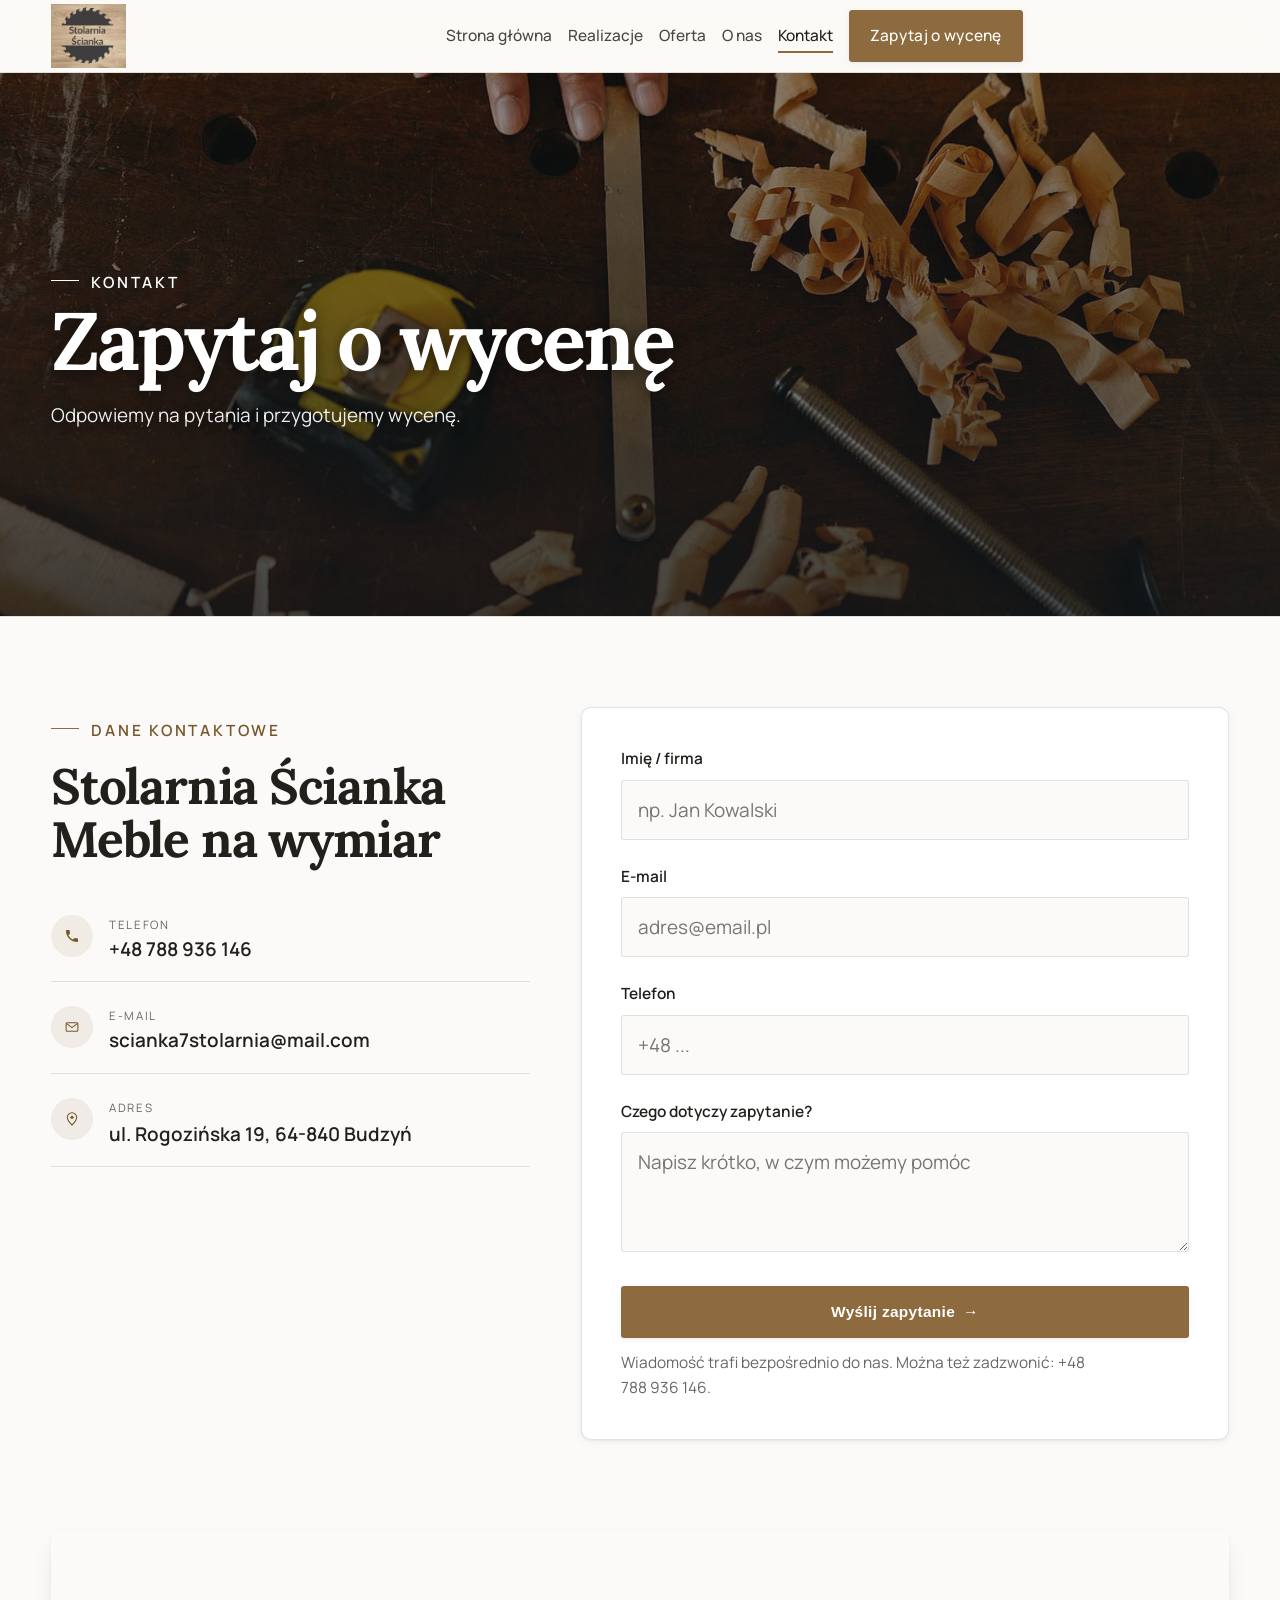
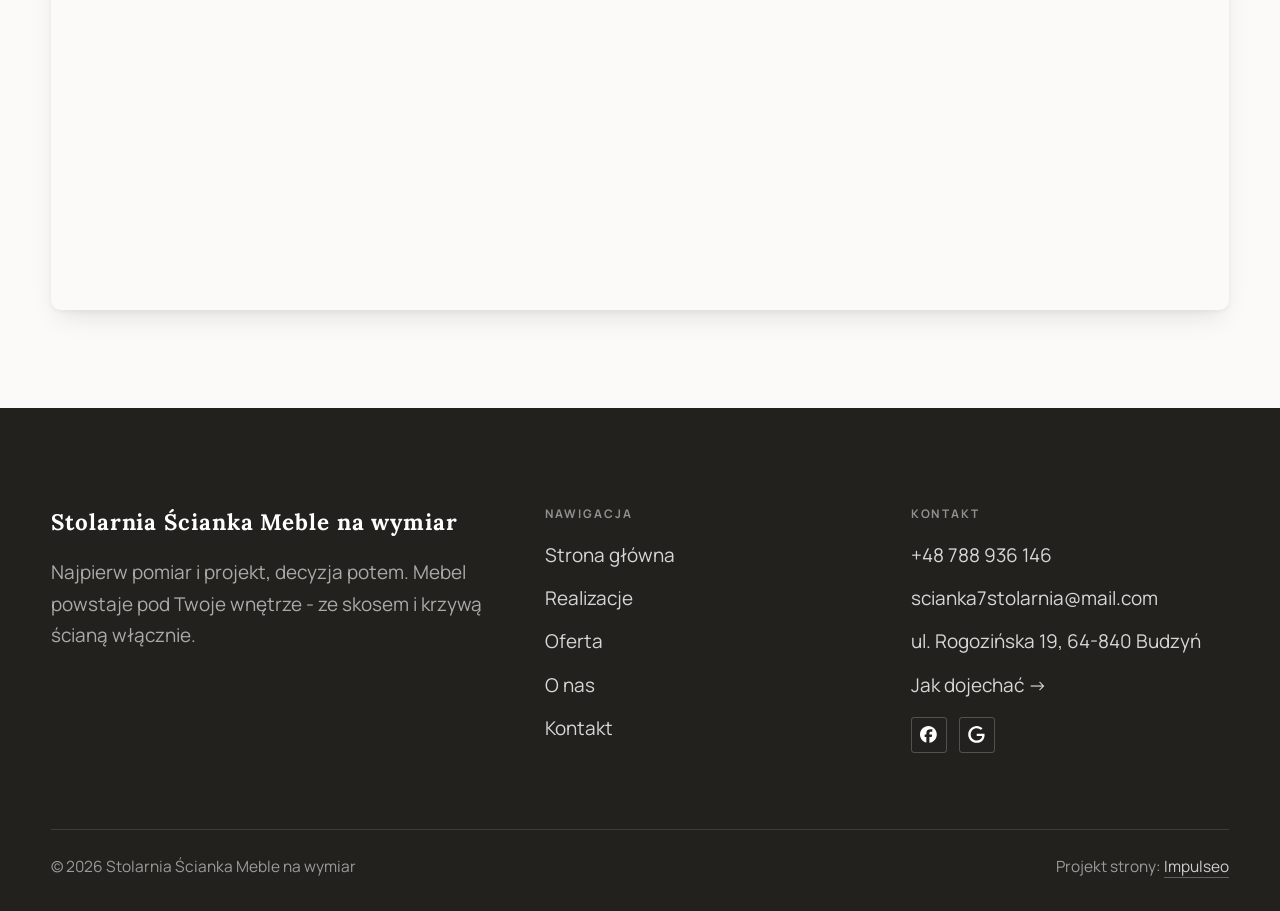
==== kontakt.html @ 3fcc88b3 "Strona demo: stolarnia-scianka-meble-na-wymiar" ====
<!DOCTYPE html>
<html lang="pl">
<head>
<meta charset="UTF-8">
<meta name="viewport" content="width=device-width, initial-scale=1.0">
<title>Kontakt - Stolarnia Ścianka Meble na wymiar</title>
<meta name="description" content="Kontakt Stolarnia Ścianka Meble na wymiar - ul. Rogozińska 19, 64-840 Budzyń">
<link rel="canonical" href="https://kris20032.github.io/stolarnia-scianka-meble-na-wymiar/kontakt.html">
<meta name="robots" content="noindex, nofollow">
<meta property="og:type" content="website">
<meta property="og:locale" content="pl_PL">
<meta property="og:site_name" content="Stolarnia Ścianka Meble na wymiar">
<meta property="og:title" content="Kontakt - Stolarnia Ścianka Meble na wymiar">
<meta property="og:description" content="Kontakt Stolarnia Ścianka Meble na wymiar - ul. Rogozińska 19, 64-840 Budzyń">
<meta property="og:url" content="https://kris20032.github.io/stolarnia-scianka-meble-na-wymiar/kontakt.html">
<meta property="og:image" content="https://kris20032.github.io/stolarnia-scianka-meble-na-wymiar/img/og.jpg">
<meta property="og:image:width" content="1200">
<meta property="og:image:height" content="630">
<meta name="twitter:card" content="summary_large_image">
<link rel="preconnect" href="https://fonts.googleapis.com">
<link rel="preconnect" href="https://fonts.gstatic.com" crossorigin>
<link href="https://fonts.googleapis.com/css2?family=Lora:wght@500;600;700&family=Manrope:wght@400;500;600&display=swap" rel="stylesheet">
<link rel="stylesheet" href="assets/styles.css?v=5f61a1cb">
</head>
<body>

<header class="nav">
  <div class="wrap nav-inner">
    <a class="brand brand-has-logo" href="index.html"><img class="brand-logo" src="img/logo.jpg" alt="Stolarnia Ścianka Meble na wymiar" width="720" height="617" decoding="async"></a>
    <nav class="nav-links">
      <a href="index.html">Strona główna</a>
      <a href="realizacje.html">Realizacje</a>
      <a href="oferta.html">Oferta</a>
      <a href="o-nas.html">O nas</a>
      <a href="kontakt.html" class="active" aria-current="page">Kontakt</a>
      <a href="kontakt.html" class="btn btn-accent">Zapytaj o wycenę</a>
    </nav>
    <button class="nav-toggle" aria-label="Menu"><span></span><span></span><span></span></button>
  </div>
</header>

<main>
<section class="pagehead">
  <img src="img/g4.jpg" alt="Stolarnia Ścianka Meble na wymiar - Zapytaj o wycenę" width="1600" height="1066" decoding="async">
  <div class="wrap">
    <span class="eyebrow">Kontakt</span>
    <h1>Zapytaj o wycenę</h1>
    <p>Odpowiemy na pytania i przygotujemy wycenę.</p>
  </div>
</section>
<section>
  <div class="wrap contact-grid">
    <div class="reveal">
      <span class="eyebrow">Dane kontaktowe</span>
      <h2 style="margin:var(--space-4) 0 var(--space-6)">Stolarnia Ścianka Meble na wymiar</h2>
      <div class="info-list">
        <div class="info-row"><div class="ic"><svg class="ico-tel" width="16" height="16" viewBox="0 0 24 24" fill="none" aria-hidden="true"><path d="M6.6 10.8a15.5 15.5 0 0 0 6.6 6.6l2.2-2.2a1 1 0 0 1 1-.24 11.4 11.4 0 0 0 3.6.58 1 1 0 0 1 1 1V20a1 1 0 0 1-1 1A17 17 0 0 1 3 4a1 1 0 0 1 1-1h3.5a1 1 0 0 1 1 1c0 1.25.2 2.46.58 3.6a1 1 0 0 1-.25 1l-2.23 2.2Z" fill="currentColor"/></svg></div><div><div class="lbl">Telefon</div><a class="val" href="tel:+48788936146">+48 788 936 146</a></div></div>
        <div class="info-row"><div class="ic"><svg class="ico-mail" width="16" height="16" viewBox="0 0 24 24" fill="none" aria-hidden="true"><rect x="3.2" y="5.5" width="17.6" height="13" rx="1.6" stroke="currentColor" stroke-width="1.6"/><path d="M4 7l8 6 8-6" stroke="currentColor" stroke-width="1.6" stroke-linecap="round" stroke-linejoin="round"/></svg></div><div><div class="lbl">E-mail</div><a class="val" href="mailto:scianka7stolarnia@mail.com">scianka7stolarnia@mail.com</a></div></div>
        <div class="info-row"><div class="ic"><svg class="ico-pin" width="16" height="16" viewBox="0 0 24 24" fill="none" aria-hidden="true"><path d="M12 21s7-6.1 7-11.5A7 7 0 0 0 5 9.5C5 14.9 12 21 12 21Z" stroke="currentColor" stroke-width="1.6" fill="none"/><circle cx="12" cy="9.5" r="2.4" fill="currentColor"/></svg></div><div><div class="lbl">Adres</div><div class="val">ul. Rogozińska 19, 64-840 Budzyń</div></div></div>
      </div>
    </div>
    <div class="reveal">
      <form class="form" action="https://formsubmit.co/scianka7stolarnia@mail.com" method="POST">
        <input type="hidden" name="_subject" value="Zapytanie ze strony Stolarnia Ścianka Meble na wymiar">
        <input type="hidden" name="_captcha" value="false">
        <input type="hidden" name="_template" value="table">
        <div class="fld"><label for="name">Imię / firma</label><input id="name" name="name" type="text" placeholder="np. Jan Kowalski" required></div>
        <div class="fld"><label for="email">E-mail</label><input id="email" name="email" type="email" placeholder="adres@email.pl" required></div>
        <div class="fld"><label for="phone">Telefon</label><input id="phone" name="phone" type="tel" placeholder="+48 ..."></div>
        <div class="fld"><label for="msg">Czego dotyczy zapytanie?</label><textarea id="msg" name="message" placeholder="Napisz krótko, w czym możemy pomóc" required></textarea></div>
        <button type="submit" class="btn btn-accent" style="width:100%;justify-content:center">Wyślij zapytanie <span class="arr">→</span></button>
        <p class="note">Wiadomość trafi bezpośrednio do nas. Można też zadzwonić: +48 788 936 146.</p>
      </form>
    </div>
  </div>
</section>
<section style="padding-top:0">
  <div class="wrap reveal">
    <iframe class="map" title="Stolarnia Ścianka Meble na wymiar - Budzyń" src="https://maps.google.com/maps?q=52.8878018%2C16.9869668&z=15&output=embed" loading="lazy" referrerpolicy="no-referrer-when-downgrade"></iframe>
  </div>
</section>
</main>

<footer>
  <div class="wrap">
    <div class="foot-grid">
      <div class="foot-brand">
        <div class="name">Stolarnia Ścianka Meble na wymiar</div>
        <p>Najpierw pomiar i projekt, decyzja potem. Mebel powstaje pod Twoje wnętrze - ze skosem i krzywą ścianą włącznie.</p>
      </div>
      <div class="foot-col">
        <h4>Nawigacja</h4>
        <a href="index.html">Strona główna</a>
        <a href="realizacje.html">Realizacje</a>
        <a href="oferta.html">Oferta</a>
        <a href="o-nas.html">O nas</a>
        <a href="kontakt.html">Kontakt</a>
      </div>
      <div class="foot-col">
        <h4>Kontakt</h4>
        <a href="tel:+48788936146">+48 788 936 146</a>
        <a href="mailto:scianka7stolarnia@mail.com">scianka7stolarnia@mail.com</a>
        <p>ul. Rogozińska 19, 64-840 Budzyń</p>
        <a href="https://www.google.com/maps/place/Stolarnia+%C5%9Acianka+Meble+na+wymiar/@52.8878018,16.9869668,17z" target="_blank" rel="noopener">Jak dojechać →</a>
      <div class="foot-soc">
        <a class="soc" href="https://www.facebook.com/stolarniascianka/" target="_blank" rel="noopener" aria-label="Facebook - Stolarnia Ścianka Meble na wymiar"><svg viewBox="0 0 24 24" aria-hidden="true" focusable="false"><path d="M9.101 23.691v-7.98H6.627v-3.667h2.474v-1.58c0-4.085 1.848-5.978 5.858-5.978.401 0 .955.042 1.468.103a8.68 8.68 0 0 1 1.141.195v3.325a8.623 8.623 0 0 0-.653-.036 26.805 26.805 0 0 0-.733-.009c-.707 0-1.259.096-1.675.309a1.686 1.686 0 0 0-.679.622c-.258.42-.374.995-.374 1.752v1.297h3.919l-.386 2.103-.287 1.564h-3.246v8.245C19.396 23.238 24 18.179 24 12.044c0-6.627-5.373-12-12-12s-12 5.373-12 12c0 5.628 3.874 10.35 9.101 11.647Z" fill="currentColor"/></svg></a>
        <a class="soc" href="https://www.google.com/maps/place/Stolarnia+%C5%9Acianka+Meble+na+wymiar/@52.8878018,16.9869668,17z" target="_blank" rel="noopener" aria-label="Google - Stolarnia Ścianka Meble na wymiar"><svg viewBox="0 0 24 24" aria-hidden="true" focusable="false"><path d="M12.48 10.92v3.28h7.84c-.24 1.84-.853 3.187-1.787 4.133-1.147 1.147-2.933 2.4-6.053 2.4-4.827 0-8.6-3.893-8.6-8.72s3.773-8.72 8.6-8.72c2.6 0 4.507 1.027 5.907 2.347l2.307-2.307C18.747 1.44 16.133 0 12.48 0 5.867 0 .307 5.387.307 12s5.56 12 12.173 12c3.573 0 6.267-1.173 8.373-3.36 2.16-2.16 2.84-5.213 2.84-7.667 0-.76-.053-1.467-.173-2.053H12.48z" fill="currentColor"/></svg></a>
      </div>
      </div>
    </div>
    <div class="foot-bot">
      <span>© 2026 Stolarnia Ścianka Meble na wymiar</span>
      <span>Projekt strony: <a class="foot-credit" href="https://impulseo.pl" target="_blank" rel="noopener">Impulseo</a></span>
    </div>
  </div>
</footer>
<div class="sticky-reserve"><a class="sr-book" href="kontakt.html">Zapytaj o wycenę</a><a class="sr-call" href="tel:+48788936146" aria-label="Zadzwoń"><svg class="ico-tel" width="16" height="16" viewBox="0 0 24 24" fill="none" aria-hidden="true"><path d="M6.6 10.8a15.5 15.5 0 0 0 6.6 6.6l2.2-2.2a1 1 0 0 1 1-.24 11.4 11.4 0 0 0 3.6.58 1 1 0 0 1 1 1V20a1 1 0 0 1-1 1A17 17 0 0 1 3 4a1 1 0 0 1 1-1h3.5a1 1 0 0 1 1 1c0 1.25.2 2.46.58 3.6a1 1 0 0 1-.25 1l-2.23 2.2Z" fill="currentColor"/></svg></a></div>
<div class="demo-wazne" data-do="2026-11-03" data-cykl="3" hidden><svg class="dw-ico" width="13" height="13" viewBox="0 0 24 24" fill="none" aria-hidden="true"><circle cx="12" cy="12" r="8.6" stroke="currentColor" stroke-width="1.8"/><path d="M12 7.2V12l3.3 2" stroke="currentColor" stroke-width="1.8" stroke-linecap="round"/></svg><span class="dw-txt"></span></div>

<script src="assets/main.js"></script>
</body>
</html>
---- assets/styles.css ----
/* ============================================================
   STOLBASZ — premium, architektoniczny B2B fit-out
   Jasna paleta, zero brązu. System wg premium-web-craft.
   Projekt strony: Impulseo (impulseo.pl)
   ============================================================ */

:root{
  /* PALETA — jasna, architektoniczna, chłodna */
  --paper:#F3F1EC;          /* główne tło */
  --paper-2:#E6E3DB;        /* sekcje alternatywne (chłodny jasny szary) */
  --paper-3:#E6E3DB;        /* delikatne wypełnienia */
  --ink:#23211E;            /* tekst główny — chłodny grafit */
  --ink-soft:#43403A;       /* nagłówki drugorzędne */
  --muted:#87837A;          /* tekst poboczny */
  --line:rgba(35,33,30,.12);/* hairline */
  --accent:#8A6B3C;         /* stonowany petrol-slate — jedyny akcent */
  --accent-d:#6E5430;
  --accent-soft:rgba(138,107,60,.10);
  --dark:#23211E;           /* sekcje ciemne (stopka/CTA) */

  /* HOVER ZDJĘĆ — JEDEN standard dla całego silnika (decyzja K. 04.08.2026, artefakt z wariantami).
     AKTUALNE (K.+Szymon 09.08.2026, wybór z artefaktu 6 wariantów): zoom 1.05 przy 1.4s -
     przy tak długim czasie mocniejszy kadr NIE skacze, tylko „oddycha". Poprzedni standard
     (1.02 / .55s z 04.08) odbierany jako dynamiczny i szybki.
     Spoczynek lekko przygaszony, ale TYLKO tam, gdzie jest mysz (@media hover:hover) —
     na telefonie zdjęcia zostają w pełnej jasności. */
  --img-zoom:1.05;                   /* K.+Szymon 09.08: wariant F z artefaktu porównawczego */
  --img-rest:brightness(.95) saturate(.99);
  --img-hot:brightness(1.06) saturate(1.05);
  --img-dur:1.4s;                    /* K.+Szymon 09.08 (wariant F): powoli = elegancko */
  --img-ease:cubic-bezier(.16,.84,.44,1);  /* miękki ogon, efekt „oddychania" */

  /* ODSTĘPY — skala 4/8 */
  --space-1:4px; --space-2:8px; --space-3:12px; --space-4:16px; --space-5:24px;
  --space-6:32px; --space-7:48px; --space-8:64px; --space-9:96px; --space-10:128px;

  /* TYPOGRAFIA — fluid clamp() (skala podbita 16.07.2026: większe, czytelniejsze litery — uwaga Adama) */
  --text-sm:clamp(.9rem,.87rem + .12vw,1rem);
  --text-base:clamp(1.08rem,1.04rem + .18vw,1.2rem);
  --text-lg:clamp(1.24rem,1.15rem + .34vw,1.44rem);
  --text-h3:clamp(1.34rem,1.22rem + .55vw,1.66rem);
  --text-h2:clamp(2.1rem,1.66rem + 2.1vw,3.1rem);
  --text-h1:clamp(2.9rem,2.1rem + 4vw,5.1rem);

  /* PROMIENIE — architektoniczne, raczej ostre */
  --r-sm:3px; --r-md:6px; --r-lg:10px;

  /* RUCH */
  --ease:cubic-bezier(.25,.46,.45,.94); --dur:.24s;

  /* CIENIE — miękkie, warstwowe */
  --sh-sm:0 1px 2px rgba(16,24,32,.04), 0 2px 8px rgba(16,24,32,.05);
  --sh-md:0 2px 6px rgba(16,24,32,.05), 0 12px 28px -8px rgba(16,24,32,.12);
  --sh-lg:0 6px 14px rgba(16,24,32,.07), 0 26px 56px -18px rgba(16,24,32,.22);

  --hairline:1px solid var(--line);

  --font-display:'Lora',serif;
  --font-body:'Manrope',sans-serif;
}

*{box-sizing:border-box;margin:0;padding:0}
html{scroll-behavior:smooth}
body{
  font-family:var(--font-body);
  font-size:var(--text-base);
  line-height:1.65;
  color:var(--ink);
  background:var(--paper);
  -webkit-font-smoothing:antialiased;
  text-rendering:optimizeLegibility;
}
img{max-width:100%;height:auto;display:block}  /* height:auto = width/height z atrybutów trzyma proporcje (TOP#12) */
a{color:inherit;text-decoration:none}

.wrap{width:min(92%,1180px);margin-inline:auto}
section{padding-block:clamp(52px,6.5vw,96px)}

h1,h2,h3{font-family:var(--font-display);font-weight:700;line-height:1.08;letter-spacing:-.02em;color:var(--ink)}
h1{font-size:var(--text-h1);letter-spacing:-.035em}
h2{font-size:var(--text-h2);letter-spacing:-.025em}
h3{font-size:var(--text-h3)}
/* MIARA — długość wiersza. WCAG 2.2 SC 1.4.8: max 80 znaków; Butterick: 45–90.
   68ch daje realnie 72–78 znaków polskiego tekstu, czyli z zapasem pod granicą.
   Wcześniej limit miał TYLKO <p> — <li>, <blockquote> i <dd> nie miały żadnego,
   i to jedyny powód, dla którego 23 bloki na dwóch oddanych stronach jadą po
   83–106 znaków w wierszu (pomiar 07.08.2026, bramka `miara`).
   ⚠️ Listy i definicje ograniczamy TYLKO bez klasy: `ul`/`ol` z klasą to u nas
   układ (siatki kafli, menu), a nie tekst ciągły — tam miarę wyznacza układ. */
/* 60ch, nie 68ch (K. 10.08): po zmianie fontów na węższe kroje (DM Sans i spółka)
   w 68ch mieściło się ~90 znaków - bramka pikselowa słusznie zgłaszała przekroczenie
   granicy 80. Pomiar na żywej przeglądarce: 60ch = 90 znaków, 53ch = ~78 znaków, czyli normę WCAG 1.4.8. */
:root{ --miara:53ch }
p{max-width:min(100%,var(--miara))}
blockquote,
ul:not([class])>li, ol:not([class])>li,
dl:not([class])>dd{max-width:min(100%,var(--miara))}

/* ⚠️ Świadomie BEZ wyjątku `.tile p,.card p,.svc p{max-width:none}`, choć nasuwa się sam:
   te akapity BYŁY już ograniczone (stare `p{max-width:65ch}`), więc „wyjątek" nie odblokowałby
   niczego nowego — tylko ROZLUŹNIŁ stan sprzed zmiany na wszystkich demach naraz.
   `figcaption` żadna z reguł wyżej nie dotyczy, więc też nie potrzebuje zwolnienia. */

/* ŁAMANIE. `balance` wyrównuje długości wierszy w nagłówku, `pretty` pilnuje ostatniego
   wiersza akapitu, żeby nie został w nim jeden wyraz. Obsługiwane od Chrome 117 /
   Safari 17.5; starsze przeglądarki po prostu ignorują tę własność.
   `text-wrap:pretty` nie występowało dotąd ANI RAZ w silniku ani w repo klientów. */
h1,h2,h3,.lead,.lede{text-wrap:balance}
p,li,blockquote,dd{text-wrap:pretty}

.eyebrow{
  font-family:var(--font-body);
  font-size:var(--text-sm);
  font-weight:600;
  letter-spacing:.18em;
  text-transform:uppercase;
  color:var(--accent);
  display:inline-flex;align-items:center;gap:var(--space-3);
}
/* flex:none + margin-top = kreska trzyma się PIERWSZEJ linii. Wcześniej align-items:center
   centrowało ją względem całego bloku i przy zawinięciu (długi kicker typu
   „…WNĘTRZ · LESZNO · OD 2019") druga linia lądowała z brzydkim wcięciem. */
.eyebrow{align-items:flex-start}
.eyebrow>*,.eyebrow{text-wrap:balance}   /* dlugi kicker lamal sie na sierote typu samo „2019" w drugiej linii */
.eyebrow::before{content:"";width:28px;height:1px;background:var(--accent);display:inline-block;flex:none;margin-top:.62em}

.muted{color:var(--muted)}
.lead{font-size:var(--text-lg);line-height:1.55;color:var(--ink-soft);max-width:50ch}

/* ---------- BUTTONS ---------- */
.btn{
  display:inline-flex;align-items:center;gap:var(--space-2);
  font-weight:600;font-size:var(--text-sm);letter-spacing:.02em;
  padding:var(--space-4) var(--space-6);
  border-radius:var(--r-sm);
  transition:transform var(--dur) var(--ease),box-shadow var(--dur) var(--ease),background var(--dur) var(--ease);
  cursor:pointer;border:1px solid transparent;
}
.btn-accent{background:var(--accent);color:#fff;box-shadow:var(--sh-sm)}
.btn-accent:hover{background:var(--accent-d);transform:translateY(-2px);box-shadow:var(--sh-md)}
.btn-accent:active{transform:translateY(0);box-shadow:var(--sh-sm)}
.btn-ghost{background:transparent;color:var(--ink);border-color:var(--line)}
.btn-ghost:hover{border-color:var(--accent);color:var(--accent);transform:translateY(-2px)}
.btn-light{background:#fff;color:var(--ink);box-shadow:var(--sh-sm)}
.btn-light:hover{transform:translateY(-2px);box-shadow:var(--sh-md)}
.btn .arr{transition:transform var(--dur) var(--ease)}
.btn:hover .arr{transform:translateX(4px)}

/* ---------- NAV ---------- */
.nav{
  position:sticky;top:0;z-index:50;
  background:color-mix(in srgb,var(--paper) 88%,transparent);
  backdrop-filter:saturate(140%) blur(10px);
  border-bottom:var(--hairline);
}
.nav-inner{display:flex;align-items:center;justify-content:space-between;gap:var(--space-5);height:72px}
/* ANTY-NACHODZENIE (K. 05.08.2026): długa nazwa firmy + przycisk z pełnym numerem nie mieściły się w pasku
   i flex ściskał linki PONIŻEJ ich treści - "Kontakt" wchodził na ramkę "Zadzwoń +48 ...". Teraz ustępuje
   nazwa marki (skrót wielokropkiem), a menu i przycisk nigdy się nie kurczą ani nie zachodzą na siebie. */
.brand{display:flex;flex-direction:column;line-height:1;min-width:0;flex:0 1 auto}
.brand .name{font-family:var(--font-display);font-weight:800;font-size:1.35rem;letter-spacing:.04em;white-space:nowrap;overflow:hidden;text-overflow:ellipsis}
.brand .sub{font-size:.62rem;letter-spacing:.34em;text-transform:uppercase;color:var(--muted);margin-top:5px;white-space:nowrap;overflow:hidden;text-overflow:ellipsis}
.nav-links{display:flex;align-items:center;gap:var(--space-6);flex:0 0 auto}
.nav-links a{font-size:var(--text-sm);font-weight:500;color:var(--ink-soft);position:relative;padding-block:4px;white-space:nowrap;transition:color var(--dur) var(--ease)}
.nav-links a::after{content:"";position:absolute;left:0;bottom:0;width:0;height:1.5px;background:var(--accent);transition:width var(--dur) var(--ease)}
.nav-links a:hover,.nav-links a.active{color:var(--ink)}
.nav-links a:hover::after,.nav-links a.active::after{width:100%}
.nav-links .btn{padding:var(--space-2) var(--space-5)}
/* przyciski w nav: właściwy kolor (przebij .nav-links a) + bez podkreślenia */
.nav-links a.btn-accent{color:#fff}
.nav-links a.btn-ghost,.nav-links a.btn-light{color:var(--ink)}
/* CTA w pasku: NIE podkreślenie spod linków menu, ale ten sam przelatujący błysk,
   co na wszystkich innych przyciskach (zgłoszenie K. 13.08.2026 - „na hero jest efekt
   światła przechodzącego przez przycisk, na navbarze go nie ma, a mają być identyczne").
   Reguła `.nav-links a::after` jest silniejsza od `.btn::after`, więc trzeba jej
   geometrię wyzerować i wpisać połysk z nazwy - samo `display:none` gasiło efekt. */
.nav-links a.btn::after{
  display:block;content:"";position:absolute;inset:0;z-index:-1;pointer-events:none;
  width:auto;height:auto;border-radius:inherit;   /* kasuje geometrię podkreślenia (width:0;height:1.5px) */
  background:linear-gradient(100deg,transparent 32%,rgba(255,255,255,.20) 50%,transparent 68%);
  translate:-120% 0}
@media (prefers-reduced-motion:no-preference){
  .nav-links a.btn:hover::after{translate:120% 0;transition:translate .75s var(--mt-ease,cubic-bezier(.16,.84,.44,1))}
}
.nav-toggle{display:none;background:none;border:none;cursor:pointer;flex-direction:column;gap:5px;padding:8px}
.nav-toggle span{width:24px;height:2px;background:var(--ink);transition:var(--dur)}
/* Ciasny zakres MIĘDZY menu mobilnym a pełnym pulpitem: zbijamy odstępy i nazwę marki,
   żeby wszystko zmieściło się naturalnie, zanim w ogóle dojdzie do skracania wielokropkiem. */
@media(max-width:1280px) and (min-width:921px){
  .nav-links{gap:var(--space-4)}
  .nav-links .btn{padding:var(--space-2) var(--space-4)}
  .brand .name{font-size:1.15rem}
}

/* ---------- HERO (split) ---------- */
.hero{position:relative;overflow:hidden;border-bottom:var(--hairline)}
.hero-grid{display:grid;grid-template-columns:1.05fr .95fr;gap:clamp(24px,4vw,60px);align-items:center;
  padding-block:clamp(36px,4.5vw,64px)}
.hero-copy .eyebrow{margin-bottom:var(--space-5)}
.hero-copy h1{margin-bottom:var(--space-5)}
.hero-copy .lead{margin-bottom:var(--space-7)}
.hero-actions{display:flex;flex-wrap:wrap;gap:var(--space-4)}
.hero-art{position:relative;aspect-ratio:4/3;border-radius:var(--r-lg);overflow:hidden;box-shadow:var(--sh-lg)}
.hero-art img{width:100%;height:100%;object-fit:cover}
.hero-art::after{content:"";position:absolute;inset:0;background:linear-gradient(180deg,transparent 55%,rgba(18,24,28,.28))}
.hero-badge{position:absolute;left:var(--space-5);bottom:var(--space-5);z-index:2;
  background:rgba(252,252,251,.94);backdrop-filter:blur(4px);
  border-radius:var(--r-md);padding:var(--space-4) var(--space-5);box-shadow:var(--sh-md);max-width:78%}
.hero-badge strong{display:block;font-family:var(--font-display);font-size:1rem;letter-spacing:-.01em}
.hero-badge span{font-size:var(--text-sm);color:var(--muted)}

/* ---------- HERO duży / kinowy (strona główna) ---------- */
.hero-cine{position:relative;min-height:clamp(560px,82vh,840px);min-height:clamp(560px,82svh,840px);display:flex;align-items:center;overflow:hidden;border-bottom:var(--hairline)}
.hero-cine>img{position:absolute;inset:0;width:100%;height:100%;object-fit:cover;z-index:0}
.hero-cine::after{content:"";position:absolute;inset:0;z-index:1;
  background:linear-gradient(95deg,rgba(13,18,23,.86) 0%,rgba(13,18,23,.64) 32%,rgba(13,18,23,.24) 62%,rgba(13,18,23,.04) 100%)}
.hero-cine .wrap{position:relative;z-index:2;padding-block:var(--space-8)}
.hero-cine .hero-copy{max-width:660px}
.hero-cine .eyebrow{color:#fff;margin-bottom:var(--space-5)}
.hero-cine .eyebrow::before{background:#fff}
.hero-cine h1{color:#fff;margin-bottom:var(--space-5);font-size:clamp(2.9rem,2rem + 4.4vw,5.2rem);text-wrap:balance}
.hero-cine .lead{color:rgba(255,255,255,.92);max-width:48ch;margin-bottom:var(--space-7)}
.hero-cine .hero-actions{display:flex;flex-wrap:wrap;gap:var(--space-4)}
/* NISKIE OKNO (laptop z dokiem i paskami przeglądarki ma ~700-780 px wysokości widoku):
   H1 do 5.2rem + długi lead nie mieściły się i przyciski wypadały POD krawędź ekranu -
   klient widział stronę bez ani jednego CTA. Skalujemy w dół, zamiast przycinać treść. */
@media(min-width:821px) and (max-height:820px){
  .hero-cine{min-height:clamp(520px,94svh,780px)}
  .hero-cine .wrap{padding-block:var(--space-6)}
  .hero-cine h1{font-size:clamp(2.2rem,1.5rem + 2.6vw,3.6rem);margin-bottom:var(--space-4)}
  .hero-cine .eyebrow{margin-bottom:var(--space-4)}
  .hero-cine .lead{margin-bottom:var(--space-5);max-width:44ch}
}
@media(max-width:680px){
  .hero-cine{min-height:clamp(520px,76vh,640px);min-height:clamp(520px,76svh,640px);align-items:flex-end}
  .hero-cine::after{background:linear-gradient(0deg,rgba(13,18,23,.9) 6%,rgba(13,18,23,.45) 55%,rgba(13,18,23,.25) 100%)}
  .hero-cine .wrap{padding-bottom:var(--space-9)}
  /* TELEFON (~90% oglądających): lead potrafił zająć 8 linii i zepchnąć CTA poza pierwszy ekran.
     Zwężamy interlinię i skalę - treści nie ucinamy, bo to ona sprzedaje. */
  .hero-cine .lead{font-size:.98rem;line-height:1.5;margin-bottom:var(--space-5)}
  .hero-cine .eyebrow{font-size:.72rem;letter-spacing:.13em;margin-bottom:var(--space-4)}
  .hero-cine .eyebrow::before{width:20px}
  .hero-cine h1{margin-bottom:var(--space-4)}
}

/* full-bleed hero variant (podstrony) */
.pagehead{position:relative;min-height:46vh;min-height:46svh;display:flex;align-items:flex-end;overflow:hidden;border-bottom:var(--hairline)}
.pagehead img{position:absolute;inset:0;width:100%;height:100%;object-fit:cover}
/* 10.08.2026 (decyzja K.): mocniejsze przyciemnienie + cień pod tekstem. Bramka mierzyła na
   nagłówkach podstron 3,38-3,43:1 przy wymaganych 4,5 — jasne zdjęcie (hala, śnieg, niebo)
   podchodziło pod biały tekst. Zdjęcia klientów są różne, więc kontrast musi dawać WARSTWA,
   a nie szczęśliwy dobór kadru. */
.pagehead::after{content:"";position:absolute;inset:0;background:linear-gradient(180deg,rgba(18,24,28,.40),rgba(18,24,28,.76))}
.pagehead .wrap{position:relative;z-index:2;padding-block:var(--space-9);color:#fff}
.pagehead h1{color:#fff;max-width:18ch;text-shadow:0 2px 16px rgba(0,0,0,.55)}
.pagehead .eyebrow{color:#fff}
.pagehead .eyebrow::before{background:#fff}
.pagehead p{color:rgba(255,255,255,.92);margin-top:var(--space-4);max-width:54ch;text-shadow:0 1px 12px rgba(0,0,0,.5)}

/* ---------- STRIP (pasek skrótów / liczby) ---------- */
.strip{background:var(--dark);color:#fff}
/* PASEK HASEŁ — standard 04.08.2026 (decyzja K.): 5 haseł w JEDNYM rzędzie, tekst WYŚRODKOWANY,
   węższe marginesy boczne niż reszta strony (pasek ma iść szerzej), równe wysokości kolumn. */
.strip .wrap{width:min(96%,1440px);display:grid;grid-template-columns:repeat(5,1fr);
  gap:var(--space-5);padding-block:var(--space-7);align-items:stretch}
.strip .item .k{font-family:var(--font-display);font-size:clamp(1.05rem,.82rem + .85vw,1.55rem);
  font-weight:800;letter-spacing:-.02em;color:#fff;line-height:1.18;text-wrap:balance}
.strip .item .v{font-size:var(--text-sm);color:rgba(255,255,255,.66);margin-top:var(--space-2);line-height:1.4}
.strip .item{border-left:2px solid var(--accent);padding-inline:var(--space-4);
  text-align:center;display:flex;flex-direction:column;justify-content:center}
/* liczba kolumn = liczba haseł, żeby ostatnie nie zostawało samo w drugim rzędzie.
   Klasę n-N nadaje multipage.py; domyślnie (bez klasy) pasek jest 5-kolumnowy. */
.strip.n-2 .wrap{grid-template-columns:repeat(2,1fr)}
.strip.n-3 .wrap{grid-template-columns:repeat(3,1fr)}
.strip.n-4 .wrap{grid-template-columns:repeat(4,1fr);gap:var(--space-6)}
.strip.n-4 .item .k{font-size:clamp(1.3rem,1rem + 1.1vw,2rem)}
.strip.n-6 .wrap{grid-template-columns:repeat(6,1fr);gap:var(--space-4)}
.strip.n-6 .item .k{font-size:clamp(.98rem,.8rem + .7vw,1.35rem)}
/* równe łamanie: zamiast "długa linia + jedno słowo" obie linie zbliżonej długości */
.strip .item .k{text-wrap:balance}

/* ---------- SECTION HEAD ---------- */
.head{max-width:48rem;margin-bottom:var(--space-8)}
.head.center{margin-inline:auto;text-align:center}
.head .eyebrow{margin-bottom:var(--space-4)}
.head h2{margin-bottom:var(--space-4)}
.head p{color:var(--muted);font-size:var(--text-lg);line-height:1.55}
.head.center p{margin-inline:auto}

/* ---------- INTRO SPLIT ---------- */
.split{display:grid;grid-template-columns:.92fr 1.08fr;gap:clamp(28px,5vw,80px);align-items:center}
.split.rev{grid-template-columns:1.08fr .92fr}
.split.rev .split-art{order:-1}
.split-art{position:relative;aspect-ratio:5/4;border-radius:var(--r-lg);overflow:hidden;box-shadow:var(--sh-lg)}
.split-art img{width:100%;height:100%;object-fit:cover}
.split-copy h2{margin-bottom:var(--space-5)}
.split-copy p+p{margin-top:var(--space-4)}
.split-copy .btn{margin-top:var(--space-6)}

/* ---------- SERVICES (zakres) ---------- */
.svc-grid{display:grid;grid-template-columns:repeat(auto-fit,minmax(280px,1fr));gap:var(--space-5)}
.svc{background:#fff;border:var(--hairline);border-radius:var(--r-md);padding:var(--space-7) var(--space-6);
  transition:transform var(--dur) var(--ease),box-shadow var(--dur) var(--ease),border-color var(--dur) var(--ease);
  position:relative;overflow:hidden}
.svc::before{content:"";position:absolute;left:0;top:0;width:3px;height:0;background:var(--accent);transition:height var(--dur) var(--ease)}
.svc:hover{transform:translateY(-4px);box-shadow:var(--sh-md);border-color:transparent}
.svc:hover::before{height:100%}
.svc .ic{font-family:var(--font-display);font-size:.8rem;font-weight:700;letter-spacing:.12em;color:var(--accent);margin-bottom:var(--space-4)}
.svc h3{margin-bottom:var(--space-3);font-size:1.22rem}
.svc p{color:var(--muted);font-size:var(--text-base);line-height:1.6}

/* big detailed service rows */
.svc-row{display:grid;grid-template-columns:.8fr 1.2fr;gap:clamp(20px,4vw,60px);align-items:center;padding-block:var(--space-8)}
.svc-row+.svc-row{border-top:var(--hairline)}
.svc-row.rev{grid-template-columns:1.2fr .8fr}
/* Naprzemienny układ wierszy oferty: co drugi wiersz ma zdjęcie po PRAWEJ.
   Było `order:-1` — martwy kod, bo zdjęcie i tak jest pierwszym dzieckiem w HTML,
   więc wszystkie wiersze wyglądały identycznie (zdjęcie zawsze z lewej), a `rev`
   zmieniało tylko szerokość kolumn. Znalezione 29.07.2026 przy różnicowaniu kierunków
   animacji (pomiar pozycji: art.mid 390/502 przy row.mid 756 — zawsze lewa strona). */
.svc-row.rev .svc-row-art{order:2}
.svc-row-art{aspect-ratio:4/3;border-radius:var(--r-md);overflow:hidden;box-shadow:var(--sh-md)}
.svc-row-art img{width:100%;height:100%;object-fit:cover}
.svc-row h3{font-size:1.5rem;margin-bottom:var(--space-4)}
.svc-row .num{font-family:var(--font-display);font-size:.85rem;font-weight:700;letter-spacing:.14em;color:var(--accent);display:block;margin-bottom:var(--space-3)}
.svc-row ul{list-style:none;margin-top:var(--space-4);display:flex;flex-direction:column;gap:var(--space-2)}
.svc-row li{position:relative;padding-left:var(--space-5);color:var(--muted);font-size:var(--text-base)}
.svc-row li::before{content:"";position:absolute;left:0;top:.62em;width:8px;height:1px;background:var(--accent)}

/* ---------- GALLERY (realizacje) ---------- */
.gallery{display:grid;grid-template-columns:repeat(12,1fr);gap:var(--space-4);grid-auto-rows:200px}
/* GALERIA MASONRY — pionowe zdjęcia (portrety beauty/wellness) bez przycinania: kolumny, height auto */
.gallery-masonry{column-count:3;column-gap:var(--space-4)}
@media(max-width:900px){.gallery-masonry{column-count:2}}
@media(max-width:560px){.gallery-masonry{column-count:1}}
.gallery-masonry .m-tile{break-inside:avoid;margin:0 0 var(--space-4);padding:0;position:relative;overflow:hidden;border-radius:var(--r-md);border:1px solid var(--line)}
.gallery-masonry .m-tile img{width:100%;height:auto;display:block}
.gallery-masonry .m-tile .cap{position:absolute;left:0;right:0;bottom:0;padding:var(--space-4);color:#fff;background:linear-gradient(0deg,rgba(0,0,0,.55),transparent);font-size:var(--text-sm)}
.gallery-masonry .m-tile .cap small{display:block;font-weight:400;opacity:.78;letter-spacing:.04em;text-transform:uppercase;font-size:.66rem;margin-top:3px}
.tile{position:relative;overflow:hidden;border-radius:var(--r-md);box-shadow:var(--sh-sm);
  transition:transform var(--dur) var(--ease),box-shadow var(--dur) var(--ease)}
.tile img{width:100%;height:100%;object-fit:cover;
  transition:transform var(--img-dur) var(--img-ease),filter var(--img-dur) var(--img-ease)}
.tile:hover{box-shadow:var(--sh-md)}
.tile .cap{position:absolute;left:0;right:0;bottom:0;padding:var(--space-5) var(--space-4) var(--space-4);
  /* mocniejszy spad + cien pod tekstem: na JASNYCH zdjeciach klienta (biale fronty, sciany)
     slaby gradient dawal kontrast ~1.5:1 zamiast wymaganych 3.6:1 (bramka wygladu, 10.08.2026) */
  background:linear-gradient(transparent 10%,rgba(18,24,28,.55) 40%,rgba(18,24,28,.88) 68%,rgba(18,24,28,.99));color:#fff;
  text-shadow:0 1px 2px rgba(0,0,0,.85),0 2px 10px rgba(0,0,0,.55);
  font-size:var(--text-sm);font-weight:600;letter-spacing:.01em;
  opacity:0;transform:translateY(8px);transition:var(--dur) var(--ease)}
.tile:hover .cap{opacity:1;transform:translateY(0)}
.tile .cap small{display:block;font-weight:400;opacity:.78;letter-spacing:.04em;text-transform:uppercase;font-size:.66rem;margin-top:3px}
/* bento spans */
.t-wide{grid-column:span 6}
.t-tall{grid-column:span 6;grid-row:span 2}
.t-std{grid-column:span 6}
.t-third{grid-column:span 4}
.t-two3{grid-column:span 8}

/* ---------- TRUST / WIARYGODNOŚĆ ---------- */
.trust{background:var(--paper-2)}
.trust-grid{display:grid;grid-template-columns:repeat(auto-fit,minmax(240px,1fr));gap:var(--space-5);margin-top:var(--space-7)}
.trust-card{background:#fff;border-radius:var(--r-md);padding:var(--space-7) var(--space-6);box-shadow:var(--sh-sm);border-top:3px solid var(--accent)}
.trust-card .big{font-family:var(--font-display);font-size:clamp(1.8rem,1.3rem + 1.6vw,2.6rem);font-weight:800;letter-spacing:-.02em;color:var(--ink);line-height:1}
.trust-card h3{font-size:1.12rem;margin:var(--space-3) 0 var(--space-2)}
.trust-card p{color:var(--muted);font-size:var(--text-base);line-height:1.55}

/* ---------- CTA band ---------- */
.cta{background:var(--dark);color:#fff;position:relative;overflow:hidden}
/* telefon w CTA: na ciemnym tle biały (domyślnie), rodziny z JASNYM tłem CTA
   nadpisują to u siebie - wcześniej kolor siedział w stylu inline i wygrywał z rodziną. */
.cta .btn-ghost-cta{color:#fff;border-color:rgba(255,255,255,.3)}
.cta .wrap{display:grid;grid-template-columns:1.4fr .6fr;gap:var(--space-7);align-items:center;position:relative;z-index:2}
.cta h2{color:#fff;max-width:20ch}
.cta p{color:rgba(255,255,255,.74);margin-top:var(--space-4)}
.cta-actions{display:flex;flex-direction:column;gap:var(--space-3);align-items:flex-start}
.cta::before{content:"";position:absolute;right:-80px;top:-80px;width:360px;height:360px;border-radius:50%;
  background:radial-gradient(circle,var(--accent-soft),transparent 70%)}

/* ---------- CONTACT ---------- */
.contact-grid{display:grid;grid-template-columns:.85fr 1.15fr;gap:clamp(28px,4vw,56px);align-items:start}
.info-list{display:flex;flex-direction:column;gap:var(--space-2)}
.info-row{display:flex;gap:var(--space-4);align-items:flex-start;padding-block:var(--space-4);border-bottom:var(--hairline)}
.info-row .ic{flex:none;width:42px;height:42px;display:grid;place-items:center;border-radius:50%;
  background:var(--accent-soft);color:var(--accent);font-size:1.05rem}
.info-row .lbl{font-size:.72rem;letter-spacing:.14em;text-transform:uppercase;color:var(--muted)}
.info-row .val{font-weight:600;font-size:var(--text-base);margin-top:2px}
.info-row a.val:hover{color:var(--accent)}
.map{border:none;border-radius:var(--r-lg);box-shadow:var(--sh-md);width:100%;height:100%;min-height:380px;filter:grayscale(.2) contrast(1.02)}
.form{background:#fff;border:var(--hairline);border-radius:var(--r-lg);padding:clamp(24px,3vw,40px);box-shadow:var(--sh-sm)}
.form .fld{margin-bottom:var(--space-5)}
.form label{display:block;font-size:var(--text-sm);font-weight:600;margin-bottom:var(--space-2)}
.form input,.form textarea{width:100%;font-family:inherit;font-size:var(--text-base);color:var(--ink);
  padding:var(--space-4);border:var(--hairline);border-radius:var(--r-sm);background:var(--paper);transition:border-color var(--dur)}
.form input:focus,.form textarea:focus{outline:none;border-color:var(--accent);background:#fff}
.form textarea{resize:vertical;min-height:120px}
.form .note{font-size:var(--text-sm);color:var(--muted);margin-top:var(--space-3)}

/* ---------- FOOTER ---------- */
footer{background:var(--dark);color:#fff;padding-block:var(--space-9) var(--space-6)}
.foot-grid{display:grid;grid-template-columns:1.4fr 1fr 1fr;gap:var(--space-7);margin-bottom:var(--space-8)}
.foot-brand .name{font-family:var(--font-display);font-weight:800;font-size:1.4rem;letter-spacing:.04em}
.foot-brand p{color:rgba(255,255,255,.62);margin-top:var(--space-4);font-size:var(--text-base);max-width:38ch}
.foot-col h4{font-size:.74rem;letter-spacing:.16em;text-transform:uppercase;color:rgba(255,255,255,.5);margin-bottom:var(--space-4)}
.foot-col a,.foot-col p{display:block;color:rgba(255,255,255,.82);font-size:var(--text-base);margin-bottom:var(--space-3)}
.foot-col a:hover{color:#fff}
.foot-bot{border-top:1px solid rgba(255,255,255,.12);padding-top:var(--space-5);display:flex;justify-content:space-between;flex-wrap:wrap;gap:var(--space-3);
  font-size:var(--text-sm);color:rgba(255,255,255,.55)}
.foot-bot a:hover{color:#fff}
/* Podpis w stopce = klikalny link do impulseo.pl (31.07.2026). Ma być WIDOCZNIE klikalny,
   ale nie krzyczeć - stąd sam kolor jaśniejszy + delikatne podkreślenie na najeździe. */
.foot-bot a.foot-credit{color:rgba(255,255,255,.78);text-decoration:none;border-bottom:1px solid rgba(255,255,255,.28)}
.foot-bot a.foot-credit:hover{color:#fff;border-bottom-color:#fff}

/* ---------- REVEAL ---------- */
.reveal{opacity:0;transform:translateY(22px);transition:opacity .6s var(--ease),transform .6s var(--ease)}
.reveal.in{opacity:1;transform:none}

/* ---------- RESPONSIVE ---------- */
@media(max-width:920px){
  .hero-grid,.split,.split.rev,.svc-row,.svc-row.rev,.cta .wrap,.contact-grid,.foot-grid{grid-template-columns:1fr}
  .split.rev .split-art,.svc-row.rev .svc-row-art{order:0}
  .hero-art{aspect-ratio:16/10;max-height:420px}
  .strip .wrap,.strip.n-2 .wrap,.strip.n-3 .wrap,.strip.n-4 .wrap,.strip.n-6 .wrap{grid-template-columns:repeat(2,1fr);gap:var(--space-6)}
  .strip .item .k,.strip.n-6 .item .k{font-size:clamp(1.3rem,1.1rem + 1vw,2rem)}
  .gallery{grid-auto-rows:180px}
  .t-wide,.t-tall,.t-std,.t-third,.t-two3{grid-column:span 6}
  .t-tall{grid-row:span 1}
  .cta-actions{flex-direction:row;flex-wrap:wrap}
  .foot-grid{gap:var(--space-6)}
}
@media(max-width:680px){
  .nav-links{position:fixed;inset:72px 0 auto 0;background:var(--paper);flex-direction:column;align-items:stretch;
    gap:0;padding:var(--space-4) 6%;border-bottom:var(--hairline);box-shadow:var(--sh-md);
    transform:translateY(-120%);transition:transform var(--dur) var(--ease)}
  .nav-links.open{transform:translateY(0)}
  .nav-links a{padding-block:var(--space-4);border-bottom:var(--hairline)}
  .nav-links .btn{margin-top:var(--space-3);justify-content:center}
  .nav-toggle{display:flex}
  .strip .wrap,.strip.n-2 .wrap,.strip.n-3 .wrap,.strip.n-4 .wrap,.strip.n-6 .wrap{grid-template-columns:1fr}
  .gallery{grid-template-columns:repeat(6,1fr)}
  .foot-grid{grid-template-columns:1fr}
}
@media(prefers-reduced-motion:reduce){
  /* audyt 09.08 TOP#14: samo skrócenie duration przy animacji INFINITE = stroboskop
     (pętla .01ms miga ekranem); iteration-count:1 gasi pętlę naprawdę. Pseudoelementy
     też - tła hero (gastro/studio) animują ::before/img, blanket na * ich nie łapał. */
  *,*::before,*::after{animation-duration:.01ms!important;animation-iteration-count:1!important;animation-delay:0s!important;transition:none!important}
  .reveal{opacity:1!important;transform:none!important}
  html{scroll-behavior:auto}
}

/* ============================================================
   PREMIUM LAYER — destylat deep-researchu branż (anty-AI, spokój).
   Zmienne STOLBASZ (--accent/--ink/--paper/--line/--dark). Ruch ledwo
   zauważalny, krzywa cubic-bezier(.16,.84,.44,1); prefers-reduced-motion
   pokryte blanketem wyżej. Karty hairline zamiast cieni = #1 sygnał „nie-AI".
   ============================================================ */

/* więcej oddechu między sekcjami (liderzy: 110-130px) */
section{padding-block:clamp(64px,8vw,128px)}

/* 1) Aksamitny reveal — dłuższa, miękka krzywa zamiast „skoku" */
.reveal{transition:opacity .9s cubic-bezier(.16,.84,.44,1),transform .9s cubic-bezier(.16,.84,.44,1);will-change:opacity,transform}
/* stagger TYLKO w galerii (tam pozycja = porządek dzieci) */
.gallery .reveal:nth-child(2){transition-delay:.07s}
.gallery .reveal:nth-child(3){transition-delay:.14s}
.gallery .reveal:nth-child(4){transition-delay:.21s}
.gallery .reveal:nth-child(5){transition-delay:.28s}
.gallery .reveal:nth-child(6){transition-delay:.35s}

/* 2) Hero STATYCZNY na .hero-cine — Ken Burns CAŁKIEM WYŁĄCZONY 26.06 (3. zgłoszenie Szymona).
   GENEZA: animowanie scale na <img> hero z teksturami (cegły/framugi) re-samplinguje obraz
   klatka po klatce → na części ekranów drobne drganie/shimmer = „heroshot się trzęsie".
   translateY usunięto wcześniej, scale-only + will-change/GPU NIE wystarczyły do GWARANCJI gładkości.
   Krzysztof zażądał pewności („make sure, że błąd się nie pojawi") > efekt. Zero animacji = 0% drgania.
   Delikatny zoom zostaje TYLKO w pełnoekranowych hero gastro/studio (hg-bg/hs-bg — tło, inny
   mechanizm, chwalone, nigdy nie zgłaszane). NIE wracać do KB na .hero-cine bez realnego testu
   na sprzęcie klienta — to ryzyko regresji „trzęsienia”. */
/* BEZPIECZNY "wow" na hero = jednorazowy FADE-IN (opacity), nie zoom.
   opacity nie dotyka bitmapy → gładkie na KAŻDYM zdjęciu/ekranie/GPU, zero ryzyka migotania.
   Geometryczny ruch (scale/translate) na .hero-cine jest ZAKAZANY (bramka pilnuje). */
@keyframes heroFade{from{opacity:0}to{opacity:1}}
.hero-cine>img{transform:none;animation:heroFade 1.1s ease-out both}

/* 3) Akcentowy hairline pod nagłówkiem sekcji, który „rysuje się" przy wejściu */
.head h2{position:relative;padding-bottom:18px}
.head h2::after{content:"";position:absolute;left:0;bottom:0;height:1px;width:0;background:var(--accent);transition:width 1s cubic-bezier(.16,.84,.44,1) .15s}
.head.center h2::after{left:50%;transform:translateX(-50%)}
.head.reveal.in h2::after,.head.center.reveal.in h2::after{width:54px}

/* 4) Karty HAIRLINE zamiast cieni/zaokrągleń (najmocniejszy anty-AI detal) */
.svc{background:transparent;border:1px solid var(--line);border-radius:var(--r-sm);box-shadow:none}
.svc:hover{box-shadow:none;border-color:var(--accent);transform:translateY(-3px)}
.trust-card{background:transparent;box-shadow:none;border:1px solid var(--line);border-top:2px solid var(--accent);border-radius:var(--r-sm)}
.tile{box-shadow:none;border-radius:var(--r-sm)}
.tile:hover{box-shadow:none}

/* 5) Sticky-nav kondensuje się po przewinięciu (sygnał dopracowania) */
.nav{transition:box-shadow .4s ease,background .4s ease}
.nav.is-stuck{box-shadow:0 1px 0 var(--line),0 14px 30px -24px rgba(0,0,0,.45)}
.nav-inner{transition:height .35s var(--ease)}
.nav.is-stuck .nav-inner{height:60px}

/* 6) MANIFESTO — pełnoekranowy cytat-bohater (zastępuje generyczne „Dlaczego my") */
.manifesto{background:var(--paper-2);text-align:center}
.manifesto .wrap{max-width:60rem}
.manifesto p{font-family:var(--font-display);font-style:italic;font-size:clamp(1.6rem,1rem + 2.4vw,2.8rem);line-height:1.32;color:var(--ink-soft);margin-inline:auto;max-width:26ch;position:relative;padding-top:var(--space-8)}
.manifesto p::before{content:"";position:absolute;top:0;left:50%;transform:translateX(-50%);width:54px;height:1px;background:var(--accent)}
.manifesto p span{color:var(--accent);font-style:italic}

/* 7) GATEWAYS — 3 duże bramy-zdjęcia (zamiast paska menu usług) */
.gateways{display:grid;grid-template-columns:repeat(3,1fr);gap:var(--space-4)}
.gateway{position:relative;aspect-ratio:3/4;overflow:hidden;border-radius:var(--r-sm);display:block}
.gateway img{width:100%;height:100%;object-fit:cover;
  transition:transform var(--img-dur) var(--img-ease),filter var(--img-dur) var(--img-ease)}
.gateway::after{content:"";position:absolute;inset:0;background:linear-gradient(180deg,transparent 38%,rgba(18,24,28,.74))}
/* ===== HOVER ZDJĘĆ — jedno miejsce dla WSZYSTKICH kafli ze zdjęciem (K. 04.08.2026) ===== */
@media(hover:hover){
  .tile img,.gateway img,.m-tile img{filter:var(--img-rest)}
  .tile:hover img,
  .gateway:hover img,
  .m-tile:hover img{transform:scale(var(--img-zoom));filter:var(--img-hot)}
}
.m-tile img{transition:transform var(--img-dur) var(--img-ease),filter var(--img-dur) var(--img-ease)}
.gateway .g-ttl{position:absolute;left:0;right:0;bottom:0;z-index:2;padding:var(--space-6) var(--space-5);color:#fff;font-family:var(--font-display);font-size:1.45rem;letter-spacing:-.01em;line-height:1.15}
.gateway .g-ttl small{display:block;font-family:var(--font-body);font-size:var(--text-sm);font-weight:400;opacity:.82;letter-spacing:.03em;margin-top:5px}
@media(max-width:760px){.gateways{grid-template-columns:1fr}.gateway{aspect-ratio:16/10}}

/* 8) LOGO klienta w nagłówku (gdy podane --logo) */
/* 52px domyślnie (feedback Bartka 06.07.2026: 40px ginęło, uwaga padła 3x; ~56px sprawdzone na żywym demie anna-borowiec-makeup) */
.brand-logo{height:64px;width:auto;max-width:300px;object-fit:contain;display:block}
.nav.is-stuck .brand-logo{height:52px}
@media(max-width:680px){.brand-logo{height:46px;max-width:210px}}


/* === RWD: nagłówki na wąskich ekranach (dodane 17.07.2026 razem z fixem clamp) ===
   Po przywróceniu działania clamp() dolna granica --text-h1 (2.9rem) rozpychała
   dokument przy długich polskich słowach na telefonach. Tu ją zjeżdżamy. */
@media (max-width:560px){
  :root{
    --text-h1:clamp(1.9rem, 1.15rem + 4.4vw, 2.7rem);
    --text-h2:clamp(1.5rem, 1rem + 3vw, 2.1rem);
  }
  .hero-cine h1{font-size:clamp(1.9rem, 1.15rem + 4.4vw, 2.7rem)}
  h1,h2{overflow-wrap:break-word}
}

/* GODZINY (godziny_grid z briefu) — dzień po lewej, godziny po prawej. Wcześniej BRAK stylu
   powodował sklejenie "Poniedziałek-Piątek8:00-20:00" (dodane 2026-07-21). Neutralne dla dem bez grafiku. */
.godz{display:flex;flex-direction:column;gap:2px;max-width:440px;margin-top:8px}
.godz-row{display:flex;justify-content:space-between;align-items:baseline;gap:24px;padding:10px 0;border-bottom:1px solid var(--line)}
.godz-row:last-child{border-bottom:0}
.godz-row b{font-weight:600;color:var(--ink)}
.godz-row span{color:var(--muted);white-space:nowrap}

/* === FAQ (lekcja 08.08.2026) ===
   Sekcja faq_klinika() trafia NIE tylko do rodziny „klinika" (multipage.py: także układ FACHOWCY),
   a style leżały wyłącznie w families/klinika.css — u hydraulika/dekarza FAQ renderowało się jako
   goła lista <details> z domyślnym trójkącikiem przeglądarki (wpadka: demo Instalatorstwo Gała).
   Dlatego baza. Rodzina może to nadpisać na wierzchu. */
.faq-list{max-width:48rem;margin:var(--space-8) auto 0;display:flex;flex-direction:column;gap:var(--space-3)}
.faq-item{border:1px solid var(--line);border-radius:var(--r-md);background:var(--paper);padding:var(--space-4) var(--space-5)}
.faq-item summary{font-family:var(--font-display);font-weight:600;color:var(--ink);cursor:pointer;list-style:none;display:flex;justify-content:space-between;gap:1rem}
.faq-item summary::-webkit-details-marker{display:none}
.faq-item summary::after{content:"+";color:var(--accent-d);font-weight:700;font-size:1.2rem;line-height:1}
.faq-item[open] summary::after{content:"-"}
.faq-item p{color:var(--ink-soft);font-size:var(--text-base);line-height:1.6;margin:var(--space-3) 0 0}

/* === LICZBA OPINII PRZY SEKCJI OPINII (08.08.2026, wzorzec irismeble.pl, decyzja K.) ===
   Trzy cytaty bez kontekstu czyta się jak „firma ma trzy opinie". Ta linijka mówi wprost,
   ile ich jest naprawdę - dane i tak przychodzą z reconu i szły dotąd wyłącznie do hero.
   Baza, nie rodzina: sekcja opinii renderuje się we WSZYSTKICH układach, a style opinii
   leżą per rodzina - bez tego u części rodzin linijka byłaby gołym tekstem (ta sama pułapka
   co z FAQ wyżej). Rodzina może nadpisać na wierzchu. */
.op-meta{
  text-align:center;margin:calc(var(--space-3) * -1) 0 var(--space-6);
  color:var(--muted);font-size:var(--text-base);letter-spacing:.01em;
}
.op-meta .ico-star{color:var(--accent-d);margin-right:2px}

/* --- licznik ważności DEMA (pomysł K. 09.08) - tylko wersje pokazowe --- */
.demo-wazne{position:fixed;top:calc(var(--nav-h, 64px) + 14px);right:14px;z-index:95;
  display:inline-flex;align-items:center;gap:.45em;
  background:rgba(21,25,28,.82);color:#fff;font-size:.72rem;font-weight:600;letter-spacing:.01em;
  padding:.42em .8em .42em .62em;border-radius:999px;backdrop-filter:saturate(140%) blur(8px);
  border:1px solid rgba(255,255,255,.14);box-shadow:0 10px 24px -14px rgba(0,0,0,.6);
  pointer-events:none;
  /* NIE pokazuje się przy wejściu (K. 09.08) - wjeżdża dopiero po zejściu z hero */
  opacity:0;transform:translateY(-10px);
  transition:opacity .7s var(--ease),transform .7s var(--ease)}
.demo-wazne.is-on{opacity:1;transform:none}
.demo-wazne .dw-ico{flex:none;opacity:.85}
.demo-wazne b{font-weight:700;font-variant-numeric:tabular-nums;color:#FFD9A3}
.demo-wazne .dw-zeg{font-variant-numeric:tabular-nums;font-feature-settings:"tnum";
  opacity:.72;margin-left:.15em;letter-spacing:.01em}
.demo-wazne.is-pilne{background:rgba(150,32,28,.9);border-color:rgba(255,255,255,.2)}
.demo-wazne .dw-pilne{color:#FFE0DE}
@media(max-width:820px){.demo-wazne{top:auto;bottom:70px;right:10px}}

/* --- pasek mini-opinii pod hero (audyt 09.08 TOP#27) - tylko przy realnych recenzjach --- */
.opinie-mini{padding-block:0;border-bottom:var(--hairline)}
.opinie-mini .om-row{display:grid;grid-template-columns:repeat(3,1fr);gap:var(--space-6);padding-block:var(--space-5)}
.opinie-mini .om-item blockquote{font-size:var(--text-sm);color:var(--ink-soft);line-height:1.5;margin:0}
.opinie-mini .om-autor{display:block;margin-top:var(--space-2);font-size:.78rem;font-weight:600;color:var(--muted);letter-spacing:.04em}
@media(max-width:820px){.opinie-mini .om-row{grid-template-columns:1fr;gap:var(--space-4)}
  .opinie-mini .om-item:nth-child(n+3){display:none}}

/* --- AKCENT-TEKST (audyt 09.08 TOP#11/12, decyzja K.) ---------------------------
   Kolor firmowy jest jasny, dopóki nie musi być literą. --accent zostaje żywy
   (kreski, przyciski, pasek haseł); litera akcentowa na JASNYM tle bierze
   --accent-text (dokleja palette_auto; domyślnie accent-d). Tylko color -
   border/background/pseudo zostają żywe. Ciemna sekcja CTA = wyjątek. */
:root{--accent-text:var(--accent-d)}
.eyebrow, .svc .ic, .svc-row .num, .info-row .ic, .info-row a.val:hover,
.manifesto p span, .faq-item summary::after, .op-meta .ico-star, .op-star,
.fu-cta, .obszar-list li:hover, .btn-ghost:hover, .nav.nav-solid .brand .sub,
.proces-os .pc-cur, .os-on .proces-os .proces-line > li.os-done .pno { color:var(--accent-text) }
.cta .eyebrow { color:var(--accent) }

/* --- dostępność (audyt 09.08 TOP#23, podzbiór bezpieczny) --- */
html{scroll-padding-top:84px}                       /* kotwice nie chowają się pod sticky-nav */
:focus-visible{outline:2px solid var(--accent-text);outline-offset:2px}  /* widoczny fokus tylko z klawiatury */
main{display:block}

/* --- kafelek „Zobacz opinie w Google" (K. 09.08) - znak marki zamiast gołego linku --- */
.op-meta{text-align:center;max-width:none;margin-inline:auto}
.op-google{display:inline-flex;align-items:center;gap:.6em;
  padding:.62em 1.15em;border:1px solid var(--line);border-radius:999px;
  background:var(--paper);color:var(--ink);font-size:var(--text-sm);font-weight:600;
  transition:border-color var(--dur) var(--ease),box-shadow var(--dur) var(--ease),transform var(--dur) var(--ease)}
.op-google .op-g-ico{flex:none}                        /* oficjalny 4-kolorowy znak Google */
.op-google .arr{transition:transform var(--dur) var(--ease)}
.op-google:hover{border-color:var(--accent);box-shadow:var(--sh-sm);transform:translateY(-1px)}
.op-google:hover .arr{transform:translateX(3px)}

/* ============================================================
   HOVER KART I KAFLI - JEDEN STANDARD DLA WSZYSTKICH RODZIN (K. 10.08:
   „każde demo ma wyglądać tak premium"). Wcześniej premium-hover miała tylko
   rodzina fachowców (.fu-row), reszta rodzin renderowała karty bez reakcji.
   Zasada ta sama: reakcja NATYCHMIAST (0s), gaśnięcie łagodne; ledwie widoczne
   tło, kreska akcentu z lewej, strzałka rusza. Zero cieni-poduszek.
   ⛔ Świadomie POMIJAMY kafle ze zdjęciem (.tile/.gateway/.m-tile) - tam działa
   już zoom 1.05/1.4s i dokładanie ramek by go zabiło.
   ============================================================ */
.card, .svc, .gateway-txt, .menu-cat, .prod-card, .pak-card, .faq-item, .obj-tile{
  position:relative;transition:background .22s ease-out,border-color .22s ease-out}
.card::before, .menu-cat::before, .prod-card::before, .pak-card::before{
  content:"";position:absolute;left:0;top:0;bottom:0;width:3px;background:var(--accent);
  transform:scaleY(0);transform-origin:top;transition:transform .09s ease-out;border-radius:2px}
@media(hover:hover){
  .card:hover, .svc:hover, .menu-cat:hover, .prod-card:hover, .pak-card:hover{
    background:color-mix(in srgb,var(--accent) 9%,transparent);
    border-color:color-mix(in srgb,var(--accent) 45%,var(--line));
    transition-duration:0s}
  .card:hover::before, .menu-cat:hover::before,
  .prod-card:hover::before, .pak-card:hover::before{transform:scaleY(1)}
  .card:hover .arr, .svc:hover .arr, .menu-cat:hover .arr{transform:translateX(.3rem)}
}
.card .arr, .svc .arr, .menu-cat .arr{display:inline-block;transition:transform .1s ease-out}

/* ============================================================
   PLAKIETKA OPINII GOOGLE (K. 13.08.2026, wzór od Marcelego)
   Jedna forma we WSZYSTKICH układach hero (hg/hk/hs/ha/hd/tb/kt) zamiast
   gołego tekstu „★ Ocena 4,4 w Google · 7 opinii". Cudza ocena to najmocniejszy
   dowód zaufania na stronie - ma wyglądać jak odznaka, nie jak podpis.
   Tło i obwódka liczone z KOLORU TEKSTU, więc ta sama plakietka działa na
   ciemnym zdjęciu (biały napis → jasna mgiełka) i na jasnej sekcji (ciemny
   napis → delikatny szary). Zero osobnych wariantów do utrzymania.
   ============================================================ */
.g-badge{
  display:inline-flex;align-items:center;gap:.62em;
  padding:.52em 1em;border-radius:999px;
  background:color-mix(in srgb,currentColor 8%,transparent);
  border:1px solid color-mix(in srgb,currentColor 20%,transparent);
  -webkit-backdrop-filter:blur(6px);backdrop-filter:blur(6px);
  font-size:.98rem;line-height:1;font-weight:500;letter-spacing:.01em;
  white-space:nowrap;vertical-align:middle;max-width:100%}
.g-badge .gb-ico,.g-badge .gb-stars{flex:none}
.g-badge .gb-ocena{font-weight:700;font-size:1.08em;letter-spacing:.01em}
.g-badge .gb-txt{opacity:.92}
@media(max-width:560px){
  .g-badge{gap:.45em;padding:.45em .8em;font-size:.86rem}
  .g-badge .gb-stars{width:62px;height:12.4px}
  .g-badge .gb-ico{width:16px;height:16px}
}

/* === rodzina: rzemioslo === */
/* ============================================================
   RODZINA: RZEMIOSŁO — stolarstwo, meble na wymiar, kamieniarstwo,
   granit, parapety, wnętrza premium (skórki: wood, stone, lux, modern).

   GENEZA (05.08.2026): ta rodzina była zmapowana w multipage.py (FAMILY),
   ale NIE MIAŁA pliku wyglądu — a silnik dokleja go tylko, jeśli istnieje.
   Skutek: meble, stolarka i kamieniarstwo dostawały NAJUBOŻSZY wariant
   strony w całym silniku (goły base), podczas gdy „fachowcy" mieli 181 linii
   wzbogacenia. Licznik próśb @claude (zmiany-raport.py) pokazał to jako
   największe skupisko skarg: „zrób w stylu Murago", „to jest strasznie
   monotonne i nudne", „przyłóż się", „proporcje się nie zgadzają, zbyt mały
   tekst", „układ naprzemienny", „mało przestrzeni zapełnionej".

   IDEA: rzemiosło sprzedaje się MATERIAŁEM i DETALEM, nie szybkością dojazdu.
   Stąd: duże kadry, powietrze wokół treści, editorial zamiast kart z ramkami,
   naprzemienny rytm sekcji. Zero nowych klas HTML — stylujemy to, co silnik
   już generuje (split / gateways / gallery / hero-cine), więc plik jest
   w 100% addytywny: nie dotyka innych rodzin i nie wymaga zmian w Pythonie.

   ⚠️ NIE RUSZAĆ: paska haseł (.strip .k/.v — reguła K. z 04.08: 5 obok siebie,
   wyśrodkowane) ani hoveru zdjęć (zoom 1.02 z base.css). Oba są ustalone.
   ============================================================ */

/* --- HERO: więcej powietrza, mocniejszy kontrast wielkości ---------------
   Agata/Mateusz wielokrotnie: „zbyt mały tekst", „mało przestrzeni".
   Rzemiosło znosi duży, spokojny nagłówek — to nie jest strona awaryjna. */
.hero-copy .lead{max-width:52ch;font-size:var(--text-lg);line-height:1.6}
.hero-copy h1{letter-spacing:-.025em;line-height:1.02}
.hero-copy .eyebrow{letter-spacing:.24em}
.hero-actions{margin-top:var(--space-7)}

/* --- SPLIT: rytm naprzemienny --------------------------------------------
   Mateusz wprost: „Zakres usług ma mieć układ naprzemienny". Co druga sekcja
   split odwraca kolumny — obraz raz z lewej, raz z prawej. Na wąskim ekranie
   kolejność wraca do naturalnej (opis pod zdjęciem). */
.split{gap:clamp(var(--space-6),5vw,var(--space-9));align-items:center}
.split:nth-of-type(even) .split-art{order:2}
.split:nth-of-type(even) .split-copy{order:1}
.split-copy h2{margin-bottom:var(--space-4)}
.split-copy p{max-width:56ch;line-height:1.7}
.split-art img{border-radius:var(--r-md)}
@media (max-width:860px){
  .split:nth-of-type(even) .split-art,
  .split:nth-of-type(even) .split-copy{order:initial}
}

/* --- GATEWAYS (kafle „Meble / Kuchnie / Szafy") --------------------------
   ⚠️ NIE STYLUJEMY. Sprawdzone wzrokowo 05.08.2026: .gateway to NIE karta
   tekstowa, tylko link-kafel ze zdjęciem (aspect-ratio 3/4, gradient, tytuł
   w bezwzględnym pozycjonowaniu na dole). Próba zrobienia z nich „editorial"
   (hairline + padding + przezroczyste tło) rozbiła komponent: kreski wisiały
   w pustce nad zdjęciami. Base.css robi to dobrze - zostawiamy.
   Jedyne, co dokładamy, to więcej powietrza między kaflami. */
.gateways{gap:var(--space-5)}

/* --- GALERIA: materiał na pierwszym planie -------------------------------
   Rzemiosło ocenia się z bliska, więc podnosimy rangę PODPISU (co to za
   materiał, co za detal) i dajemy kadrom trochę oddechu.
   ⚠️ CELOWO NIE ruszamy siatki galerii: silnik ma własny system proporcji
   (.tile z t-third / t-two3 + masonry dla zdjęć pionowych — patrz reguła
   „dopasuj proporcje"). Nadpisanie grid-template-columns rozjechałoby kadry. */
.gallery{gap:clamp(var(--space-4),2vw,var(--space-6))}
/* ⚠️ NIE ruszać koloru ani marginesu podpisu: w tym szkielecie .cap leży NA zdjęciu
   (base.css: position:absolute + ciemny gradient + biały tekst). Nadpisanie go tuszem
   robiło ciemny napis na jasnym kadrze — praktycznie niewidoczny; zgłosił to klient
   (Stolmar, 25.08.2026). Rangę podpisu podnosimy krojem i światłem liter, nie kolorem. */
.gallery .cap{font-family:var(--font-display);font-size:var(--text-sm);letter-spacing:.02em}

/* --- SEKCJE: więcej światła ---------------------------------------------
   Wspólny mianownik skarg „mało przestrzeni" / „monotonne": sekcje siedziały
   zbyt ciasno, przez co wszystko zlewało się w jeden blok. */
section{padding-block:clamp(var(--space-8),7vw,var(--space-10))}
.head{max-width:64ch}
.head h2{letter-spacing:-.02em;line-height:1.08}
.head p{color:var(--muted);font-size:var(--text-lg);line-height:1.6;margin-top:var(--space-4)}
.head .eyebrow{margin-bottom:var(--space-4)}

/* --- CTA: bez krzyku ----------------------------------------------------- */
/* ⚠️ Tło CTA jest tu JASNE, a base.css ustawia .cta{color:#fff} - bez podmiany
   koloru tekst robi się biały na kremowym tle (kontrast 1.05, napis znika).
   Wykryte na demie Meble Seweryn 08.08.2026 - dotyczyło całej rodziny rzemioslo. */
.cta{background:var(--paper-2);color:var(--ink)}
.cta h2{letter-spacing:-.02em;color:var(--ink)}
.cta p{color:var(--muted)}
.cta .eyebrow{color:var(--accent)}
.cta .btn-light{background:var(--accent);color:#fff}
.cta .btn-ghost,.cta .btn-ghost-cta{color:var(--ink);border-color:var(--line)}
.cta-actions{margin-top:var(--space-6)}

/* ⚠️ Pasek haseł pod hero (.strip > .item > .k/.v) NIE jest tu stylowany
   świadomie - rządzi nim reguła z 04.08.2026 (5 haseł obok siebie,
   wyśrodkowane, równa wysokość) zapisana w base.css. Nie dublować. */

/* --- STICKY-RESERVE - dolny pasek mobile (audyt 09.08 TOP#2, decyzja K.: każda rodzina) --- */
.sticky-reserve{display:none}
@media(max-width:820px){
  .sticky-reserve{display:flex;position:fixed;left:0;right:0;bottom:0;z-index:90;
    background:var(--line);box-shadow:0 -6px 20px -10px rgba(0,0,0,.4);padding-bottom:env(safe-area-inset-bottom,0px);transition:transform .25s ease,opacity .25s ease}
  .sticky-reserve.schowany{transform:translateY(110%);opacity:0;pointer-events:none}
  .sticky-reserve a{padding:15px 8px;text-align:center;font-weight:600;font-size:.95rem;letter-spacing:.01em}
  .sr-book{flex:1;background:var(--accent);color:#fff}
  .sr-call{width:60px;background:var(--paper);color:var(--ink);font-size:1.15rem;border-left:1px solid var(--line);display:flex;align-items:center;justify-content:center}
  body{padding-bottom:calc(64px + env(safe-area-inset-bottom,0px))}
}

/* === OPINIE (gated): realne cytaty z reconu ===
   Dodane 10.08.2026 - te 4 rodziny NIE miały tego bloku, przez co sekcja opinii
   renderowala sie jako goly tekst z domyslnym wcieciem <blockquote> (zglosil K.). */
.opinie-grid{display:grid;grid-template-columns:repeat(auto-fit,minmax(16rem,1fr));gap:var(--space-6);margin-top:var(--space-8)}
.op-card{margin:0;background:var(--paper);border:1px solid var(--line);border-radius:var(--r-md);padding:var(--space-6);display:flex;flex-direction:column;gap:var(--space-3)}
.op-star{color:var(--accent-d);letter-spacing:.1em;font-size:.95rem}
.op-card blockquote{margin:0;color:var(--ink-soft);font-size:var(--text-base);line-height:1.6}
.op-autor{font-family:var(--font-display);font-weight:700;color:var(--ink);font-size:.95rem}

/* === WARSTWA PREMIUM (silnik, 08.08.2026) === */
/* ============================================================
   OŚ PROCESU „PREMIUM" + OKNO NA NIERUCHOME TŁO + ODZNAKI + POWRÓT NA GÓRĘ
   (08.08.2026 — wdrożenie decyzji K. z warsztatu ruchu II)

   ⚠️ TEN PLIK JEST DOKLEJANY **PO** PLIKU RODZINY.
   Powód: strukturę `.proces-line` stylują cztery rodziny (fachowcy, dom, klinika,
   studio) jako poziomy rząd kart. Nowy układ musi je nadpisać, a base.css ładuje
   się PRZED rodziną, więc tam by przegrał. Kolejność w multipage.py:
       base.css → rodzina → TEN PLIK → motion.css → hero-fit.css

   ZASADA BEZPIECZEŃSTWA (jak w całej warstwie ruchu):
   stany „ukryte" nadaje WYŁĄCZNIE JavaScript przez klasę na <html>. Bez skryptu
   albo przy jego błędzie strona wygląda jak przed tą zmianą — nigdy pusty ekran.
   ============================================================ */

/* ---------------- 1) OŚ PROCESU ---------------- */
.proces-os .proc-grid{
  display:grid;grid-template-columns:34% 1fr;gap:var(--space-8);align-items:start;
}
.proces-os .proc-side{position:sticky;top:calc(72px + var(--space-6))}
.proces-os .proc-side .head{text-align:left;margin:0}
.proces-os .proc-side .head h2{margin-bottom:var(--space-3)}
.proces-os .proc-side .head p{margin:0}

.proces-os .proc-count{display:flex;align-items:baseline;gap:var(--space-2);margin-top:var(--space-6)}
.proces-os .pc-cur{
  font-family:var(--font-display);font-size:2.6rem;line-height:1;color:var(--accent-d);
  font-variant-numeric:tabular-nums;
}
.proces-os .pc-all{font-size:var(--text-base);color:var(--muted);font-variant-numeric:tabular-nums}
.proces-os .proc-bar{
  height:2px;background:var(--line);border-radius:2px;overflow:hidden;
  max-width:14rem;margin-top:var(--space-3);
}
.proces-os .proc-bar > i{display:block;height:100%;width:0;background:var(--accent-d)}
.proces-os .proc-now{
  color:var(--muted);font-size:var(--text-sm);margin:var(--space-3) 0 0;min-height:2.4em;
}

/* ⚠️ TWARDY RESET OZDOBNIKÓW RODZINY (naprawa po teście 08.08.2026, demo hydraulika)
   Rodziny nie tylko układają kroki w rząd — DORYSOWUJĄ do nich własną grafikę:
   fachowcy.css ma poziomą kreskę (li::before), kropkę na osi (li::after), środkowanie
   tekstu i `.pno` jako wielki numer nad tytułem. Po nałożeniu pionowej osi zostawało
   z tego pobojowisko: numery w kółkach po lewej, a tytuły wyśrodkowane po prawej
   z wiszącymi kropkami i liniami.
   Nadpisujemy z `!important`, bo to jedyny sposób, żeby ta warstwa wygrała z CZTEREMA
   rodzinami naraz (fachowcy, dom, klinika, studio), a każda dorysowuje coś innego.
   Zasięg jest wąski — wyłącznie wnętrze `.proces-os`. */
.proces-os .proces-line > li::before,
.proces-os .proces-line > li::after{content:none !important;display:none !important}
.proces-os .proces-line > li{padding:0 !important;position:relative}
.proces-os .proces-line > li .pno,
.proces-os .proces-line > li h3,
.proces-os .proces-line > li p{text-align:left !important;margin-inline:0 !important;max-width:min(100%,var(--miara)) !important}
.proces-os .proces-line > li .pno{
  font-family:var(--font-body,inherit) !important;font-weight:500 !important;
  font-size:var(--text-sm) !important;letter-spacing:0 !important;margin-bottom:0 !important;
}

/* lista: z poziomego rzędu rodziny na pionową oś */
/* DROGA PRZEWIJANIA NA KROK (K. 09.08: „przy scrollu mega szybko przeskakuje").
   NIE spowalniamy animacji - podświetlenie musi trzymać się palca, inaczej strona
   sprawia wrażenie zacinającej się. Zamiast tego każdy krok dostaje własny kawałek
   ekranu do przewinięcia: 4 kroki x ~34vh = ~1,4 ekranu zamiast jednego machnięcia.
   Tylko duży ekran - na telefonie sticky-kolumna i tak jest wyłączona, a rozciąganie
   sekcji zamieniłoby ją w tunel. */
.proces-os .proces-line{
  display:flex;flex-direction:column;gap:var(--space-5);
  position:relative;margin:0;padding:0;list-style:none;counter-reset:none;
  grid-template-columns:none;
}
.proces-os .proces-line:before{
  content:"";position:absolute;left:1.19rem;top:1.2rem;bottom:1.2rem;width:1px;background:var(--line);
}
/* nakładka: ta sama linia, ale w kolorze akcentu, dociągnięta do aktywnego kroku.
   Wysokość ustawia skrypt (--os-fill) - oś POKAZUJE postęp zamiast tylko podświetlać kropkę. */
.proces-os .proces-line:after{
  content:"";position:absolute;left:1.19rem;top:1.2rem;width:1px;background:var(--accent);
  height:var(--os-fill, 0%);transition:height .7s cubic-bezier(.16,.84,.44,1);
  opacity:.85;pointer-events:none;
}
.proces-os .proces-line > li{
  display:grid;grid-template-columns:2.4rem 1fr;gap:var(--space-4);align-items:start;
  background:none;border:0;padding:0;margin:0;box-shadow:none;
}
.proces-os .proces-line > li .pno{
  grid-row:1 / span 3;width:2.4rem;height:2.4rem;border-radius:50%;
  display:flex;align-items:center;justify-content:center;
  background:var(--paper);border:1px solid var(--line);color:var(--muted);
  font-size:var(--text-sm);font-variant-numeric:tabular-nums;position:relative;z-index:1;
  top:auto;left:auto;right:auto;bottom:auto;transform:none;
}
.proces-os .proces-line > li h3,
.proces-os .proces-line > li p{grid-column:2;margin:0}
.proces-os .proces-line > li h3{margin-bottom:var(--space-2)}
.proces-os .proces-line > li p{color:var(--ink-soft);max-width:min(100%,var(--miara))}

/* karta kroku — tło i ramka na kolumnie treści, nie na całym <li> */
.proces-os .proces-line > li h3,
.proces-os .proces-line > li p{padding-left:0}
.proces-os .proces-line > li > h3{
  padding-top:.15rem;
}

/* ---- stany sterowane skryptem (klasa .os-on na <html>) ---- */
.os-on .proces-os .proces-line > li{
  opacity:.3;
  transition:opacity .8s cubic-bezier(.16,.84,.44,1);
}
/* krok przeczytany zostaje czytelny, ale ustępuje aktywnemu - hierarchia zamiast migotania */
.os-on .proces-os .proces-line > li.os-seen{opacity:.62}
.os-on .proces-os .proces-line > li.os-live{opacity:1}
.os-on .proces-os .proces-line > li h3,
.os-on .proces-os .proces-line > li p{
  transform:translateX(var(--os-dx, 1.4rem));
  transition:transform .65s cubic-bezier(.16,.84,.44,1);
}
.os-on .proces-os .proces-line > li.os-seen{opacity:1}
.os-on .proces-os .proces-line > li.os-seen h3,
.os-on .proces-os .proces-line > li.os-seen p{transform:translateX(0)}
.os-on .proces-os .proces-line > li.os-live .pno{
  background:var(--accent-d);border-color:var(--accent-d);color:var(--paper);
  transition:background .45s ease,color .45s ease,border-color .45s ease;
}
.os-on .proces-os .proces-line > li.os-done .pno{border-color:var(--accent-d);color:var(--accent-d)}
.os-on .proces-os .proc-bar > i{transition:width .45s cubic-bezier(.16,.84,.44,1)}

@media (min-width:901px){
  /* Droga przewijania na krok - ale treść ZAWSZE razem z numerem (błąd 09.08: kropka
     przyklejona do środka ekranu odrywała się od swojego nagłówka = chaos).
     Zapas robimy padding-bottom pod treścią, nie rozpychaniem wiersza. */
  .proces-os .proces-line{gap:0}
  .proces-os .proces-line > li{padding-bottom:clamp(150px, 26vh, 280px) !important}
  .proces-os .proces-line > li:last-child{padding-bottom:0 !important}
}
@media (max-width:900px){
  .proces-os .proc-grid{grid-template-columns:1fr;gap:var(--space-6)}
  .proces-os .proc-side{position:static}          /* przyklejony tytuł zjadałby górę ekranu */
  .proces-os .proc-count{margin-top:var(--space-4)}
  .proces-os .proc-now{display:none}
  .os-on .proces-os .proces-line > li h3,
  .os-on .proces-os .proces-line > li p{transform:none}   /* wjazd z boków tylko na dużym ekranie */
}
@media (prefers-reduced-motion:reduce){
  .os-on .proces-os .proces-line > li{opacity:1}
  .os-on .proces-os .proces-line > li h3,
  .os-on .proces-os .proces-line > li p{transform:none}
}

/* ---------------- 2) OKNO NA NIERUCHOME TŁO ----------------
   `clip-path` na sekcji tworzy kontekst przycinający, więc dziecko `position:fixed`
   przykleja się do OKNA PRZEGLĄDARKI, ale rysuje się wyłącznie w obrębie sekcji.
   ⛔ NIE `background-attachment:fixed` (tak robi irismeble.pl) — to nie działa na iOS,
   a dema oglądane są głównie na telefonie. */
.stopklatka{
  position:relative;height:min(78vh,620px);overflow:hidden;
  clip-path:inset(0);            /* to jest cały mechanizm — nie usuwać */
  background:var(--ink);
  margin:var(--space-10) 0;
}
.stopklatka .stk-bg{
  position:fixed;inset:0;background-size:cover;background-position:center;
  will-change:transform;
}
.stopklatka .stk-cap{
  position:absolute;left:0;right:0;bottom:0;margin:0;
  padding:var(--space-6) var(--space-6) var(--space-5);
  color:#fff;font-family:var(--font-display);font-size:var(--text-lg);
  background:linear-gradient(0deg,rgba(0,0,0,.55),transparent);
}
/* Telefon: pełna wysokość okna wyglądałaby jak przypadkowa pusta przerwa między sekcjami. */
@media (max-width:700px){ .stopklatka{height:52vh;margin:var(--space-8) 0} }
/* Bezpiecznik: gdy ktoś kiedyś doda transform na przodku sekcji, przyszpilenie się gubi
   i zdjęcie „ucieka". Wtedy lepiej mieć zwykłe, nieruchome tło niż rozjechany kadr. */
@supports not (clip-path: inset(0)){
  .stopklatka .stk-bg{position:absolute}
}

/* ---------------- 3) ODZNAKI / WYRÓŻNIENIA ---------------- */
.odznaki{padding:var(--space-9) 0}
.odznaki .odz-row{
  list-style:none;margin:0;padding:0;
  display:flex;flex-wrap:wrap;justify-content:center;align-items:center;
  gap:var(--space-8) var(--space-10);
}
.odznaki .odz img{
  display:block;height:5.2rem;width:auto;max-width:11rem;object-fit:contain;
}
/* ⛔ Bez wyblakłego szarego filtra, jaki ma irismeble.pl — odznaka to najmocniejszy
   dowód, jaki firma ma; przygaszona marnuje się (decyzja K. 08.08.2026). */
@media (max-width:700px){
  .odznaki{padding:var(--space-7) 0}
  .odznaki .odz-row{gap:var(--space-6)}
  .odznaki .odz img{height:4rem}
}

/* ---------------- 4) IKONY SPOŁECZNOŚCIOWE W STOPCE ---------------- */
.foot-soc{display:flex;gap:var(--space-3);margin-top:var(--space-4)}
.foot-soc .soc{
  width:2.25rem;height:2.25rem;border-radius:var(--r-sm);
  display:inline-flex;align-items:center;justify-content:center;
  border:1px solid rgba(255,255,255,.22);color:inherit;
  transition:border-color .2s ease,transform .2s ease,background .2s ease;
}
.foot-soc .soc svg{width:1.05rem;height:1.05rem;display:block}
.foot-soc .soc:hover{border-color:var(--accent);background:rgba(255,255,255,.06);transform:translateY(-1px)}
.foot-soc .soc:focus-visible{outline:2px solid var(--accent);outline-offset:2px}

/* ---------------- 5) POWRÓT NA GÓRĘ ---------------- */
.to-top{
  position:fixed;right:var(--space-5);bottom:var(--space-5);z-index:40;
  width:2.75rem;height:2.75rem;border-radius:var(--r-sm);
  display:flex;align-items:center;justify-content:center;
  background:var(--paper);color:var(--ink);border:1px solid var(--line);
  box-shadow:0 4px 16px rgba(0,0,0,.14);cursor:pointer;
  opacity:0;visibility:hidden;transform:translateY(6px);
  transition:opacity .25s ease,transform .25s ease,visibility .25s;
}
.to-top.show{opacity:1;visibility:visible;transform:translateY(0)}
.to-top svg{width:1.1rem;height:1.1rem}
.to-top:hover{border-color:var(--accent)}
.to-top:focus-visible{outline:2px solid var(--accent);outline-offset:2px}
/* Nie wolno zasłonić przyklejonego paska „Zadzwoń" na telefonie — tam siada wyżej. */
@media (max-width:680px){
  body:has(.sticky-call) .to-top,
  body:has(.sticky-reserve) .to-top{bottom:calc(var(--space-5) + 4.5rem)}
}

/* ---------------- 6) NAZWA FIRMY NA PIERWSZYM EKRANIE ----------------
   Wariant „nazwa ustępuje miejsca" (wybór K. z warsztatu ruchu II):
   nazwa wchodzi duża, po chwili siada do swojego rozmiaru i robi miejsce
   nagłówkowi sprzedażowemu. Marka i sprzedaż mieszczą się w jednym ekranie.

   Rozmiar zależy od DŁUGOŚCI nazwy (klasę wylicza multipage.py: bm-l / bm-m / bm-s),
   a nazwy dłuższe niż 30 znaków nie dostają tej sekcji wcale — patrz brandmark().
   Skalowanie dotyczy TEKSTU, nie zdjęcia: zakaz ruchu geometrycznego na .hero-cine>img
   (shimmer na teksturach) pozostaje nienaruszony. */
.hero-cine .brandmark{
  display:block;line-height:.95;margin:0 0 var(--space-4);
  font-family:var(--font-display);font-weight:600;color:#fff;
  text-shadow:0 2px 30px rgba(0,0,0,.38);
  letter-spacing:.14em;
}
.hero-cine .brandmark .bm-line{display:block;overflow:hidden}
.hero-cine .brandmark .bm-line > span{display:block}
.hero-cine .brandmark.bm-l{font-size:clamp(2.4rem,7.4vw,5.2rem)}
.hero-cine .brandmark.bm-m{font-size:clamp(1.9rem,5.2vw,3.6rem);letter-spacing:.1em}
.hero-cine .brandmark.bm-s{font-size:clamp(1.5rem,3.6vw,2.4rem);letter-spacing:.07em}
/* Bardzo wąskie ekrany: nazwa musi się złamać, a nie wyjechać poza kadr. */
.hero-cine .brandmark{overflow-wrap:anywhere}

/* stany startowe nadaje TYLKO skrypt (klasa .bm-on na <html>) */
.bm-on .hero-cine .brandmark{opacity:0;transform:scale(1.42);transform-origin:left center}
.bm-on .hero-cine .hero-copy .eyebrow,
.bm-on .hero-cine .hero-copy h1,
.bm-on .hero-cine .hero-copy .lead,
.bm-on .hero-cine .hero-copy .hero-actions{opacity:0}
.bm-on .hero-cine .brandmark.bm-in{
  opacity:1;transform:scale(1);
  transition:opacity .6s ease, transform 1s cubic-bezier(.16,.84,.44,1) .38s;
}
.bm-on .hero-cine .brandmark.bm-in ~ .eyebrow{opacity:1;transition:opacity .6s ease .9s}
.bm-on .hero-cine .brandmark.bm-in ~ h1{opacity:1;transition:opacity .6s ease 1s}
.bm-on .hero-cine .brandmark.bm-in ~ .lead{opacity:1;transition:opacity .6s ease 1.1s}
.bm-on .hero-cine .brandmark.bm-in ~ .hero-actions{opacity:1;transition:opacity .6s ease 1.2s}
@media (prefers-reduced-motion:reduce){
  .bm-on .hero-cine .brandmark{opacity:1;transform:none}
  .bm-on .hero-cine .hero-copy > *{opacity:1 !important;transition:none !important}
}

/* ============================================================
   1b) MECHANIKA PREMIUM DLA RODZIN Z WŁASNYM KSZTAŁTEM PROCESU
   (10.08.2026 — zgłoszenie K. po demie Patris: „czemu nie ma tego procesu,
   który ustaliliśmy w weekend?")

   Rodziny AUTO (poziomy rząd kart) i DOM (wiersze katalogowe) mają kształty
   dobrane celowo, żeby dema nie wyglądały jak rodzeństwo — więc nie przerabiamy
   ich na pionową oś. Dostają za to to samo, co robi oś premium: licznik kroków,
   pasek postępu, nazwę aktywnego etapu i zapalanie kroków przy przewijaniu.
   Sterowanie: `.os-mech` + `[data-os-steps]` w proces-os.js (tryb poziomy).

   Bezpiecznik bez zmian: stan „przygaszony" wchodzi WYŁĄCZNIE z klasą `.os-on`,
   którą nadaje JS. Bez skryptu sekcja wygląda dokładnie jak przed tą zmianą.
   ============================================================ */
.os-mech .proc-count{display:flex;align-items:baseline;gap:var(--space-2);margin-top:var(--space-5)}
.os-mech .pc-cur{
  font-family:var(--font-display);font-size:2.1rem;line-height:1;color:var(--accent-d);
  font-variant-numeric:tabular-nums;
}
.os-mech .pc-all{font-size:var(--text-base);color:var(--muted);font-variant-numeric:tabular-nums}
.os-mech .proc-bar{
  height:2px;background:var(--line);border-radius:2px;overflow:hidden;
  max-width:14rem;margin-top:var(--space-3);
}
.os-mech .proc-bar > i{display:block;height:100%;width:0;background:var(--accent-d);
  transition:width .5s cubic-bezier(.16,.84,.44,1)}
.os-mech .proc-now{color:var(--muted);font-size:var(--text-sm);margin:var(--space-3) 0 0;min-height:1.6em}

/* kroki: wjazd i przygaszenie tych jeszcze nieobejrzanych — bez ruszania siatki */
.os-on .os-mech [data-os-steps] > li{
  opacity:.45;transform:translateY(1rem);
  transition:opacity .55s cubic-bezier(.16,.84,.44,1),transform .55s cubic-bezier(.16,.84,.44,1);
  transition-delay:calc(var(--os-i,0) * 90ms);   /* kaskada: karty zapalają się po kolei */
}
.os-on .os-mech [data-os-steps] > li.os-seen{opacity:1;transform:none}
.os-on .os-mech [data-os-steps] > li.os-live .ap-no,
.os-on .os-mech [data-os-steps] > li.os-live .dp-no{color:var(--accent-d)}

/* SYGNATURA: kreska nad krokiem dopełnia się akcentem, gdy krok wchodzi na ekran.
   Obie rodziny mają ją już w swoim arkuszu (auto 42%, dom 38%) — tu tylko ożywa. */
.os-on .os-mech [data-os-steps] > li::before{
  transition:width .6s cubic-bezier(.16,.84,.44,1);
}
.os-on .os-mech [data-os-steps] > li.os-seen::before{width:100%}

@media (prefers-reduced-motion: reduce){
  .os-on .os-mech [data-os-steps] > li{opacity:1;transform:none;transition:none}
  .os-on .os-mech [data-os-steps] > li::before{transition:none}
  .os-mech .proc-bar > i{transition:none}
}


/* === MOTION LAYER v2 (silnik) === */
/* ============================================================
   MOTION LAYER v2 — warstwa RUCHU wspólna dla wszystkich rodzin (2026-07-26)
   ------------------------------------------------------------
   PO CO: dema były technicznie poprawne, ale statyczne („za mało efektowne",
   K. 26.07). Ta warstwa dokłada to, co dziś odróżnia stronę premium od
   porządnej: maskowane wejście nagłówków, zdjęcia odsłaniane kurtyną + zoom-out,
   parallax sterowany scrollem (CSS scroll-driven, zero JS w pętli scrolla),
   płynne przejścia MIĘDZY podstronami (View Transitions), stagger siatek.

   ZASADY BEZPIECZEŃSTWA (wynikają z realnych wpadek — NIE łamać):
   1. ⛔ ZERO ruchu geometrycznego na `.hero-cine>img` — skalowanie teksturowanej
      bitmapy = shimmer („heroshot się trzęsie", 3x Szymon). Hero rusza się TYLKO
      tekstem i tylko raz. Bramka predeploy tego pilnuje.
   2. Stan początkowy (ukrycie) ustawia ZAWSZE JavaScript przez klasę `.mt-on`
      na <html>. Bez JS / przy błędzie JS strona wygląda dokładnie jak przed tą
      warstwą — nigdy pusty ekran (wpadka Zmalovane 29.06).
   3. Używamy osobnych właściwości `scale:` / `translate:` zamiast `transform:` —
      dzięki temu wejście NIE kasuje istniejących hoverów (które jadą na transform).
   4. Każdy efekt „drogi" (parallax) tylko desktop + tylko gdy przeglądarka umie
      scroll-driven animations. Mobile dostaje sam fade/mask (bateria, jank).
   5. prefers-reduced-motion wyłącza wszystko (blanket w base.css + własne guardy).
   ============================================================ */

:root{
  --mt-ease:cubic-bezier(.16,.84,.44,1);
  --mt-step:70ms;          /* odstęp między kolejnymi elementami siatki */
}

/* ---------- 1) STAGGER — kolejne elementy siatki wchodzą po sobie ----------
   JS ustawia --i (numer w grupie). Podbita specyficzność (:nth-child(n)) bije
   sztywne delaye galerii z base.css, nie ruszając tamtego pliku. */
.reveal{transition-delay:calc(var(--i,0) * var(--mt-step))}
.gallery .reveal:nth-child(n),
.gateways .reveal:nth-child(n),
.svc-grid .reveal:nth-child(n){transition-delay:calc(var(--i,0) * var(--mt-step))}

/* dłuższy, bardziej „aksamitny" dojazd + delikatny zoom-out całej karty */
.mt-on .reveal{transition-duration:1s,1s}

/* ---------- 2) NAGŁÓWKI — wjazd linia po linii zza maski ----------
   JS dzieli tekst na realne linie (po pomiarze) i owija w .mt-line>i.
   Efekt „szuflady": litery wjeżdżają z dołu, obcięte krawędzią linii. */
/* 27.07.2026: zapas .08em był za mały - JS mierzy linie ZANIM doładuje się webfont, więc po
   podmianie fontu tekst rośnie i maska ucina dolną część linii (na telefonie widać było ucięte
   „pomiaru po montaż." nachodzące na akapit). Większy zapas + maska znika po wjeździe,
   bo wtedy nie jest już do niczego potrzebna. */
.mt-lines .mt-line{display:block;overflow:hidden;padding-bottom:.2em;margin-bottom:-.2em}
.mt-lines.mt-in .mt-line{animation:mt-unmask 0s linear 1.4s forwards}
@keyframes mt-unmask{to{overflow:visible}}
.mt-lines .mt-line > i{
  display:block;font-style:inherit;
  translate:0 108%;
  transition:translate 1.05s var(--mt-ease) var(--mt-d,0s);
}
.mt-lines.mt-in .mt-line > i{translate:0 0}

/* wariant awaryjny (nagłówek ma zagnieżdżony markup → nie dzielimy na linie) */
.mt-fade{opacity:0;translate:0 18px;transition:opacity .9s var(--mt-ease) var(--mt-d,0s),translate .9s var(--mt-ease) var(--mt-d,0s)}
.mt-fade.mt-in{opacity:1;translate:0 0}

/* ---------- 3) ZDJĘCIA — odsłanianie „kurtyną" + zoom-out do naturalnej skali ----
   clip-path jedzie od dołu do góry, jednocześnie obraz schodzi z 1.10 do 1.
   Uwaga: `scale:` (nie transform) → hover .tile:hover img{transform:scale(var(--img-zoom))}
   nadal działa i nie kłóci się z wejściem (standard hoveru: base.css, K. 04.08.2026). */
.mt-on .mt-ph > img,
.mt-on .mt-ph > picture > img{
  clip-path:inset(0 0 100% 0);
  scale:1.10;
  transition:clip-path 1.15s var(--mt-ease) var(--mt-d,0s),
             scale 1.6s var(--mt-ease) var(--mt-d,0s),
             /* BEZ tych dwóch linii deklaracja kasowała przejście hovera z base.css
                i powiększenie skakało NATYCHMIAST (znalezione 09.08 przez K. na żywym
                demie: w artefakcie płynnie, na stronie nie - różnicą była ta warstwa). */
             transform var(--img-dur) var(--img-ease),
             filter var(--img-dur) var(--img-ease);
}
.mt-on .mt-ph.in > img,
.mt-on .in .mt-ph > img,
.mt-on .mt-ph.mt-in > img,
.mt-on .mt-ph.in > picture > img,
.mt-on .in .mt-ph > picture > img{clip-path:inset(0 0 0 0);scale:1}

/* ---------- 3b) KIERUNEK KURTYNY — RÓŻNICOWANY (29.07.2026, pomysł K.) ----------
   Było: KAŻDE zdjęcie na stronie odsłaniało się identycznie, z góry w dół. Przy 15 zdjęciach
   ten sam ruch 15 razy czyta się jak szablon.

   Research (Emil Kowalski „The Magic of Clip Path" + praktyka scroll-reveal):
   reveal ma być ODSŁONIĘCIEM treści, nie ozdobą — więc kierunek nie może być losowy.
   Losowanie przy każdym wejściu sprawia, że ta sama sekcja zachowuje się inaczej po powrocie
   i strona robi się nerwowa. Dlatego kierunek wynika Z UKŁADU (deterministycznie):

   • zdjęcie OBOK TEKSTU (split/oferta)  → kurtyna pozioma, jedzie OD STRONY TEKSTU ku zdjęciu:
     oko już tam wędruje, więc ruch kontynuuje czytanie zamiast z nim walczyć;
   • KAFLE W SIATCE  → lustrzanie: lewa kolumna odsłania się od lewej, prawa od prawej,
     środek pionowo. Siatka „otwiera się" na zewnątrz, zamiast 6 razy powtórzyć ten sam gest;
   • pojedyncze zdjęcie w treści → pionowo (zgodnie z kierunkiem przewijania).

   Jedna scena = jeden spójny system, nigdy 4 różne kierunki obok siebie.
   Technicznie: tylko clip-path + scale (kompozytor, bez layoutu), ten sam czas i easing
   co dotąd — zmienia się WYŁĄCZNIE oś. */
.mt-on .mt-ph[data-dir="right"] > img,
.mt-on .mt-ph[data-dir="right"] > picture > img{clip-path:inset(0 100% 0 0)}   /* widać najpierw lewą krawędź */
.mt-on .mt-ph[data-dir="left"] > img,
.mt-on .mt-ph[data-dir="left"] > picture > img{clip-path:inset(0 0 0 100%)}    /* widać najpierw prawą krawędź */
.mt-on .mt-ph[data-dir="up"] > img,
.mt-on .mt-ph[data-dir="up"] > picture > img{clip-path:inset(100% 0 0 0)}      /* wychodzi z dołu do góry */
.mt-on .mt-ph[data-dir] .in > img,
.mt-on .mt-ph[data-dir].in > img,
.mt-on .in .mt-ph[data-dir] > img,
.mt-on .mt-ph[data-dir].mt-in > img,
.mt-on .mt-ph[data-dir].in > picture > img,
.mt-on .in .mt-ph[data-dir] > picture > img{clip-path:inset(0 0 0 0)}
/* dryf skali w OSI kurtyny — obraz „dojeżdża" w tę samą stronę, w którą się odsłania.
   Bez tego pozioma kurtyna przy pionowym zoomie wygląda jak dwa niezgrane ruchy. */
.mt-on .mt-ph[data-dir="right"] > img{transform-origin:left center}
.mt-on .mt-ph[data-dir="left"] > img{transform-origin:right center}
.mt-on .mt-ph[data-dir="up"] > img{transform-origin:center bottom}

/* podpis kafla — delikatnie widoczny od razu, pełny na hover (mniej „martwych" kafli) */
.mt-on .tile .cap{opacity:.001}
.mt-on .tile.in .cap{opacity:.9;translate:0 0;transform:none}
.mt-on .tile.in:hover .cap{opacity:1}

/* ---------- 4) PARALLAX — sterowany scrollem, natywnym CSS (bez JS) ----------
   animation-timeline:view() = przeglądarka sama liczy postęp elementu w oknie.
   Zero listenerów scrolla → zero janku. Desktop only, tylko gdy wspierane. */
@supports (animation-timeline: view()){
  @media (prefers-reduced-motion:no-preference) and (min-width:900px){
    /* 🔴 NAZWANA OŚ JEST KONIECZNA (zmierzone 22.08.2026 na demie meble-wieczorek).
       `animation-timeline: view()` bierze NAJBLIŻSZY kontener przewijania przodka SUBIEKTU.
       Subiektem jest tutaj <img>, a jego najbliższym przodkiem jest `.mt-para` z
       `overflow:hidden` — czyli sam jest kontenerem przewijania i NIGDY się nie przewija.
       Skutek: postęp animacji stał zamrożony na 49,99% niezależnie od pozycji strony,
       więc parallax kafli NIE DZIAŁAŁ w żadnym demie od 26.07.2026 (widać było tylko
       stałe przesunięcie o -7%, które braliśmy za „delikatny ruch").
       Nazwana oś zakłada się na `.mt-para`, a JEJ kontenerem przewijania jest już dokument.
       ⚠️ Ta sama pułapka dotyczy KAŻDEGO `view()` wewnątrz `overflow:hidden` — zanim
       dodasz nową animację na osi przewijania, zmierz `getAnimations()[0].currentTime`. */
    .mt-para{overflow:hidden;view-timeline-name:--mt-para-okno}
    .mt-para > img{
      height:114%;
      position:relative;top:-7%;
      animation:mtPara linear both;
      animation-timeline:--mt-para-okno;
      animation-range:cover 0% cover 100%;
      will-change:translate;
    }
    @keyframes mtPara{from{translate:0 -4.5%}to{translate:0 4.5%}}

    /* sekcje wchodzą z lekkim „oddechem" — zanika przy wyjeździe z ekranu */
    .mt-breathe{
      animation:mtBreathe linear both;
      animation-timeline:view();
      animation-range:entry 0% entry 70%;
    }
    @keyframes mtBreathe{from{opacity:.35}to{opacity:1}}
  }
}

/* ---------- 4b) ŻYWY NAGŁÓWEK — przenikanie kadrów ----------
   Warstwy leżą DOKŁADNIE na zdjęciu hero i różnią się tylko przezroczystością.
   ⛔ Żadnego scale/translate — to skalowanie bitmapy dawało migotanie na teksturach.
   Warstwy wstawia JS; bez niego nic się nie dzieje i nagłówek jest statyczny jak dotąd. */
.mt-hero-layer{
  position:absolute;inset:0;width:100%;height:100%;
  object-fit:cover;object-position:inherit;
  opacity:0;transition:opacity 1.6s ease-in-out;
  pointer-events:none;z-index:1;
}
/* ⚠️ KONIECZNE: warstwa jest zwykłym <img> wewnątrz hero, więc łapie ją reguła
   `.hero-cine > img{animation:heroFade both}` z base.css. Animacja CSS ma pierwszeństwo przed
   zwykłymi deklaracjami — trzymała przezroczystość na klatce startowej i przenikanie nie działało.
   Zdejmujemy JEDYNIE to jednorazowe pojawienie się (heroFade), celowo BEZ !important, żeby
   rodziny z delikatnym zoomem tła (gastro/auto/dom/studio) mogły go warstwie przekazać. */
.hero-cine > img.mt-hero-layer{animation:none}
.mt-hero-layer.mt-show{opacity:1}
/* gdy pokazujemy kadr z rotacji, oryginalne zdjęcie zostaje pod spodem (nigdy nie znika
   całkowicie — gdyby warstwa nie doszła, pod spodem zawsze jest pełne zdjęcie) */
img[data-rotate].mt-under{opacity:1}
/* treść nagłówka musi zostać NAD warstwami */
.hero-cine > .wrap,.hero-cine .hero-copy,
.hg-copy,.ha-copy,.hd-copy,.hs-copy,.hf-copy,.hk-copy,.hero-spa .wrap{position:relative;z-index:3}
/* 🔴 FIX 31.07.2026 (zgłoszenie K. na demie M4M): przy zmianie kadru ZNIKAŁ napis w nagłówku.
   Powód: warstwa rotacji miała z-index:1, czyli leżała NAD przyciemnieniem (z-index:-1) i - w
   rodzinie „fachowcy" - nad panelem z tekstem (.hf-panel nie miał własnego z-index, więc szedł
   normalnym flow). Efekt: kadr się pojawiał i zasłaniał tytuł, kadr znikał i tytuł wracał.
   Naprawa jest dwustronna, żeby nie zależeć od jednej reguły:
   1) warstwa ląduje DOKŁADNIE tam, gdzie zdjęcie tła danej rodziny (z-index:-2),
   2) wszystkie kontenery treści nagłówka dostają twardy z-index:3.
   Skutek: zmieniają się WYŁĄCZNIE zdjęcia w tle, napis stoi nieruchomo cały czas.
   (hero-cine nie ruszamy - tam img ma z-index:0, a ::after/wrap leżą wyżej i działało dobrze.) */
.hero-fach > img.mt-hero-layer,.hero-gastro > img.mt-hero-layer,.hero-auto > img.mt-hero-layer,
.hero-dom > img.mt-hero-layer,.hero-studio > img.mt-hero-layer{z-index:-2}
.hf-panel,.hf-inner,.hd-panel,.hk-panel,.ha-inner,.hs-inner,.hg-inner{position:relative;z-index:3}
@media(prefers-reduced-motion:reduce){
  .mt-hero-layer{display:none}
}

/* ---------- 5) PRZEJŚCIA MIĘDZY PODSTRONAMI (View Transitions) ----------
   Klik w menu przestaje być białym mignięciem — strony przenikają, a pasek
   nawigacji zostaje w miejscu (nazwany element). Przeglądarki bez wsparcia
   nawigują normalnie — zero ryzyka. */
@view-transition{navigation:auto}
@media (prefers-reduced-motion:no-preference){
  ::view-transition-old(root){animation:mtVtOut .26s ease both}
  ::view-transition-new(root){animation:mtVtIn .42s var(--mt-ease) both}
  @keyframes mtVtOut{from{opacity:1}to{opacity:0}}
  @keyframes mtVtIn{from{opacity:0}to{opacity:1}}
}
.nav{view-transition-name:mt-nav}
footer{view-transition-name:mt-foot}

/* ---------- 6) PASEK POSTĘPU CZYTANIA — 2px w kolorze marki ----------
   Też scroll-driven (bez JS). Wstawiany przez JS tylko gdy przeglądarka umie. */
.mt-progress{
  position:fixed;top:0;left:0;z-index:60;
  height:2px;width:100%;
  background:var(--accent);
  transform-origin:0 50%;
  scale:0 1;
  pointer-events:none;
}
@supports (animation-timeline: scroll()){
  .mt-progress{animation:mtProg linear both;animation-timeline:scroll(root block)}
  @keyframes mtProg{from{scale:0 1}to{scale:1 1}}
}

/* ---------- 7) PRZYCISKI — przelot światła + magnes (JS) ----------
   Nakładka jest przezroczysta i przelotowa → NIE zmienia kontrastu tekstu
   (kontrasty WCAG policzone dla wszystkich rodzin zostają w mocy). */
.btn{position:relative;overflow:hidden;isolation:isolate}
.btn::after{
  content:"";position:absolute;inset:0;z-index:-1;pointer-events:none;
  background:linear-gradient(100deg,transparent 32%,rgba(255,255,255,.20) 50%,transparent 68%);
  translate:-120% 0;
}
@media (prefers-reduced-motion:no-preference){
  .btn:hover::after{translate:120% 0;transition:translate .75s var(--mt-ease)}
}
.btn{transition:transform var(--dur) var(--ease),box-shadow var(--dur) var(--ease),
               background var(--dur) var(--ease),translate .25s ease-out}

/* ---------- 8) LINKI NAWIGACJI / LISTY — mikro-detale ---------- */
.mt-on .svc,.mt-on .trust-card{transition:transform .5s var(--mt-ease),border-color .35s ease,box-shadow .35s ease}
.mt-on .svc:hover{transform:translateY(-4px)}

/* kotwice nie chowają się pod przyklejonym paskiem */
:target,[id]{scroll-margin-top:96px}

/* ---------- 9) LICZBY (count-up) ---------- */
.mt-num{font-variant-numeric:tabular-nums}

/* ---------- 9b) ZWALNIANIE WARSTW GPU (27.07 — zgłoszenie „zamula na komputerze") ----------
   `.reveal{will-change:opacity,transform}` z base.css każe przeglądarce trzymać dla KAŻDEGO
   pojawiającego się elementu osobną warstwę w pamięci karty graficznej. Deklaracja jest stała —
   warstwa nigdy nie jest zwalniana, więc na typowej podstronie wisi ich ~26 przy ~157 elementach.
   Na komputerze ze zintegrowaną grafiką to realny koszt (pamięć + praca kompozytora).
   Element, który już wjechał, nie będzie się więcej animował → warstwa jest zbędna.
   ⚠️ KLUCZOWE: NIE wolno tego wiązać z klasą `.in` — ona pojawia się w chwili STARTU przejścia,
   więc zdjęlibyśmy warstwę dokładnie wtedy, gdy jest potrzebna. Klasę `mt-settled` dokłada JS
   dopiero po `transitionend`, czyli gdy ruch faktycznie się skończył. Brak JS = zostaje jak było. */
.reveal.mt-settled{will-change:auto}
.mt-settled > img,.mt-settled > picture > img{will-change:auto}

/* ---------- 10) WYŁĄCZNIK GLOBALNY ----------
   Gdy user woli mniej ruchu — zdejmujemy wszystko, łącznie ze scroll-driven
   (blanket z base.css nie obejmuje animation-timeline). */
@media (prefers-reduced-motion:reduce){
  .mt-lines .mt-line > i{translate:0 0}
  .mt-fade{opacity:1;translate:0 0}
  .mt-on .mt-ph > img,.mt-on .mt-ph > picture > img{clip-path:none;scale:1}
  .mt-para > img{animation:none;height:100%;top:0}
  .mt-breathe{animation:none}
  .mt-progress{display:none}
  .mt-on .tile .cap{opacity:0}
}


/* === JEDNA ANIMACJA NA KLOCKACH (silnik, 13.08.2026) === */
/* ============================================================
   JEDNA ANIMACJA NA WSZYSTKICH KLOCKACH — silnik dem
   Wdrożone 13.08.2026 (decyzja K.), wzorzec przeniesiony z dema
   Stolarstwo Drewniok, gdzie powstał pod trzema zgłoszeniami z rzędu.

   PO CO TEN PLIK ISTNIEJE
   Agata zgłosiła trzy razy to samo: „tylko przycisk w prawym górnym rogu ma
   tę animację, wszystkie klocki mają mieć taką samą". Dwie pierwsze poprawki
   nie trafiły, bo porównywałem WYGLĄD PO najechaniu (kolor, obwódka, cień) —
   a te się zgadzały. Różniła się ANIMACJA, czyli droga do tego wyglądu.
   Pomiar na przeglądarce pokazał, że na jednej stronie żyły naraz:
     • przyciski w hero      0,72 s + przelot światła
     • karty                 0,35 s + podskok o 4 px, bez światła
     • CTA w pasku górnym    0,24 s, bez światła (bo `.nav-links a::after`
                             to podkreślenie linków menu i bije `.btn::after`)
     • numer telefonu        0 s (skok koloru)
   Świeże demo prosto z silnika miało 7 różnych reakcji na 14 klockach.
   Oko tego nie zsumuje — dlatego pilnuje tego bramka `hover_diag.mjs`.

   ZASADA
   Klocek STOI W MIEJSCU i się podświetla — jednym tempem, z tym samym
   przelotem światła. Nic nie podskakuje, nic nie wyjeżdża.

   ⛔ ŚWIADOMIE POZA WZORCEM: kafle ze zdjęciem (.tile/.gateway/.m-tile).
      Tam działa powolny zoom 1,05 / 1,4 s (standard z 09.08) — to kadr,
      nie klocek, i dokładanie mu ramek zabiłoby efekt.

   ⚠️ KOLEJNOŚĆ: plik MUSI być doklejany PO motion.css, bo to warstwa ruchu
      dokłada kartom podskok i własne tempo (`.mt-on .svc` i pokrewne).
      Wpięty w multipage.py zaraz za blokiem MOTION LAYER.
   ============================================================ */

:root{
  --cta-dur:.72s;                              /* było ~0,25 s — stąd wrażenie „szarpania" */
  --cta-ease:cubic-bezier(.16,.84,.44,1);
  --reveal-dur:1s;                             /* czas ODSŁANIANIA przy przewijaniu (warstwa ruchu) */
}

/* ---------- 1) JEDNO TEMPO ----------
   Każdy klocek dostaje ten sam czas i tę samą krzywą. Selektory z `.mt-on`
   i `.nav .nav-links` są tu nie przez przypadek: te dwa miejsca miały własne,
   mocniejsze reguły tempa i to one wyłamywały się z reszty.

   ⚠️ `opacity` i `transform` MUSZĄ zostać na liście, choć hover ich nie rusza.
   Pisząc `transition` nadpisujemy CAŁĄ listę własności — a te dwie odpowiadają
   za ODSŁANIANIE karty przy przewijaniu (`.reveal`). Pierwsza wersja tego pliku
   ich nie miała i karty zaczęły wskakiwać skokowo, zamiast się wyłaniać
   (wykryte pomiarem tego samego dnia: transition-property bez opacity). */
.btn,
.card,.svc,.menu-cat,.prod-card,.pak-card,.faq-item,.obj-tile,
.gateway-txt,.trust-card,.op-google,
.sticky-reserve a,
.nav .nav-links a.btn,
.mt-on .svc,.mt-on .trust-card,.mt-on .card,
.mt-on .menu-cat,.mt-on .prod-card,.mt-on .pak-card{
  transition:box-shadow var(--cta-dur) var(--cta-ease),
             border-color var(--cta-dur) var(--cta-ease),
             filter var(--cta-dur) var(--cta-ease),
             background var(--cta-dur) var(--cta-ease),
             color var(--cta-dur) var(--cta-ease),
             opacity var(--reveal-dur) var(--cta-ease),
             transform var(--reveal-dur) var(--cta-ease)}

/* Warstwa ruchu ustawia `.mt-on .reveal{transition-duration:1s,1s}` — specyficzność 0,2,0,
   czyli WIĘCEJ niż selektor klasy klocka. Skutkiem był hover trwający 1 s zamiast 0,72 s
   na każdym klocku, który jest odsłaniany przy przewijaniu (czyli na większości kart).
   Powtarzamy tu czasy w tej samej kolejności co lista własności wyżej. */
.mt-on .card,.mt-on .svc,.mt-on .menu-cat,.mt-on .prod-card,.mt-on .pak-card,
.mt-on .faq-item,.mt-on .obj-tile,.mt-on .gateway-txt,.mt-on .trust-card,
.mt-on .op-google,.mt-on .btn{
  transition-duration:var(--cta-dur),var(--cta-dur),var(--cta-dur),var(--cta-dur),
                      var(--cta-dur),var(--reveal-dur),var(--reveal-dur)}
/* numer telefonu w wierszu kontaktowym zmieniał kolor natychmiast (0 s) —
   jedyne miejsce, gdzie coś jeszcze „strzelało" */
.info-row a.val{transition:color var(--cta-dur) var(--cta-ease)}

/* ---------- 2) NIC SIĘ NIE RUSZA ----------
   Podskok kart dokładała warstwa ruchu (`.mt-on .svc:hover`), unoszenie
   przycisków — base.css (`translateY(-2px)`). Oba gasimy w jednym miejscu. */
.btn:hover,.btn:focus-visible,
.card:hover,.svc:hover,.menu-cat:hover,.prod-card:hover,.pak-card:hover,
.faq-item:hover,.obj-tile:hover,.gateway-txt:hover,.trust-card:hover,
.op-google:hover,.op-google:focus-visible,
.sticky-reserve a:hover,
.mt-on .svc:hover{transform:var(--klocek-stoi,none);translate:0 0}
/* strzałki i kreska z lewej krawędzi karty też stoją — każde z nich było
   osobną, drugą animacją na tym samym klocku */
.btn:hover .arr,.btn:focus-visible .arr,
.card:hover .arr,.svc:hover .arr,.menu-cat:hover .arr,
.op-google:hover .arr,.gateway-txt:hover .arr,
.sticky-reserve a:hover .ico-tel{transform:none}
.card:hover::before,.menu-cat:hover::before,
.prod-card:hover::before,.pak-card:hover::before{transform:scaleY(0)}
.svc:hover::before{height:0}

/* ---------- 3) JEDEN STAN PODŚWIETLENIA ----------
   Wypełnienie ciemnym wariantem akcentu + biały napis + pierścień + cień.
   `--accent-d` jest z definicji CIEMNY, więc to nie jest „jaskrawa
   płaszczyzna" z zakazu K. z 05.08 — biały tekst na nim ma pełny kontrast. */
@media(hover:hover){
  .btn:hover,.btn:focus-visible,
  .btn-on-dark:hover,.btn-on-dark:focus-visible,
  .cta .btn:hover,.cta .btn:focus-visible,
  .nav .nav-links a.btn:hover,.nav .nav-links a.btn:focus-visible,
  .nav .nav-links a.btn-accent:hover,.nav .nav-links a.btn-accent:focus-visible,
  .sticky-reserve a:hover,.sticky-reserve a:focus-visible,
  .card:hover,.svc:hover,.menu-cat:hover,.prod-card:hover,.pak-card:hover,
  .faq-item:hover,.obj-tile:hover,.gateway-txt:hover,.trust-card:hover,
  .op-google:hover,.op-google:focus-visible{
    background:var(--accent-d);
    border-color:var(--accent-d);
    color:#fff;
    filter:brightness(1.1);
    box-shadow:0 0 0 3px var(--accent-soft),0 8px 20px -14px rgba(0,0,0,.5)}
  /* cała treść klocka idzie za kolorem napisu — inaczej ciemny tekst zostaje
     na ciemnym tle i karta robi się nieczytelna */
  .btn:hover .arr,.btn:focus-visible .arr,
  .sticky-reserve a:hover .ico-tel,
  .card:hover *,.svc:hover *,.menu-cat:hover *,.prod-card:hover *,
  .pak-card:hover *,.faq-item:hover *,.obj-tile:hover *,
  .gateway-txt:hover *,.trust-card:hover *,.op-google:hover *{
    color:#fff;border-color:rgba(255,255,255,.35)}
  /* znak Google jest 4-kolorowy z definicji — jego NIE przemalowujemy */
  .op-google:hover .op-g-ico *,
  .g-badge .gb-ico *{color:inherit}
}
/* spoczynek klocka obrysowanego na ciemnym zdjęciu */
.btn-on-dark{color:#fff;border-color:rgba(255,255,255,.45)}

/* ---------- 3b) TEN SAM PUNKT WYJŚCIA, NIE TYLKO TEN SAM CEL ----------
   Warstwa nawigacji (NAV NOBU) dawała CTA w pasku ciemniejszy wariant akcentu
   JUŻ W SPOCZYNKU. Skutek: przy najechaniu wszystkie inne przyciski zmieniały
   kolor z `--accent` na `--accent-d`, a ten jedynie jaśniał — czyli znowu
   „inna animacja", tyle że tym razem schowana w stanie wyjściowym, nie w hoverze.
   Wyrównujemy start: pasek zaczyna tam, gdzie reszta. */
.nav .nav-links a.btn-accent{background:var(--accent);border-color:var(--accent)}
/* Wariant „outline": na ciemnym hero CTA w pasku jest przezroczysty z białą obwódką
   (to świadome — inaczej zniknąłby na zdjęciu). Jego hover wypełniał się jednak
   JAŚNIEJSZYM `--accent`, gdy cała reszta klocków jedzie na `--accent-d`. Spoczynek
   zostaje bez zmian, wyrównujemy tylko kolor docelowy. Selektor musi mieć 0,4,1,
   bo tyle ma reguła nawigacji, którą przebijamy. */
.nav:not(.nav-solid) .nav-links a.btn-accent:hover,
.nav:not(.nav-solid) .nav-links a.btn-accent:focus-visible{
  background:var(--accent-d);border-color:var(--accent-d)}

/* ---------- 4) TEN SAM PRZELOT ŚWIATŁA ----------
   Motion layer dawał go tylko `.btn`. Karty go nie miały, a CTA w pasku miał
   go WYGASZONY, bo `.nav-links a::after` (podkreślenie linków menu) jest
   silniejsze od `.btn::after` — trzeba wyzerować jego geometrię i wpisać
   połysk z nazwy. Samo `display:none` gasiło efekt (tak było do 13.08). */
.nav .nav-links a.btn::after{
  display:block;content:"";position:absolute;inset:0;z-index:-1;pointer-events:none;
  width:auto;height:auto;border-radius:inherit;   /* kasuje width:0;height:1.5px podkreślenia */
  background:linear-gradient(100deg,transparent 32%,rgba(255,255,255,.20) 50%,transparent 68%);
  translate:-120% 0}
.card,.svc,.menu-cat,.prod-card,.pak-card,.trust-card,.gateway-txt,
.faq-item,.obj-tile,.op-google{
  position:relative;overflow:hidden;isolation:isolate}
.card::after,.svc::after,.menu-cat::after,.prod-card::after,.pak-card::after,
.trust-card::after,.gateway-txt::after,.obj-tile::after,.op-google::after{
  content:"";position:absolute;inset:0;z-index:-1;pointer-events:none;
  background:linear-gradient(100deg,transparent 32%,rgba(255,255,255,.20) 50%,transparent 68%);
  translate:-120% 0}
@media (prefers-reduced-motion:no-preference){
  .nav .nav-links a.btn:hover::after,
  .card:hover::after,.svc:hover::after,.menu-cat:hover::after,
  .prod-card:hover::after,.pak-card:hover::after,.trust-card:hover::after,
  .gateway-txt:hover::after,.obj-tile:hover::after,.op-google:hover::after{
    translate:120% 0;transition:translate .75s var(--mt-ease,cubic-bezier(.16,.84,.44,1))}
}

/* ---------- 4b) KARTY ZE ZDJĘCIEM W RODZINACH ----------
   `.doc` (wellness, klinika), `.dom-card` (dom), `.artist` (studio) to karty
   z fotografią w środku. Należą do standardu KAFLA ZE ZDJĘCIEM (powolny zoom
   1,05 / 1,4 s z 09.08), więc świadomie NIE dostają wypełnienia akcentem —
   zalanie kolorem zabiłoby zdjęcie, po które ta karta w ogóle istnieje.
   Ale PODSKOK już nie: unoszenie o 3-5 px to ta sama trzecia animacja, którą
   usunęliśmy wszędzie indziej, i nie jest częścią standardu kafla. */
.doc:hover,.dom-card:hover,.artist:hover{transform:var(--klocek-stoi,none);translate:0 0}

/* ---------- 5) DROBIAZG, KTÓRY WRACAŁ ----------
   CTA w pasku brał 4 px odstępu z reguły dla linków menu (bije `.btn`
   specyficznością) i napis kleił się do krawędzi — lekcja 2026-08-06-012. */
.nav .nav-links a.btn{padding:12px 20px}


/* === HERO-FIT (29.07.2026) — hero DOPASOWUJE SIĘ do wysokości okna =========================
   Zgłoszenie K. 29.07: na jego laptopie przyciski CTA w hero były ucięte dolną krawędzią
   (Modern House). Pomiar headless (1512x879 → realny widok 792 px): dolna krawędź CTA
   wypadała 123 px POD ekranem. Nawet przy maksymalnym oknie (982) było -20 px.

   DLACZEGO POPRZEDNI FIX NIE DZIAŁAŁ: 27.07 dołożyliśmy @media(max-height:820px) — próg.
   Widok K. ma ~792-895 px, czyli TUŻ NAD progiem → reguła w ogóle się nie włączała.
   Progi są kruche: każdy inny laptop/dok/pasek zakładek przesuwa granicę.

   ROZWIĄZANIE: zero progów. Każdy rozmiar, który decyduje o wysokości hero (typografia,
   odstępy, padding), dostaje `min(dotychczasowa-wartość, X svh)` — czyli na wysokim ekranie
   nic się nie zmienia, a im niższe okno, tym płynniej mniejsze. Treści NIE ucinamy.

   Doklejane na SAM KONIEC styles.css (po motion) → wygrywa kaskadę, nie rusza reguł w miejscu.
   Weryfikacja: tools-retrofit/measure_fold.py (mierzy zapas pod CTA dla 720/800/879/982). */

/* ---------- HERO KINOWY (strona główna, rodziny „editorial") ---------- */
.hero-cine .wrap{padding-block:min(var(--space-8),4svh)}
.hero-cine .eyebrow{margin-bottom:min(var(--space-5),2svh)}
.hero-cine h1{font-size:min(clamp(2.9rem,2rem + 4.4vw,5.2rem),7.6svh);
  margin-bottom:min(var(--space-5),2.4svh)}
.hero-cine .lead{font-size:min(1.125rem,2.3svh);line-height:1.55;
  margin-bottom:min(var(--space-7),3.2svh)}

/* ---------- HERO FACHOWCY — wariant A (pełny ekran) ---------- */
.hf-panel{padding-top:min(clamp(6.5rem,13vh,9rem),11svh);
  padding-bottom:min(clamp(2.6rem,6vh,3.6rem),4svh)}
.hf-title{font-size:min(clamp(2.3rem,1.6rem + 3.2vw,4.3rem),7svh);
  margin-top:min(var(--space-4),1.8svh);margin-bottom:min(var(--space-4),1.8svh)}
.hf-lead{font-size:min(1.18rem,2.3svh);line-height:1.5}
.hf-phone{margin-top:min(var(--space-6),2.8svh);margin-bottom:min(var(--space-5),2.2svh)}
.hf-phone-num{font-size:min(clamp(2rem,1.5rem + 2.4vw,3.05rem),5.2svh)}
.hf-trust{margin-top:min(var(--space-6),2.6svh);padding-top:min(var(--space-4),1.6svh)}

/* Telefon: tam liczy się czytelność, nie upychanie — skalowanie wysokością wyłączone,
   bo przy 844 px wysokości ekranu svh-limity zaczęłyby zmniejszać tekst bez potrzeby. */
@media(max-width:680px){
  .hero-cine h1{font-size:clamp(1.9rem,1.15rem + 4.4vw,2.7rem)}
  .hero-cine .lead{font-size:.98rem}
  .hf-title{font-size:clamp(2.1rem,1.6rem + 3.2vw,3rem)}
  .hf-lead{font-size:1rem}
  .hf-phone-num{font-size:clamp(1.9rem,1.5rem + 2.4vw,2.5rem)}
}
/* === /HERO-FIT === */

/* ---------- ZNAK FIRMOWY W HERO (08.08.2026) ----------
   Musi być TUTAJ, a nie tylko w proces-os.css: ten plik doklejamy na samym końcu i tylko on
   wiąże rozmiary z wysokością okna. Pomiar na demie ADIVER: hero z nazwą urosło do 1087 px
   przy oknie 893 px i przycisk wypadł pod krawędź — czyli wróciła wpadka, dla której hero-fit
   w ogóle powstał. `min(..., Xsvh)` sprawia, że na niskim ekranie nazwa maleje razem z resztą.
   Nazwa NIE ŁAMIE SIĘ na dwie linie (to zjadało kolejne 80 px) — przy dłuższych po prostu maleje. */
.hero-cine .brandmark{
  margin-bottom:min(var(--space-5),2.6svh);
  white-space:nowrap;
}
/* Rozmiar CELOWO mniejszy od nagłówka. Pierwsza wersja dała 62 px przy nagłówku 60 px —
   dwa napisy tej samej wagi jeden nad drugim, więc oko nie wiedziało, co czytać najpierw.
   Znak firmowy ma się przedstawiać, a sprzedawać ma nagłówek pod nim. */
.hero-cine .brandmark.bm-l{font-size:min(clamp(1.7rem,1.1rem + 2.2vw,2.7rem),5svh)}
.hero-cine .brandmark.bm-m{font-size:min(clamp(1.45rem,1rem + 1.7vw,2.2rem),4.2svh)}
.hero-cine .brandmark.bm-s{font-size:min(clamp(1.2rem,.9rem + 1.2vw,1.7rem),3.4svh)}
/* Wąski telefon: nazwa ma prawo się złamać, ale wtedy jest już mała. */
@media (max-width:560px){
  .hero-cine .brandmark{white-space:normal;overflow-wrap:anywhere}
}


/* === auto-paleta z marki klienta (źródło: logo) === */
:root{--accent:#8E6B3F;--accent-d:#79572B;--accent-soft:rgba(142,107,63,0.10);--paper:#FBFAF8;--paper-2:#F2F0EC;--paper-3:#E9E5E2;--ink:#23201C;--ink-soft:#4B4742;--muted:#7F7B77;--line:rgba(35,32,28,.12);}
.btn-accent{color:#fff}
.nav .nav-links a.btn-accent{color:#fff}
.btn-accent[data-accent-d],.cta-d .btn-accent{color:#fff}

/* === szary tekst dociągnięty do czytelności (WCAG 4.5 na wszystkich tłach) === */
:root{--muted:#696663;}
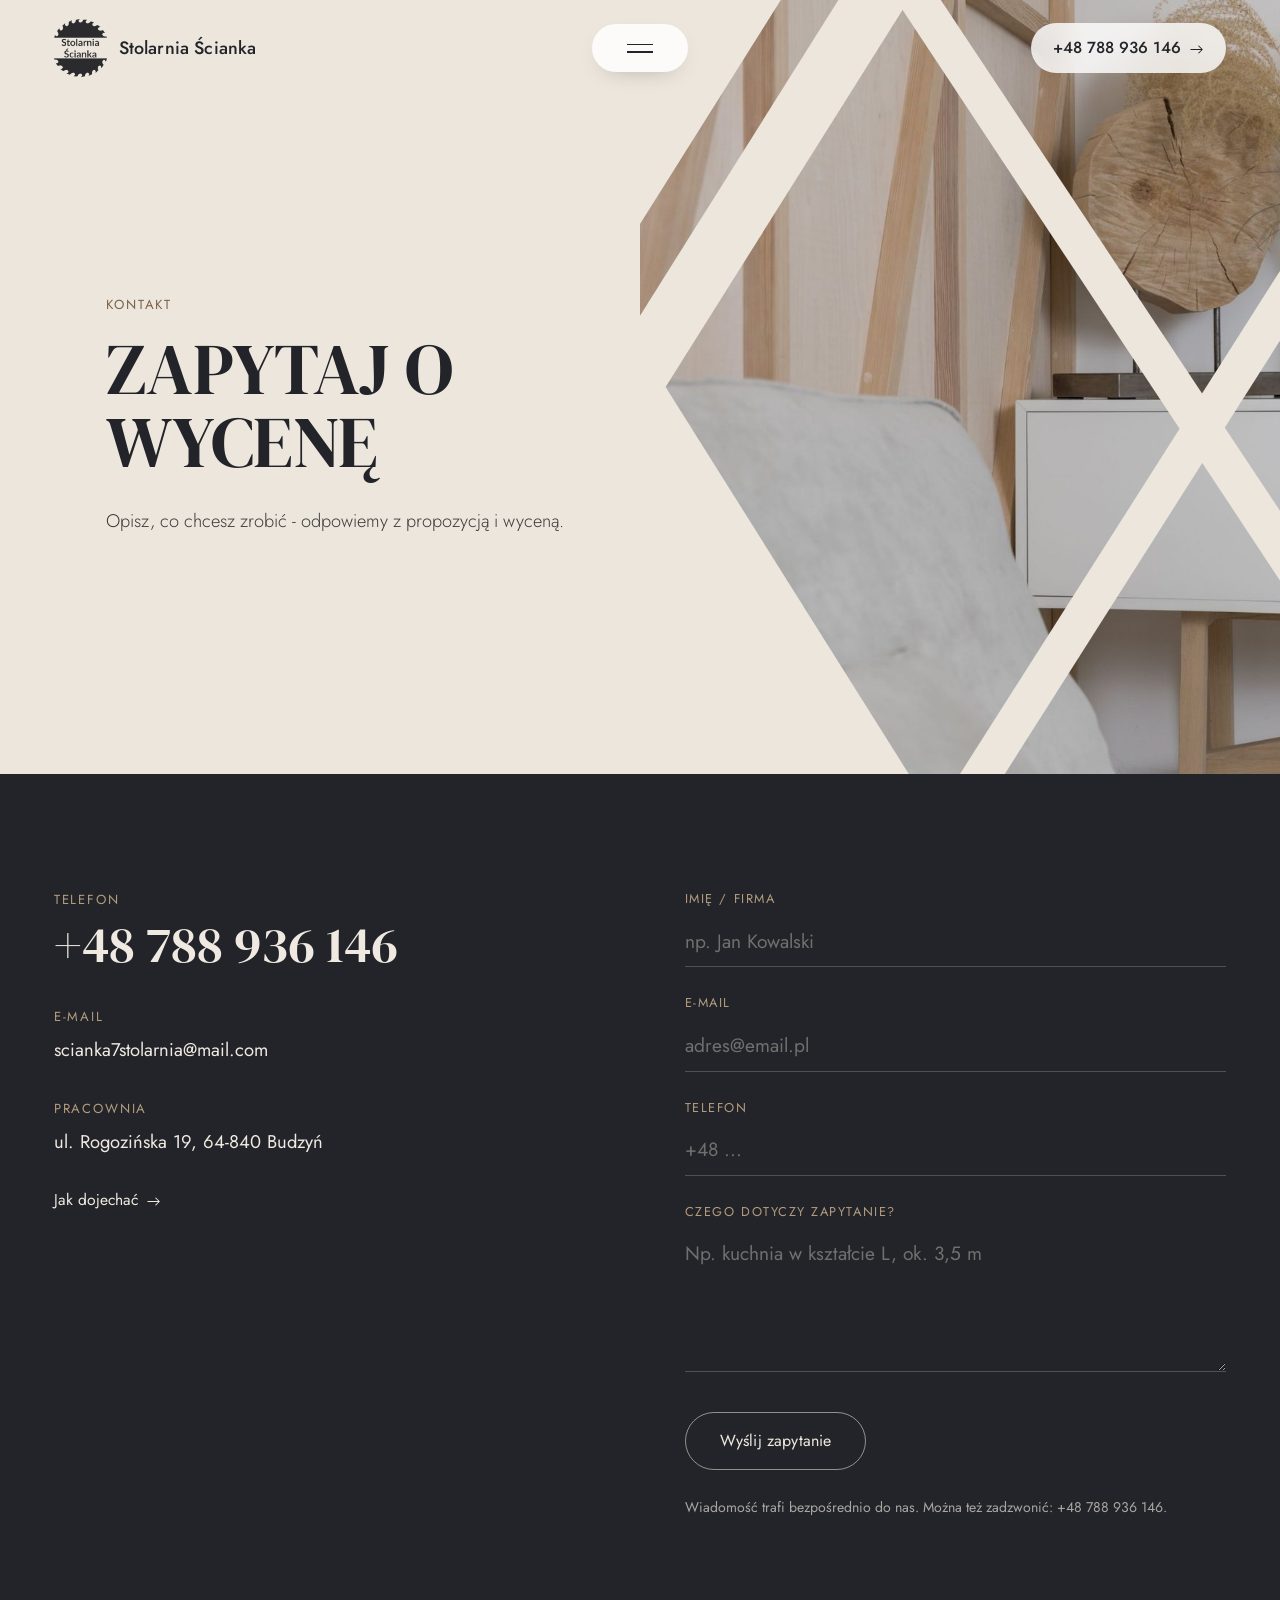
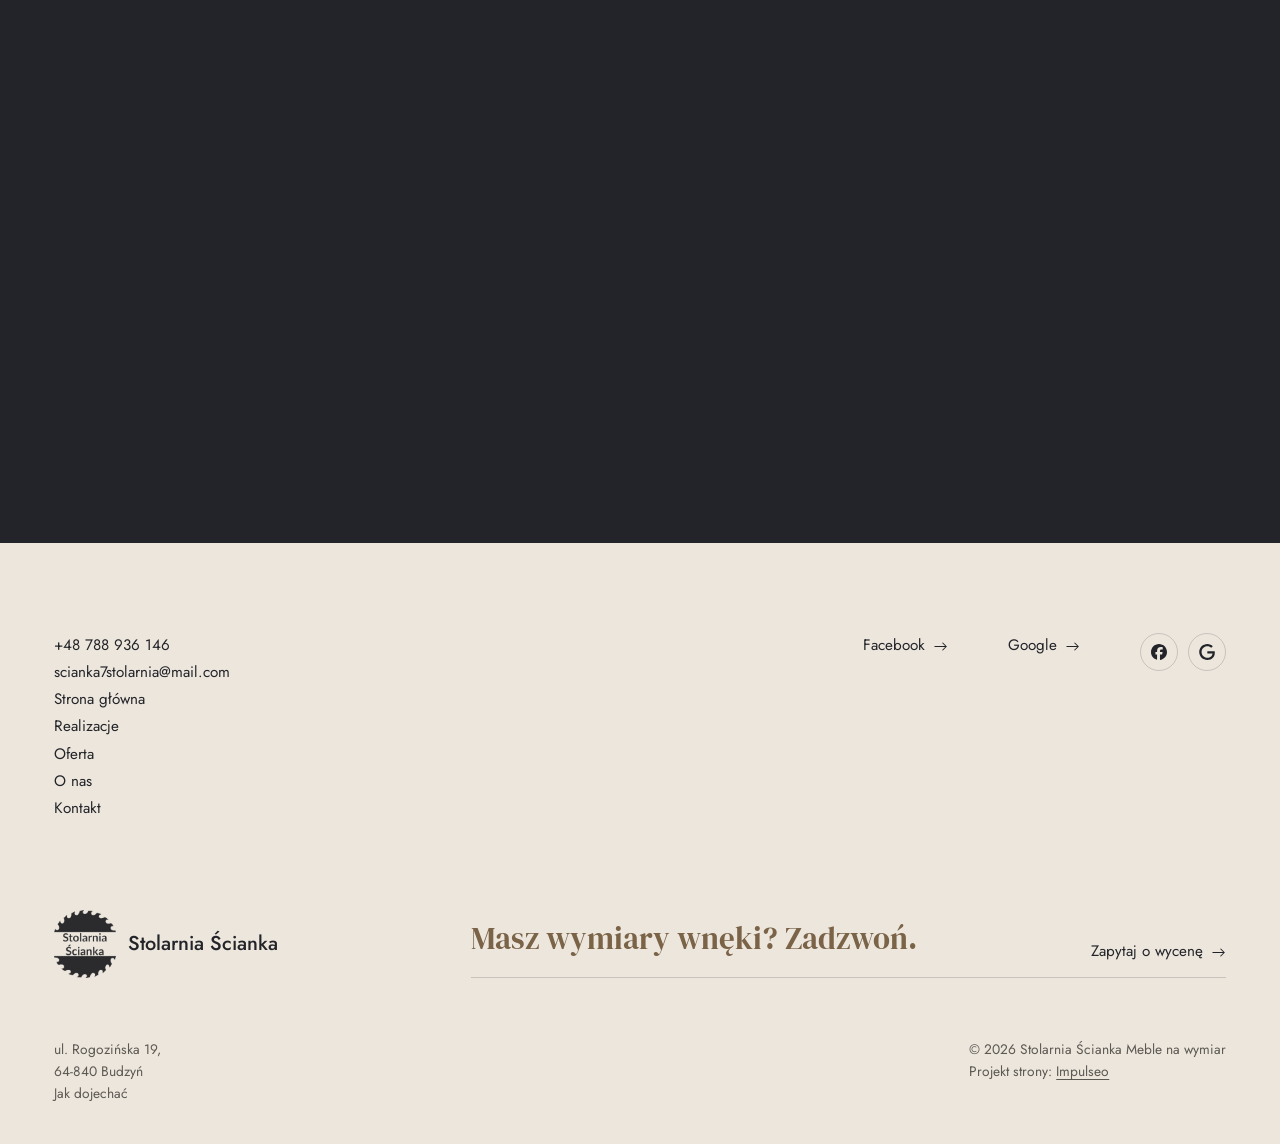
==== commit 70f79672: "[claude-edit][cmt:057335a7-9866-4acf-9bbe-fbe5d5e0aeca] przebudowa dema na układ klindworthroofing.c" ====
--- a/kontakt.html
+++ b/kontakt.html
@@ -19,98 +19,108 @@
 <meta name="twitter:card" content="summary_large_image">
 <link rel="preconnect" href="https://fonts.googleapis.com">
 <link rel="preconnect" href="https://fonts.gstatic.com" crossorigin>
-<link href="https://fonts.googleapis.com/css2?family=Lora:wght@500;600;700&family=Manrope:wght@400;500;600&display=swap" rel="stylesheet">
-<link rel="stylesheet" href="assets/styles.css?v=5f61a1cb">
+<link href="https://fonts.googleapis.com/css2?family=DM+Serif+Display&family=Jost:wght@300;400;500&display=swap" rel="stylesheet">
+<link rel="stylesheet" href="assets/styles.css?v=kl1">
+<meta name="theme-color" content="#ECE6DD">
 </head>
-<body>
+<body class="kl">
 
-<header class="nav">
-  <div class="wrap nav-inner">
-    <a class="brand brand-has-logo" href="index.html"><img class="brand-logo" src="img/logo.jpg" alt="Stolarnia Ścianka Meble na wymiar" width="720" height="617" decoding="async"></a>
-    <nav class="nav-links">
-      <a href="index.html">Strona główna</a>
-      <a href="realizacje.html">Realizacje</a>
-      <a href="oferta.html">Oferta</a>
-      <a href="o-nas.html">O nas</a>
-      <a href="kontakt.html" class="active" aria-current="page">Kontakt</a>
-      <a href="kontakt.html" class="btn btn-accent">Zapytaj o wycenę</a>
+<header class="kl-top">
+  <a class="kl-brand" href="index.html"><img class="brand-logo" src="img/logo.png" alt="Stolarnia Ścianka Meble na wymiar" width="364" height="400" decoding="async"><span>Stolarnia Ścianka</span></a>
+  <a class="kl-toptel" href="tel:+48788936146">+48 788 936 146 <svg class="kl-arr" viewBox="0 0 16 10" width="14" height="9" aria-hidden="true"><path d="M1 5h13M10 1l4 4-4 4" fill="none" stroke="currentColor" stroke-width="1.2" stroke-linecap="round" stroke-linejoin="round"/></svg></a>
+</header>
+<button class="kl-burger" type="button" aria-label="Menu" aria-expanded="false" aria-controls="kl-menu"><i></i><i></i></button>
+<div class="kl-menu" id="kl-menu" hidden>
+  <div class="kl-menu-in">
+    <nav class="kl-menu-nav">
+      <a href="index.html"><span>Strona główna</span></a>
+      <a href="realizacje.html"><span>Realizacje</span></a>
+      <a href="oferta.html"><span>Oferta</span></a>
+      <a href="o-nas.html"><span>O nas</span></a>
+      <a href="kontakt.html" class="active" aria-current="page"><span>Kontakt</span></a>
     </nav>
-    <button class="nav-toggle" aria-label="Menu"><span></span><span></span><span></span></button>
+    <div class="kl-menu-side">
+      <p class="kl-lbl">Kontakt</p>
+      <a href="tel:+48788936146">+48 788 936 146</a>
+      <a href="mailto:scianka7stolarnia@mail.com">scianka7stolarnia@mail.com</a>
+      <p>ul. Rogozińska 19, 64-840 Budzyń</p>
+      <a class="kl-pill kl-pill-light" href="kontakt.html">Zapytaj o wycenę</a>
+    </div>
   </div>
-</header>
+</div>
 
 <main>
-<section class="pagehead">
-  <img src="img/g4.jpg" alt="Stolarnia Ścianka Meble na wymiar - Zapytaj o wycenę" width="1600" height="1066" decoding="async">
-  <div class="wrap">
-    <span class="eyebrow">Kontakt</span>
-    <h1>Zapytaj o wycenę</h1>
-    <p>Odpowiemy na pytania i przygotujemy wycenę.</p>
+<section class="kl-hero kl-hero-sub">
+  <div class="kl-hero-copy">
+    <p class="kl-lbl">Kontakt</p>
+    <h1>Zapytaj o wycenę</h1>
+    <p class="kl-lead">Opisz, co chcesz zrobić - odpowiemy z propozycją i wyceną.</p>
+  </div>
+  <div class="kl-hero-art"><img src="img/g14.jpg" alt="Stolarnia Ścianka Meble na wymiar - biała szafka pod wymiar" fetchpriority="high" width="1600" height="1066" decoding="async"></div>
+</section>
+
+<section class="kl-dark kl-contact">
+  <div class="kl-wrap kl-contact-in">
+    <div class="kl-contact-info reveal">
+      <p class="kl-lbl">Telefon</p>
+      <a class="kl-c-big" href="tel:+48788936146">+48 788 936 146</a>
+      <p class="kl-lbl">E-mail</p>
+      <a class="kl-c-mid" href="mailto:scianka7stolarnia@mail.com">scianka7stolarnia@mail.com</a>
+      <p class="kl-lbl">Pracownia</p>
+      <p class="kl-c-mid">ul. Rogozińska 19, 64-840 Budzyń</p>
+      <a class="kl-link kl-link-light" href="https://www.google.com/maps/place/Stolarnia+%C5%9Acianka+Meble+na+wymiar/@52.8878018,16.9869668,17z" target="_blank" rel="noopener">Jak dojechać <svg class="kl-arr" viewBox="0 0 16 10" width="14" height="9" aria-hidden="true"><path d="M1 5h13M10 1l4 4-4 4" fill="none" stroke="currentColor" stroke-width="1.2" stroke-linecap="round" stroke-linejoin="round"/></svg></a>
+    </div>
+    <form class="kl-form reveal" action="https://formsubmit.co/scianka7stolarnia@mail.com" method="POST">
+      <input type="hidden" name="_subject" value="Zapytanie ze strony Stolarnia Ścianka Meble na wymiar">
+      <input type="hidden" name="_captcha" value="false">
+      <input type="hidden" name="_template" value="table">
+      <label><span>Imię / firma</span><input name="name" type="text" placeholder="np. Jan Kowalski" required></label>
+      <label><span>E-mail</span><input name="email" type="email" placeholder="adres@email.pl" required></label>
+      <label><span>Telefon</span><input name="phone" type="tel" placeholder="+48 ..."></label>
+      <label><span>Czego dotyczy zapytanie?</span><textarea name="message" rows="4" placeholder="Np. kuchnia w kształcie L, ok. 3,5 m" required></textarea></label>
+      <button type="submit" class="kl-pill kl-pill-light">Wyślij zapytanie</button>
+      <p class="kl-note">Wiadomość trafi bezpośrednio do nas. Można też zadzwonić: +48 788 936 146.</p>
+    </form>
   </div>
 </section>
-<section>
-  <div class="wrap contact-grid">
-    <div class="reveal">
-      <span class="eyebrow">Dane kontaktowe</span>
-      <h2 style="margin:var(--space-4) 0 var(--space-6)">Stolarnia Ścianka Meble na wymiar</h2>
-      <div class="info-list">
-        <div class="info-row"><div class="ic"><svg class="ico-tel" width="16" height="16" viewBox="0 0 24 24" fill="none" aria-hidden="true"><path d="M6.6 10.8a15.5 15.5 0 0 0 6.6 6.6l2.2-2.2a1 1 0 0 1 1-.24 11.4 11.4 0 0 0 3.6.58 1 1 0 0 1 1 1V20a1 1 0 0 1-1 1A17 17 0 0 1 3 4a1 1 0 0 1 1-1h3.5a1 1 0 0 1 1 1c0 1.25.2 2.46.58 3.6a1 1 0 0 1-.25 1l-2.23 2.2Z" fill="currentColor"/></svg></div><div><div class="lbl">Telefon</div><a class="val" href="tel:+48788936146">+48 788 936 146</a></div></div>
-        <div class="info-row"><div class="ic"><svg class="ico-mail" width="16" height="16" viewBox="0 0 24 24" fill="none" aria-hidden="true"><rect x="3.2" y="5.5" width="17.6" height="13" rx="1.6" stroke="currentColor" stroke-width="1.6"/><path d="M4 7l8 6 8-6" stroke="currentColor" stroke-width="1.6" stroke-linecap="round" stroke-linejoin="round"/></svg></div><div><div class="lbl">E-mail</div><a class="val" href="mailto:scianka7stolarnia@mail.com">scianka7stolarnia@mail.com</a></div></div>
-        <div class="info-row"><div class="ic"><svg class="ico-pin" width="16" height="16" viewBox="0 0 24 24" fill="none" aria-hidden="true"><path d="M12 21s7-6.1 7-11.5A7 7 0 0 0 5 9.5C5 14.9 12 21 12 21Z" stroke="currentColor" stroke-width="1.6" fill="none"/><circle cx="12" cy="9.5" r="2.4" fill="currentColor"/></svg></div><div><div class="lbl">Adres</div><div class="val">ul. Rogozińska 19, 64-840 Budzyń</div></div></div>
-      </div>
-    </div>
-    <div class="reveal">
-      <form class="form" action="https://formsubmit.co/scianka7stolarnia@mail.com" method="POST">
-        <input type="hidden" name="_subject" value="Zapytanie ze strony Stolarnia Ścianka Meble na wymiar">
-        <input type="hidden" name="_captcha" value="false">
-        <input type="hidden" name="_template" value="table">
-        <div class="fld"><label for="name">Imię / firma</label><input id="name" name="name" type="text" placeholder="np. Jan Kowalski" required></div>
-        <div class="fld"><label for="email">E-mail</label><input id="email" name="email" type="email" placeholder="adres@email.pl" required></div>
-        <div class="fld"><label for="phone">Telefon</label><input id="phone" name="phone" type="tel" placeholder="+48 ..."></div>
-        <div class="fld"><label for="msg">Czego dotyczy zapytanie?</label><textarea id="msg" name="message" placeholder="Napisz krótko, w czym możemy pomóc" required></textarea></div>
-        <button type="submit" class="btn btn-accent" style="width:100%;justify-content:center">Wyślij zapytanie <span class="arr">→</span></button>
-        <p class="note">Wiadomość trafi bezpośrednio do nas. Można też zadzwonić: +48 788 936 146.</p>
-      </form>
-    </div>
-  </div>
-</section>
-<section style="padding-top:0">
-  <div class="wrap reveal">
+<section class="kl-beige kl-map">
+  <div class="kl-wrap reveal">
     <iframe class="map" title="Stolarnia Ścianka Meble na wymiar - Budzyń" src="https://maps.google.com/maps?q=52.8878018%2C16.9869668&z=15&output=embed" loading="lazy" referrerpolicy="no-referrer-when-downgrade"></iframe>
   </div>
 </section>
 </main>
 
-<footer>
-  <div class="wrap">
-    <div class="foot-grid">
-      <div class="foot-brand">
-        <div class="name">Stolarnia Ścianka Meble na wymiar</div>
-        <p>Najpierw pomiar i projekt, decyzja potem. Mebel powstaje pod Twoje wnętrze - ze skosem i krzywą ścianą włącznie.</p>
-      </div>
-      <div class="foot-col">
-        <h4>Nawigacja</h4>
+<footer class="kl-foot">
+  <div class="kl-wrap">
+    <div class="kl-foot-top">
+      <div class="kl-foot-links">
+        <a href="tel:+48788936146">+48 788 936 146</a>
+        <a href="mailto:scianka7stolarnia@mail.com">scianka7stolarnia@mail.com</a>
         <a href="index.html">Strona główna</a>
         <a href="realizacje.html">Realizacje</a>
         <a href="oferta.html">Oferta</a>
-        <a href="o-nas.html">O nas</a>
+        <a href="o-nas.html">O nas</a>
         <a href="kontakt.html">Kontakt</a>
       </div>
-      <div class="foot-col">
-        <h4>Kontakt</h4>
-        <a href="tel:+48788936146">+48 788 936 146</a>
-        <a href="mailto:scianka7stolarnia@mail.com">scianka7stolarnia@mail.com</a>
-        <p>ul. Rogozińska 19, 64-840 Budzyń</p>
-        <a href="https://www.google.com/maps/place/Stolarnia+%C5%9Acianka+Meble+na+wymiar/@52.8878018,16.9869668,17z" target="_blank" rel="noopener">Jak dojechać →</a>
-      <div class="foot-soc">
+      <div class="kl-foot-soc">
+        <div><a href="https://www.facebook.com/stolarniascianka/" target="_blank" rel="noopener">Facebook <svg class="kl-arr" viewBox="0 0 16 10" width="14" height="9" aria-hidden="true"><path d="M1 5h13M10 1l4 4-4 4" fill="none" stroke="currentColor" stroke-width="1.2" stroke-linecap="round" stroke-linejoin="round"/></svg></a></div>
+        <div><a href="https://www.google.com/maps/place/Stolarnia+%C5%9Acianka+Meble+na+wymiar/@52.8878018,16.9869668,17z" target="_blank" rel="noopener">Google <svg class="kl-arr" viewBox="0 0 16 10" width="14" height="9" aria-hidden="true"><path d="M1 5h13M10 1l4 4-4 4" fill="none" stroke="currentColor" stroke-width="1.2" stroke-linecap="round" stroke-linejoin="round"/></svg></a></div>
+        <div class="foot-soc">
         <a class="soc" href="https://www.facebook.com/stolarniascianka/" target="_blank" rel="noopener" aria-label="Facebook - Stolarnia Ścianka Meble na wymiar"><svg viewBox="0 0 24 24" aria-hidden="true" focusable="false"><path d="M9.101 23.691v-7.98H6.627v-3.667h2.474v-1.58c0-4.085 1.848-5.978 5.858-5.978.401 0 .955.042 1.468.103a8.68 8.68 0 0 1 1.141.195v3.325a8.623 8.623 0 0 0-.653-.036 26.805 26.805 0 0 0-.733-.009c-.707 0-1.259.096-1.675.309a1.686 1.686 0 0 0-.679.622c-.258.42-.374.995-.374 1.752v1.297h3.919l-.386 2.103-.287 1.564h-3.246v8.245C19.396 23.238 24 18.179 24 12.044c0-6.627-5.373-12-12-12s-12 5.373-12 12c0 5.628 3.874 10.35 9.101 11.647Z" fill="currentColor"/></svg></a>
         <a class="soc" href="https://www.google.com/maps/place/Stolarnia+%C5%9Acianka+Meble+na+wymiar/@52.8878018,16.9869668,17z" target="_blank" rel="noopener" aria-label="Google - Stolarnia Ścianka Meble na wymiar"><svg viewBox="0 0 24 24" aria-hidden="true" focusable="false"><path d="M12.48 10.92v3.28h7.84c-.24 1.84-.853 3.187-1.787 4.133-1.147 1.147-2.933 2.4-6.053 2.4-4.827 0-8.6-3.893-8.6-8.72s3.773-8.72 8.6-8.72c2.6 0 4.507 1.027 5.907 2.347l2.307-2.307C18.747 1.44 16.133 0 12.48 0 5.867 0 .307 5.387.307 12s5.56 12 12.173 12c3.573 0 6.267-1.173 8.373-3.36 2.16-2.16 2.84-5.213 2.84-7.667 0-.76-.053-1.467-.173-2.053H12.48z" fill="currentColor"/></svg></a>
       </div>
       </div>
     </div>
-    <div class="foot-bot">
-      <span>© 2026 Stolarnia Ścianka Meble na wymiar</span>
-      <span>Projekt strony: <a class="foot-credit" href="https://impulseo.pl" target="_blank" rel="noopener">Impulseo</a></span>
+    <div class="kl-foot-mid">
+      <a class="kl-foot-brand" href="index.html"><img src="img/logo.png" alt="Stolarnia Ścianka Meble na wymiar" width="364" height="400" loading="lazy" decoding="async"><span>Stolarnia Ścianka</span></a>
+      <div class="kl-foot-cta">
+        <p class="kl-foot-big">Masz wymiary wnęki? Zadzwoń.</p>
+        <a href="kontakt.html">Zapytaj o wycenę <svg class="kl-arr" viewBox="0 0 16 10" width="14" height="9" aria-hidden="true"><path d="M1 5h13M10 1l4 4-4 4" fill="none" stroke="currentColor" stroke-width="1.2" stroke-linecap="round" stroke-linejoin="round"/></svg></a>
+      </div>
+    </div>
+    <div class="kl-foot-bot">
+      <p>ul. Rogozińska 19,<br>64-840 Budzyń<br><a href="https://www.google.com/maps/place/Stolarnia+%C5%9Acianka+Meble+na+wymiar/@52.8878018,16.9869668,17z" target="_blank" rel="noopener">Jak dojechać</a></p>
+      <p>© 2026 Stolarnia Ścianka Meble na wymiar<br>Projekt strony: <a class="foot-credit" href="https://impulseo.pl" target="_blank" rel="noopener">Impulseo</a></p>
     </div>
   </div>
 </footer>
@@ -118,5 +128,6 @@
 <div class="demo-wazne" data-do="2026-11-03" data-cykl="3" hidden><svg class="dw-ico" width="13" height="13" viewBox="0 0 24 24" fill="none" aria-hidden="true"><circle cx="12" cy="12" r="8.6" stroke="currentColor" stroke-width="1.8"/><path d="M12 7.2V12l3.3 2" stroke="currentColor" stroke-width="1.8" stroke-linecap="round"/></svg><span class="dw-txt"></span></div>
 
 <script src="assets/main.js"></script>
+<script src="assets/kl.js"></script>
 </body>
 </html>
--- a/assets/styles.css
+++ b/assets/styles.css
@@ -1,1667 +1,314 @@
-/* ============================================================
-   STOLBASZ — premium, architektoniczny B2B fit-out
-   Jasna paleta, zero brązu. System wg premium-web-craft.
-   Projekt strony: Impulseo (impulseo.pl)
-   ============================================================ */
-
+/* Stolarnia Ścianka - skórka „beż i grafit" (wzorzec: klindworthroofing.com, 06.10.2026)
+   Beżowe tło, grafitowe sekcje, szeryf wersalikami w nagłówkach, przyciski-pigułki z obrysem,
+   zdjęcie w hero przycięte maską z ukośnych pasów. */
 :root{
-  /* PALETA — jasna, architektoniczna, chłodna */
-  --paper:#F3F1EC;          /* główne tło */
-  --paper-2:#E6E3DB;        /* sekcje alternatywne (chłodny jasny szary) */
-  --paper-3:#E6E3DB;        /* delikatne wypełnienia */
-  --ink:#23211E;            /* tekst główny — chłodny grafit */
-  --ink-soft:#43403A;       /* nagłówki drugorzędne */
-  --muted:#87837A;          /* tekst poboczny */
-  --line:rgba(35,33,30,.12);/* hairline */
-  --accent:#8A6B3C;         /* stonowany petrol-slate — jedyny akcent */
-  --accent-d:#6E5430;
-  --accent-soft:rgba(138,107,60,.10);
-  --dark:#23211E;           /* sekcje ciemne (stopka/CTA) */
-
-  /* HOVER ZDJĘĆ — JEDEN standard dla całego silnika (decyzja K. 04.08.2026, artefakt z wariantami).
-     AKTUALNE (K.+Szymon 09.08.2026, wybór z artefaktu 6 wariantów): zoom 1.05 przy 1.4s -
-     przy tak długim czasie mocniejszy kadr NIE skacze, tylko „oddycha". Poprzedni standard
-     (1.02 / .55s z 04.08) odbierany jako dynamiczny i szybki.
-     Spoczynek lekko przygaszony, ale TYLKO tam, gdzie jest mysz (@media hover:hover) —
-     na telefonie zdjęcia zostają w pełnej jasności. */
-  --img-zoom:1.05;                   /* K.+Szymon 09.08: wariant F z artefaktu porównawczego */
-  --img-rest:brightness(.95) saturate(.99);
-  --img-hot:brightness(1.06) saturate(1.05);
-  --img-dur:1.4s;                    /* K.+Szymon 09.08 (wariant F): powoli = elegancko */
-  --img-ease:cubic-bezier(.16,.84,.44,1);  /* miękki ogon, efekt „oddychania" */
-
-  /* ODSTĘPY — skala 4/8 */
-  --space-1:4px; --space-2:8px; --space-3:12px; --space-4:16px; --space-5:24px;
-  --space-6:32px; --space-7:48px; --space-8:64px; --space-9:96px; --space-10:128px;
-
-  /* TYPOGRAFIA — fluid clamp() (skala podbita 16.07.2026: większe, czytelniejsze litery — uwaga Adama) */
-  --text-sm:clamp(.9rem,.87rem + .12vw,1rem);
-  --text-base:clamp(1.08rem,1.04rem + .18vw,1.2rem);
-  --text-lg:clamp(1.24rem,1.15rem + .34vw,1.44rem);
-  --text-h3:clamp(1.34rem,1.22rem + .55vw,1.66rem);
-  --text-h2:clamp(2.1rem,1.66rem + 2.1vw,3.1rem);
-  --text-h1:clamp(2.9rem,2.1rem + 4vw,5.1rem);
-
-  /* PROMIENIE — architektoniczne, raczej ostre */
-  --r-sm:3px; --r-md:6px; --r-lg:10px;
-
-  /* RUCH */
-  --ease:cubic-bezier(.25,.46,.45,.94); --dur:.24s;
-
-  /* CIENIE — miękkie, warstwowe */
-  --sh-sm:0 1px 2px rgba(16,24,32,.04), 0 2px 8px rgba(16,24,32,.05);
-  --sh-md:0 2px 6px rgba(16,24,32,.05), 0 12px 28px -8px rgba(16,24,32,.12);
-  --sh-lg:0 6px 14px rgba(16,24,32,.07), 0 26px 56px -18px rgba(16,24,32,.22);
-
-  --hairline:1px solid var(--line);
-
-  --font-display:'Lora',serif;
-  --font-body:'Manrope',sans-serif;
+  --beige:#ECE6DD;--beige-2:#E2DACE;--ink:#232429;--ink-2:#2D2E34;
+  --cream:#EFE9E1;--cream-m:rgba(239,233,225,.66);
+  --tan:#B39C7E;--tan-d:#7A6347;--muted:#5C5852;--line:rgba(35,36,41,.18);--line-d:rgba(239,233,225,.22);
+  --accent:#7A6347;--accent-d:#5f4c35;--paper:#ECE6DD;
+  --serif:"DM Serif Display",Georgia,serif;--sans:"Jost",system-ui,-apple-system,sans-serif;
+  --ease:cubic-bezier(.16,.84,.44,1);--wrap:1320px;--pad:clamp(20px,4.2vw,60px);--nav-h:96px
 }
-
-*{box-sizing:border-box;margin:0;padding:0}
-html{scroll-behavior:smooth}
-body{
-  font-family:var(--font-body);
-  font-size:var(--text-base);
-  line-height:1.65;
-  color:var(--ink);
-  background:var(--paper);
-  -webkit-font-smoothing:antialiased;
-  text-rendering:optimizeLegibility;
-}
-img{max-width:100%;height:auto;display:block}  /* height:auto = width/height z atrybutów trzyma proporcje (TOP#12) */
+*,*::before,*::after{box-sizing:border-box}
+html{-webkit-text-size-adjust:100%;scroll-behavior:smooth}
+body{margin:0;background:var(--beige);color:var(--ink);font-family:var(--sans);font-weight:400;font-size:17px;line-height:1.6;-webkit-font-smoothing:antialiased}
+img{display:block;max-width:100%;height:auto}
 a{color:inherit;text-decoration:none}
-
-.wrap{width:min(92%,1180px);margin-inline:auto}
-section{padding-block:clamp(52px,6.5vw,96px)}
-
-h1,h2,h3{font-family:var(--font-display);font-weight:700;line-height:1.08;letter-spacing:-.02em;color:var(--ink)}
-h1{font-size:var(--text-h1);letter-spacing:-.035em}
-h2{font-size:var(--text-h2);letter-spacing:-.025em}
-h3{font-size:var(--text-h3)}
-/* MIARA — długość wiersza. WCAG 2.2 SC 1.4.8: max 80 znaków; Butterick: 45–90.
-   68ch daje realnie 72–78 znaków polskiego tekstu, czyli z zapasem pod granicą.
-   Wcześniej limit miał TYLKO <p> — <li>, <blockquote> i <dd> nie miały żadnego,
-   i to jedyny powód, dla którego 23 bloki na dwóch oddanych stronach jadą po
-   83–106 znaków w wierszu (pomiar 07.08.2026, bramka `miara`).
-   ⚠️ Listy i definicje ograniczamy TYLKO bez klasy: `ul`/`ol` z klasą to u nas
-   układ (siatki kafli, menu), a nie tekst ciągły — tam miarę wyznacza układ. */
-/* 60ch, nie 68ch (K. 10.08): po zmianie fontów na węższe kroje (DM Sans i spółka)
-   w 68ch mieściło się ~90 znaków - bramka pikselowa słusznie zgłaszała przekroczenie
-   granicy 80. Pomiar na żywej przeglądarce: 60ch = 90 znaków, 53ch = ~78 znaków, czyli normę WCAG 1.4.8. */
-:root{ --miara:53ch }
-p{max-width:min(100%,var(--miara))}
-blockquote,
-ul:not([class])>li, ol:not([class])>li,
-dl:not([class])>dd{max-width:min(100%,var(--miara))}
-
-/* ⚠️ Świadomie BEZ wyjątku `.tile p,.card p,.svc p{max-width:none}`, choć nasuwa się sam:
-   te akapity BYŁY już ograniczone (stare `p{max-width:65ch}`), więc „wyjątek" nie odblokowałby
-   niczego nowego — tylko ROZLUŹNIŁ stan sprzed zmiany na wszystkich demach naraz.
-   `figcaption` żadna z reguł wyżej nie dotyczy, więc też nie potrzebuje zwolnienia. */
-
-/* ŁAMANIE. `balance` wyrównuje długości wierszy w nagłówku, `pretty` pilnuje ostatniego
-   wiersza akapitu, żeby nie został w nim jeden wyraz. Obsługiwane od Chrome 117 /
-   Safari 17.5; starsze przeglądarki po prostu ignorują tę własność.
-   `text-wrap:pretty` nie występowało dotąd ANI RAZ w silniku ani w repo klientów. */
-h1,h2,h3,.lead,.lede{text-wrap:balance}
-p,li,blockquote,dd{text-wrap:pretty}
-
-.eyebrow{
-  font-family:var(--font-body);
-  font-size:var(--text-sm);
-  font-weight:600;
-  letter-spacing:.18em;
-  text-transform:uppercase;
-  color:var(--accent);
-  display:inline-flex;align-items:center;gap:var(--space-3);
-}
-/* flex:none + margin-top = kreska trzyma się PIERWSZEJ linii. Wcześniej align-items:center
-   centrowało ją względem całego bloku i przy zawinięciu (długi kicker typu
-   „…WNĘTRZ · LESZNO · OD 2019") druga linia lądowała z brzydkim wcięciem. */
-.eyebrow{align-items:flex-start}
-.eyebrow>*,.eyebrow{text-wrap:balance}   /* dlugi kicker lamal sie na sierote typu samo „2019" w drugiej linii */
-.eyebrow::before{content:"";width:28px;height:1px;background:var(--accent);display:inline-block;flex:none;margin-top:.62em}
-
-.muted{color:var(--muted)}
-.lead{font-size:var(--text-lg);line-height:1.55;color:var(--ink-soft);max-width:50ch}
-
-/* ---------- BUTTONS ---------- */
-.btn{
-  display:inline-flex;align-items:center;gap:var(--space-2);
-  font-weight:600;font-size:var(--text-sm);letter-spacing:.02em;
-  padding:var(--space-4) var(--space-6);
-  border-radius:var(--r-sm);
-  transition:transform var(--dur) var(--ease),box-shadow var(--dur) var(--ease),background var(--dur) var(--ease);
-  cursor:pointer;border:1px solid transparent;
-}
-.btn-accent{background:var(--accent);color:#fff;box-shadow:var(--sh-sm)}
-.btn-accent:hover{background:var(--accent-d);transform:translateY(-2px);box-shadow:var(--sh-md)}
-.btn-accent:active{transform:translateY(0);box-shadow:var(--sh-sm)}
-.btn-ghost{background:transparent;color:var(--ink);border-color:var(--line)}
-.btn-ghost:hover{border-color:var(--accent);color:var(--accent);transform:translateY(-2px)}
-.btn-light{background:#fff;color:var(--ink);box-shadow:var(--sh-sm)}
-.btn-light:hover{transform:translateY(-2px);box-shadow:var(--sh-md)}
-.btn .arr{transition:transform var(--dur) var(--ease)}
-.btn:hover .arr{transform:translateX(4px)}
-
-/* ---------- NAV ---------- */
-.nav{
-  position:sticky;top:0;z-index:50;
-  background:color-mix(in srgb,var(--paper) 88%,transparent);
-  backdrop-filter:saturate(140%) blur(10px);
-  border-bottom:var(--hairline);
-}
-.nav-inner{display:flex;align-items:center;justify-content:space-between;gap:var(--space-5);height:72px}
-/* ANTY-NACHODZENIE (K. 05.08.2026): długa nazwa firmy + przycisk z pełnym numerem nie mieściły się w pasku
-   i flex ściskał linki PONIŻEJ ich treści - "Kontakt" wchodził na ramkę "Zadzwoń +48 ...". Teraz ustępuje
-   nazwa marki (skrót wielokropkiem), a menu i przycisk nigdy się nie kurczą ani nie zachodzą na siebie. */
-.brand{display:flex;flex-direction:column;line-height:1;min-width:0;flex:0 1 auto}
-.brand .name{font-family:var(--font-display);font-weight:800;font-size:1.35rem;letter-spacing:.04em;white-space:nowrap;overflow:hidden;text-overflow:ellipsis}
-.brand .sub{font-size:.62rem;letter-spacing:.34em;text-transform:uppercase;color:var(--muted);margin-top:5px;white-space:nowrap;overflow:hidden;text-overflow:ellipsis}
-.nav-links{display:flex;align-items:center;gap:var(--space-6);flex:0 0 auto}
-.nav-links a{font-size:var(--text-sm);font-weight:500;color:var(--ink-soft);position:relative;padding-block:4px;white-space:nowrap;transition:color var(--dur) var(--ease)}
-.nav-links a::after{content:"";position:absolute;left:0;bottom:0;width:0;height:1.5px;background:var(--accent);transition:width var(--dur) var(--ease)}
-.nav-links a:hover,.nav-links a.active{color:var(--ink)}
-.nav-links a:hover::after,.nav-links a.active::after{width:100%}
-.nav-links .btn{padding:var(--space-2) var(--space-5)}
-/* przyciski w nav: właściwy kolor (przebij .nav-links a) + bez podkreślenia */
-.nav-links a.btn-accent{color:#fff}
-.nav-links a.btn-ghost,.nav-links a.btn-light{color:var(--ink)}
-/* CTA w pasku: NIE podkreślenie spod linków menu, ale ten sam przelatujący błysk,
-   co na wszystkich innych przyciskach (zgłoszenie K. 13.08.2026 - „na hero jest efekt
-   światła przechodzącego przez przycisk, na navbarze go nie ma, a mają być identyczne").
-   Reguła `.nav-links a::after` jest silniejsza od `.btn::after`, więc trzeba jej
-   geometrię wyzerować i wpisać połysk z nazwy - samo `display:none` gasiło efekt. */
-.nav-links a.btn::after{
-  display:block;content:"";position:absolute;inset:0;z-index:-1;pointer-events:none;
-  width:auto;height:auto;border-radius:inherit;   /* kasuje geometrię podkreślenia (width:0;height:1.5px) */
-  background:linear-gradient(100deg,transparent 32%,rgba(255,255,255,.20) 50%,transparent 68%);
-  translate:-120% 0}
-@media (prefers-reduced-motion:no-preference){
-  .nav-links a.btn:hover::after{translate:120% 0;transition:translate .75s var(--mt-ease,cubic-bezier(.16,.84,.44,1))}
-}
-.nav-toggle{display:none;background:none;border:none;cursor:pointer;flex-direction:column;gap:5px;padding:8px}
-.nav-toggle span{width:24px;height:2px;background:var(--ink);transition:var(--dur)}
-/* Ciasny zakres MIĘDZY menu mobilnym a pełnym pulpitem: zbijamy odstępy i nazwę marki,
-   żeby wszystko zmieściło się naturalnie, zanim w ogóle dojdzie do skracania wielokropkiem. */
-@media(max-width:1280px) and (min-width:921px){
-  .nav-links{gap:var(--space-4)}
-  .nav-links .btn{padding:var(--space-2) var(--space-4)}
-  .brand .name{font-size:1.15rem}
-}
-
-/* ---------- HERO (split) ---------- */
-.hero{position:relative;overflow:hidden;border-bottom:var(--hairline)}
-.hero-grid{display:grid;grid-template-columns:1.05fr .95fr;gap:clamp(24px,4vw,60px);align-items:center;
-  padding-block:clamp(36px,4.5vw,64px)}
-.hero-copy .eyebrow{margin-bottom:var(--space-5)}
-.hero-copy h1{margin-bottom:var(--space-5)}
-.hero-copy .lead{margin-bottom:var(--space-7)}
-.hero-actions{display:flex;flex-wrap:wrap;gap:var(--space-4)}
-.hero-art{position:relative;aspect-ratio:4/3;border-radius:var(--r-lg);overflow:hidden;box-shadow:var(--sh-lg)}
-.hero-art img{width:100%;height:100%;object-fit:cover}
-.hero-art::after{content:"";position:absolute;inset:0;background:linear-gradient(180deg,transparent 55%,rgba(18,24,28,.28))}
-.hero-badge{position:absolute;left:var(--space-5);bottom:var(--space-5);z-index:2;
-  background:rgba(252,252,251,.94);backdrop-filter:blur(4px);
-  border-radius:var(--r-md);padding:var(--space-4) var(--space-5);box-shadow:var(--sh-md);max-width:78%}
-.hero-badge strong{display:block;font-family:var(--font-display);font-size:1rem;letter-spacing:-.01em}
-.hero-badge span{font-size:var(--text-sm);color:var(--muted)}
-
-/* ---------- HERO duży / kinowy (strona główna) ---------- */
-.hero-cine{position:relative;min-height:clamp(560px,82vh,840px);min-height:clamp(560px,82svh,840px);display:flex;align-items:center;overflow:hidden;border-bottom:var(--hairline)}
-.hero-cine>img{position:absolute;inset:0;width:100%;height:100%;object-fit:cover;z-index:0}
-.hero-cine::after{content:"";position:absolute;inset:0;z-index:1;
-  background:linear-gradient(95deg,rgba(13,18,23,.86) 0%,rgba(13,18,23,.64) 32%,rgba(13,18,23,.24) 62%,rgba(13,18,23,.04) 100%)}
-.hero-cine .wrap{position:relative;z-index:2;padding-block:var(--space-8)}
-.hero-cine .hero-copy{max-width:660px}
-.hero-cine .eyebrow{color:#fff;margin-bottom:var(--space-5)}
-.hero-cine .eyebrow::before{background:#fff}
-.hero-cine h1{color:#fff;margin-bottom:var(--space-5);font-size:clamp(2.9rem,2rem + 4.4vw,5.2rem);text-wrap:balance}
-.hero-cine .lead{color:rgba(255,255,255,.92);max-width:48ch;margin-bottom:var(--space-7)}
-.hero-cine .hero-actions{display:flex;flex-wrap:wrap;gap:var(--space-4)}
-/* NISKIE OKNO (laptop z dokiem i paskami przeglądarki ma ~700-780 px wysokości widoku):
-   H1 do 5.2rem + długi lead nie mieściły się i przyciski wypadały POD krawędź ekranu -
-   klient widział stronę bez ani jednego CTA. Skalujemy w dół, zamiast przycinać treść. */
-@media(min-width:821px) and (max-height:820px){
-  .hero-cine{min-height:clamp(520px,94svh,780px)}
-  .hero-cine .wrap{padding-block:var(--space-6)}
-  .hero-cine h1{font-size:clamp(2.2rem,1.5rem + 2.6vw,3.6rem);margin-bottom:var(--space-4)}
-  .hero-cine .eyebrow{margin-bottom:var(--space-4)}
-  .hero-cine .lead{margin-bottom:var(--space-5);max-width:44ch}
-}
-@media(max-width:680px){
-  .hero-cine{min-height:clamp(520px,76vh,640px);min-height:clamp(520px,76svh,640px);align-items:flex-end}
-  .hero-cine::after{background:linear-gradient(0deg,rgba(13,18,23,.9) 6%,rgba(13,18,23,.45) 55%,rgba(13,18,23,.25) 100%)}
-  .hero-cine .wrap{padding-bottom:var(--space-9)}
-  /* TELEFON (~90% oglądających): lead potrafił zająć 8 linii i zepchnąć CTA poza pierwszy ekran.
-     Zwężamy interlinię i skalę - treści nie ucinamy, bo to ona sprzedaje. */
-  .hero-cine .lead{font-size:.98rem;line-height:1.5;margin-bottom:var(--space-5)}
-  .hero-cine .eyebrow{font-size:.72rem;letter-spacing:.13em;margin-bottom:var(--space-4)}
-  .hero-cine .eyebrow::before{width:20px}
-  .hero-cine h1{margin-bottom:var(--space-4)}
-}
-
-/* full-bleed hero variant (podstrony) */
-.pagehead{position:relative;min-height:46vh;min-height:46svh;display:flex;align-items:flex-end;overflow:hidden;border-bottom:var(--hairline)}
-.pagehead img{position:absolute;inset:0;width:100%;height:100%;object-fit:cover}
-/* 10.08.2026 (decyzja K.): mocniejsze przyciemnienie + cień pod tekstem. Bramka mierzyła na
-   nagłówkach podstron 3,38-3,43:1 przy wymaganych 4,5 — jasne zdjęcie (hala, śnieg, niebo)
-   podchodziło pod biały tekst. Zdjęcia klientów są różne, więc kontrast musi dawać WARSTWA,
-   a nie szczęśliwy dobór kadru. */
-.pagehead::after{content:"";position:absolute;inset:0;background:linear-gradient(180deg,rgba(18,24,28,.40),rgba(18,24,28,.76))}
-.pagehead .wrap{position:relative;z-index:2;padding-block:var(--space-9);color:#fff}
-.pagehead h1{color:#fff;max-width:18ch;text-shadow:0 2px 16px rgba(0,0,0,.55)}
-.pagehead .eyebrow{color:#fff}
-.pagehead .eyebrow::before{background:#fff}
-.pagehead p{color:rgba(255,255,255,.92);margin-top:var(--space-4);max-width:54ch;text-shadow:0 1px 12px rgba(0,0,0,.5)}
-
-/* ---------- STRIP (pasek skrótów / liczby) ---------- */
-.strip{background:var(--dark);color:#fff}
-/* PASEK HASEŁ — standard 04.08.2026 (decyzja K.): 5 haseł w JEDNYM rzędzie, tekst WYŚRODKOWANY,
-   węższe marginesy boczne niż reszta strony (pasek ma iść szerzej), równe wysokości kolumn. */
-.strip .wrap{width:min(96%,1440px);display:grid;grid-template-columns:repeat(5,1fr);
-  gap:var(--space-5);padding-block:var(--space-7);align-items:stretch}
-.strip .item .k{font-family:var(--font-display);font-size:clamp(1.05rem,.82rem + .85vw,1.55rem);
-  font-weight:800;letter-spacing:-.02em;color:#fff;line-height:1.18;text-wrap:balance}
-.strip .item .v{font-size:var(--text-sm);color:rgba(255,255,255,.66);margin-top:var(--space-2);line-height:1.4}
-.strip .item{border-left:2px solid var(--accent);padding-inline:var(--space-4);
-  text-align:center;display:flex;flex-direction:column;justify-content:center}
-/* liczba kolumn = liczba haseł, żeby ostatnie nie zostawało samo w drugim rzędzie.
-   Klasę n-N nadaje multipage.py; domyślnie (bez klasy) pasek jest 5-kolumnowy. */
-.strip.n-2 .wrap{grid-template-columns:repeat(2,1fr)}
-.strip.n-3 .wrap{grid-template-columns:repeat(3,1fr)}
-.strip.n-4 .wrap{grid-template-columns:repeat(4,1fr);gap:var(--space-6)}
-.strip.n-4 .item .k{font-size:clamp(1.3rem,1rem + 1.1vw,2rem)}
-.strip.n-6 .wrap{grid-template-columns:repeat(6,1fr);gap:var(--space-4)}
-.strip.n-6 .item .k{font-size:clamp(.98rem,.8rem + .7vw,1.35rem)}
-/* równe łamanie: zamiast "długa linia + jedno słowo" obie linie zbliżonej długości */
-.strip .item .k{text-wrap:balance}
-
-/* ---------- SECTION HEAD ---------- */
-.head{max-width:48rem;margin-bottom:var(--space-8)}
-.head.center{margin-inline:auto;text-align:center}
-.head .eyebrow{margin-bottom:var(--space-4)}
-.head h2{margin-bottom:var(--space-4)}
-.head p{color:var(--muted);font-size:var(--text-lg);line-height:1.55}
-.head.center p{margin-inline:auto}
-
-/* ---------- INTRO SPLIT ---------- */
-.split{display:grid;grid-template-columns:.92fr 1.08fr;gap:clamp(28px,5vw,80px);align-items:center}
-.split.rev{grid-template-columns:1.08fr .92fr}
-.split.rev .split-art{order:-1}
-.split-art{position:relative;aspect-ratio:5/4;border-radius:var(--r-lg);overflow:hidden;box-shadow:var(--sh-lg)}
-.split-art img{width:100%;height:100%;object-fit:cover}
-.split-copy h2{margin-bottom:var(--space-5)}
-.split-copy p+p{margin-top:var(--space-4)}
-.split-copy .btn{margin-top:var(--space-6)}
-
-/* ---------- SERVICES (zakres) ---------- */
-.svc-grid{display:grid;grid-template-columns:repeat(auto-fit,minmax(280px,1fr));gap:var(--space-5)}
-.svc{background:#fff;border:var(--hairline);border-radius:var(--r-md);padding:var(--space-7) var(--space-6);
-  transition:transform var(--dur) var(--ease),box-shadow var(--dur) var(--ease),border-color var(--dur) var(--ease);
-  position:relative;overflow:hidden}
-.svc::before{content:"";position:absolute;left:0;top:0;width:3px;height:0;background:var(--accent);transition:height var(--dur) var(--ease)}
-.svc:hover{transform:translateY(-4px);box-shadow:var(--sh-md);border-color:transparent}
-.svc:hover::before{height:100%}
-.svc .ic{font-family:var(--font-display);font-size:.8rem;font-weight:700;letter-spacing:.12em;color:var(--accent);margin-bottom:var(--space-4)}
-.svc h3{margin-bottom:var(--space-3);font-size:1.22rem}
-.svc p{color:var(--muted);font-size:var(--text-base);line-height:1.6}
-
-/* big detailed service rows */
-.svc-row{display:grid;grid-template-columns:.8fr 1.2fr;gap:clamp(20px,4vw,60px);align-items:center;padding-block:var(--space-8)}
-.svc-row+.svc-row{border-top:var(--hairline)}
-.svc-row.rev{grid-template-columns:1.2fr .8fr}
-/* Naprzemienny układ wierszy oferty: co drugi wiersz ma zdjęcie po PRAWEJ.
-   Było `order:-1` — martwy kod, bo zdjęcie i tak jest pierwszym dzieckiem w HTML,
-   więc wszystkie wiersze wyglądały identycznie (zdjęcie zawsze z lewej), a `rev`
-   zmieniało tylko szerokość kolumn. Znalezione 29.07.2026 przy różnicowaniu kierunków
-   animacji (pomiar pozycji: art.mid 390/502 przy row.mid 756 — zawsze lewa strona). */
-.svc-row.rev .svc-row-art{order:2}
-.svc-row-art{aspect-ratio:4/3;border-radius:var(--r-md);overflow:hidden;box-shadow:var(--sh-md)}
-.svc-row-art img{width:100%;height:100%;object-fit:cover}
-.svc-row h3{font-size:1.5rem;margin-bottom:var(--space-4)}
-.svc-row .num{font-family:var(--font-display);font-size:.85rem;font-weight:700;letter-spacing:.14em;color:var(--accent);display:block;margin-bottom:var(--space-3)}
-.svc-row ul{list-style:none;margin-top:var(--space-4);display:flex;flex-direction:column;gap:var(--space-2)}
-.svc-row li{position:relative;padding-left:var(--space-5);color:var(--muted);font-size:var(--text-base)}
-.svc-row li::before{content:"";position:absolute;left:0;top:.62em;width:8px;height:1px;background:var(--accent)}
-
-/* ---------- GALLERY (realizacje) ---------- */
-.gallery{display:grid;grid-template-columns:repeat(12,1fr);gap:var(--space-4);grid-auto-rows:200px}
-/* GALERIA MASONRY — pionowe zdjęcia (portrety beauty/wellness) bez przycinania: kolumny, height auto */
-.gallery-masonry{column-count:3;column-gap:var(--space-4)}
-@media(max-width:900px){.gallery-masonry{column-count:2}}
-@media(max-width:560px){.gallery-masonry{column-count:1}}
-.gallery-masonry .m-tile{break-inside:avoid;margin:0 0 var(--space-4);padding:0;position:relative;overflow:hidden;border-radius:var(--r-md);border:1px solid var(--line)}
-.gallery-masonry .m-tile img{width:100%;height:auto;display:block}
-.gallery-masonry .m-tile .cap{position:absolute;left:0;right:0;bottom:0;padding:var(--space-4);color:#fff;background:linear-gradient(0deg,rgba(0,0,0,.55),transparent);font-size:var(--text-sm)}
-.gallery-masonry .m-tile .cap small{display:block;font-weight:400;opacity:.78;letter-spacing:.04em;text-transform:uppercase;font-size:.66rem;margin-top:3px}
-.tile{position:relative;overflow:hidden;border-radius:var(--r-md);box-shadow:var(--sh-sm);
-  transition:transform var(--dur) var(--ease),box-shadow var(--dur) var(--ease)}
-.tile img{width:100%;height:100%;object-fit:cover;
-  transition:transform var(--img-dur) var(--img-ease),filter var(--img-dur) var(--img-ease)}
-.tile:hover{box-shadow:var(--sh-md)}
-.tile .cap{position:absolute;left:0;right:0;bottom:0;padding:var(--space-5) var(--space-4) var(--space-4);
-  /* mocniejszy spad + cien pod tekstem: na JASNYCH zdjeciach klienta (biale fronty, sciany)
-     slaby gradient dawal kontrast ~1.5:1 zamiast wymaganych 3.6:1 (bramka wygladu, 10.08.2026) */
-  background:linear-gradient(transparent 10%,rgba(18,24,28,.55) 40%,rgba(18,24,28,.88) 68%,rgba(18,24,28,.99));color:#fff;
-  text-shadow:0 1px 2px rgba(0,0,0,.85),0 2px 10px rgba(0,0,0,.55);
-  font-size:var(--text-sm);font-weight:600;letter-spacing:.01em;
-  opacity:0;transform:translateY(8px);transition:var(--dur) var(--ease)}
-.tile:hover .cap{opacity:1;transform:translateY(0)}
-.tile .cap small{display:block;font-weight:400;opacity:.78;letter-spacing:.04em;text-transform:uppercase;font-size:.66rem;margin-top:3px}
-/* bento spans */
-.t-wide{grid-column:span 6}
-.t-tall{grid-column:span 6;grid-row:span 2}
-.t-std{grid-column:span 6}
-.t-third{grid-column:span 4}
-.t-two3{grid-column:span 8}
-
-/* ---------- TRUST / WIARYGODNOŚĆ ---------- */
-.trust{background:var(--paper-2)}
-.trust-grid{display:grid;grid-template-columns:repeat(auto-fit,minmax(240px,1fr));gap:var(--space-5);margin-top:var(--space-7)}
-.trust-card{background:#fff;border-radius:var(--r-md);padding:var(--space-7) var(--space-6);box-shadow:var(--sh-sm);border-top:3px solid var(--accent)}
-.trust-card .big{font-family:var(--font-display);font-size:clamp(1.8rem,1.3rem + 1.6vw,2.6rem);font-weight:800;letter-spacing:-.02em;color:var(--ink);line-height:1}
-.trust-card h3{font-size:1.12rem;margin:var(--space-3) 0 var(--space-2)}
-.trust-card p{color:var(--muted);font-size:var(--text-base);line-height:1.55}
-
-/* ---------- CTA band ---------- */
-.cta{background:var(--dark);color:#fff;position:relative;overflow:hidden}
-/* telefon w CTA: na ciemnym tle biały (domyślnie), rodziny z JASNYM tłem CTA
-   nadpisują to u siebie - wcześniej kolor siedział w stylu inline i wygrywał z rodziną. */
-.cta .btn-ghost-cta{color:#fff;border-color:rgba(255,255,255,.3)}
-.cta .wrap{display:grid;grid-template-columns:1.4fr .6fr;gap:var(--space-7);align-items:center;position:relative;z-index:2}
-.cta h2{color:#fff;max-width:20ch}
-.cta p{color:rgba(255,255,255,.74);margin-top:var(--space-4)}
-.cta-actions{display:flex;flex-direction:column;gap:var(--space-3);align-items:flex-start}
-.cta::before{content:"";position:absolute;right:-80px;top:-80px;width:360px;height:360px;border-radius:50%;
-  background:radial-gradient(circle,var(--accent-soft),transparent 70%)}
-
-/* ---------- CONTACT ---------- */
-.contact-grid{display:grid;grid-template-columns:.85fr 1.15fr;gap:clamp(28px,4vw,56px);align-items:start}
-.info-list{display:flex;flex-direction:column;gap:var(--space-2)}
-.info-row{display:flex;gap:var(--space-4);align-items:flex-start;padding-block:var(--space-4);border-bottom:var(--hairline)}
-.info-row .ic{flex:none;width:42px;height:42px;display:grid;place-items:center;border-radius:50%;
-  background:var(--accent-soft);color:var(--accent);font-size:1.05rem}
-.info-row .lbl{font-size:.72rem;letter-spacing:.14em;text-transform:uppercase;color:var(--muted)}
-.info-row .val{font-weight:600;font-size:var(--text-base);margin-top:2px}
-.info-row a.val:hover{color:var(--accent)}
-.map{border:none;border-radius:var(--r-lg);box-shadow:var(--sh-md);width:100%;height:100%;min-height:380px;filter:grayscale(.2) contrast(1.02)}
-.form{background:#fff;border:var(--hairline);border-radius:var(--r-lg);padding:clamp(24px,3vw,40px);box-shadow:var(--sh-sm)}
-.form .fld{margin-bottom:var(--space-5)}
-.form label{display:block;font-size:var(--text-sm);font-weight:600;margin-bottom:var(--space-2)}
-.form input,.form textarea{width:100%;font-family:inherit;font-size:var(--text-base);color:var(--ink);
-  padding:var(--space-4);border:var(--hairline);border-radius:var(--r-sm);background:var(--paper);transition:border-color var(--dur)}
-.form input:focus,.form textarea:focus{outline:none;border-color:var(--accent);background:#fff}
-.form textarea{resize:vertical;min-height:120px}
-.form .note{font-size:var(--text-sm);color:var(--muted);margin-top:var(--space-3)}
-
-/* ---------- FOOTER ---------- */
-footer{background:var(--dark);color:#fff;padding-block:var(--space-9) var(--space-6)}
-.foot-grid{display:grid;grid-template-columns:1.4fr 1fr 1fr;gap:var(--space-7);margin-bottom:var(--space-8)}
-.foot-brand .name{font-family:var(--font-display);font-weight:800;font-size:1.4rem;letter-spacing:.04em}
-.foot-brand p{color:rgba(255,255,255,.62);margin-top:var(--space-4);font-size:var(--text-base);max-width:38ch}
-.foot-col h4{font-size:.74rem;letter-spacing:.16em;text-transform:uppercase;color:rgba(255,255,255,.5);margin-bottom:var(--space-4)}
-.foot-col a,.foot-col p{display:block;color:rgba(255,255,255,.82);font-size:var(--text-base);margin-bottom:var(--space-3)}
-.foot-col a:hover{color:#fff}
-.foot-bot{border-top:1px solid rgba(255,255,255,.12);padding-top:var(--space-5);display:flex;justify-content:space-between;flex-wrap:wrap;gap:var(--space-3);
-  font-size:var(--text-sm);color:rgba(255,255,255,.55)}
-.foot-bot a:hover{color:#fff}
-/* Podpis w stopce = klikalny link do impulseo.pl (31.07.2026). Ma być WIDOCZNIE klikalny,
-   ale nie krzyczeć - stąd sam kolor jaśniejszy + delikatne podkreślenie na najeździe. */
-.foot-bot a.foot-credit{color:rgba(255,255,255,.78);text-decoration:none;border-bottom:1px solid rgba(255,255,255,.28)}
-.foot-bot a.foot-credit:hover{color:#fff;border-bottom-color:#fff}
-
-/* ---------- REVEAL ---------- */
-.reveal{opacity:0;transform:translateY(22px);transition:opacity .6s var(--ease),transform .6s var(--ease)}
+h1,h2,h3{font-family:var(--serif);font-weight:400;margin:0;line-height:1.02}
+p{margin:0}
+button{font:inherit;cursor:pointer}
+.kl-wrap{max-width:var(--wrap);margin:0 auto;padding:0 var(--pad)}
+.kl-dark{background:var(--ink);color:var(--cream)}
+.kl-beige{background:var(--beige);color:var(--ink)}
+.kl-center{text-align:center;margin-top:clamp(40px,5vw,70px)}
+.kl-lbl{font-size:.82rem;letter-spacing:.14em;text-transform:uppercase;color:var(--tan-d);font-weight:400;margin:0 0 18px}
+.kl-dark .kl-lbl{color:var(--tan)}
+.kl-arr{display:inline-block;vertical-align:middle;margin-left:4px;transition:transform .35s var(--ease)}
+a:hover .kl-arr{transform:translateX(4px)}
+
+/* przyciski-pigułki */
+.kl-pill{display:inline-flex;align-items:center;justify-content:center;gap:8px;padding:15px 34px;border:1px solid currentColor;border-radius:999px;font-size:1rem;letter-spacing:.01em;background:transparent;color:var(--ink);transition:background .35s var(--ease),color .35s var(--ease),border-color .35s}
+.kl-pill:hover{background:var(--ink);color:var(--cream);border-color:var(--ink)}
+.kl-pill-light{color:var(--cream);border-color:rgba(239,233,225,.55)}
+.kl-pill-light:hover{background:var(--cream);color:var(--ink);border-color:var(--cream)}
+.kl-link{font-size:.98rem;border-bottom:1px solid transparent;padding-bottom:2px}
+.kl-link:hover{border-color:currentColor}
+.kl-link-light{color:var(--cream)}
+
+/* ---------- NAGŁÓWEK ---------- */
+.kl-top{position:absolute;top:0;left:0;right:0;z-index:40;display:flex;align-items:center;justify-content:space-between;padding:26px var(--pad);height:var(--nav-h)}
+.kl-brand{display:flex;align-items:center;gap:12px;font-size:1.12rem;font-weight:500;letter-spacing:.01em}
+.kl-brand img{width:54px;height:54px;border-radius:50%}
+.kl-toptel{font-size:1rem;font-weight:500;padding:12px 22px;border-radius:999px;background:rgba(255,255,255,.82);backdrop-filter:blur(10px);-webkit-backdrop-filter:blur(10px);transition:background .3s}
+.kl-toptel:hover{background:#fff}
+.kl-burger{position:fixed;top:24px;left:50%;transform:translateX(-50%);z-index:120;width:96px;height:48px;border-radius:999px;border:0;background:rgba(255,255,255,.82);backdrop-filter:blur(10px);-webkit-backdrop-filter:blur(10px);display:flex;flex-direction:column;align-items:center;justify-content:center;gap:6px;box-shadow:0 8px 24px -14px rgba(0,0,0,.35);transition:background .3s}
+.kl-burger i{display:block;width:26px;height:1.5px;background:var(--ink);transition:transform .4s var(--ease)}
+.kl-burger:hover{background:#fff}
+.kl-burger[aria-expanded="true"] i:first-child{transform:translateY(3.75px) rotate(45deg)}
+.kl-burger[aria-expanded="true"] i:last-child{transform:translateY(-3.75px) rotate(-45deg)}
+.kl-menu{position:fixed;inset:0;z-index:110;background:var(--ink);color:var(--cream);overflow:auto;opacity:0;transition:opacity .45s var(--ease)}
+.kl-menu.open{opacity:1}
+.kl-menu[hidden]{display:none}
+.kl-menu-in{min-height:100%;max-width:var(--wrap);margin:0 auto;padding:130px var(--pad) 60px;display:grid;grid-template-columns:1.4fr 1fr;gap:60px;align-items:end}
+.kl-menu-nav{display:flex;flex-direction:column;gap:4px}
+.kl-menu-nav a{font-family:var(--serif);text-transform:uppercase;font-size:clamp(2.2rem,5vw,4.4rem);line-height:1.1;white-space:nowrap;color:var(--cream);transition:color .3s,padding .4s var(--ease)}
+.kl-menu-nav a:hover,.kl-menu-nav a.active{color:var(--tan);padding-left:14px}
+.kl-menu-side{display:flex;flex-direction:column;gap:8px;color:var(--cream-m)}
+.kl-menu-side a:not(.kl-pill){color:var(--cream);font-size:1.1rem}
+.kl-menu-side .kl-pill{margin-top:22px;align-self:flex-start}
+
+/* ---------- HERO ---------- */
+.kl-hero{position:relative;display:grid;grid-template-columns:1fr 1fr;min-height:100vh;min-height:100svh;background:var(--beige);overflow:hidden}
+.kl-hero-copy{align-self:center;padding:calc(var(--nav-h) + 30px) 0 70px clamp(20px,8.3vw,120px);max-width:640px;position:relative;z-index:2}
+.kl-hero h1{text-transform:uppercase;font-size:clamp(3rem,6.2vw,6rem);letter-spacing:-.005em;margin:0 0 26px}
+.kl-lead{font-size:1.14rem;line-height:1.65;color:#3b3a38;max-width:34em;font-weight:300}
+.kl-hero-act{display:flex;flex-wrap:wrap;align-items:center;gap:20px 30px;margin-top:34px}
+.kl-hero-g{margin-top:34px;font-size:.92rem;color:var(--muted)}
+.kl-hero-art{position:relative;height:100%;min-height:520px}
+.kl-hero-art img{position:absolute;inset:0;width:100%;height:100%;object-fit:cover;
+  -webkit-mask:url(../img/hero-maska.svg) center/100% 100% no-repeat;mask:url(../img/hero-maska.svg) center/100% 100% no-repeat}
+.kl-hero-sub{min-height:86vh;min-height:86svh}
+.kl-hero-sub h1{font-size:clamp(2.8rem,5.6vw,5.4rem)}
+.brandmark{display:block}
+/* main.js dzieli nagłówek na linie (<span class="mt-line"><i>) - każda linia w osobnym wierszu, bez kursywy */
+.mt-line{display:block}
+.mt-line i,.mt-w{font-style:normal}
+
+/* znaczek Google (z oryginału) */
+.g-badge{display:inline-flex;align-items:center;gap:8px;font-size:.92rem}
+.g-badge .gb-ocena{font-weight:500}
+.g-badge .gb-stars{color:#b9b2a7}
+.kl-dark .g-badge .gb-stars{color:rgba(255,255,255,.4)}
+
+/* ---------- CO ROBIMY ---------- */
+.kl-what{padding:clamp(80px,10vw,150px) 0 clamp(80px,9vw,130px)}
+.kl-what-top{display:grid;grid-template-columns:1fr 2.2fr;gap:40px;align-items:start}
+.kl-vert{justify-self:end;writing-mode:vertical-rl;transform:rotate(180deg);text-transform:uppercase;letter-spacing:.16em;font-size:.82rem;color:var(--tan)}
+.kl-what-txt{font-size:clamp(1.15rem,1.6vw,1.45rem);line-height:1.6;font-weight:300;max-width:36em}
+.kl-what-pics{display:grid;grid-template-columns:1.45fr .3fr .85fr;margin-top:clamp(60px,7vw,100px);align-items:start}
+.kl-what-a{grid-column:1;display:block}
+.kl-what-b{grid-column:3;display:block}
+.kl-what-pics img{width:100%;aspect-ratio:3/2;object-fit:cover}
+.kl-what-b img{aspect-ratio:4/3}
+.kl-cap{display:block;margin-top:18px;font-size:.98rem}
+.kl-sub{display:block;font-size:.9rem;color:var(--cream-m)}
+
+/* ---------- REALIZACJE ---------- */
+.kl-work{padding:clamp(40px,5vw,70px) 0 clamp(90px,10vw,150px)}
+.kl-giant{text-transform:uppercase;font-size:clamp(3.6rem,10.4vw,10.5rem);line-height:.9;letter-spacing:-.01em;color:var(--cream)}
+.kl-giant-r{text-align:right}
+.kl-work-top{display:grid;grid-template-columns:1fr 1fr;gap:40px;align-items:center}
+.kl-work-hero img{width:100%;aspect-ratio:16/10;object-fit:cover}
+.kl-work-grid{display:grid;grid-template-columns:1fr 1fr;gap:clamp(24px,3vw,48px);margin-top:clamp(50px,6vw,90px)}
+.kl-proj{position:relative;display:block;overflow:hidden}
+.kl-proj:nth-child(even){margin-top:clamp(40px,8vw,120px)}
+.kl-proj img{width:100%;aspect-ratio:4/3;object-fit:cover;transition:transform 1.2s var(--ease)}
+.kl-proj:hover img{transform:scale(1.04)}
+.kl-proj span{position:absolute;left:clamp(20px,3vw,40px);top:clamp(20px,3vw,36px);font-family:var(--serif);text-transform:uppercase;font-size:clamp(1.8rem,3.4vw,3.2rem);color:#fff;text-shadow:0 2px 22px rgba(0,0,0,.45)}
+.kl-proj::after{content:"";position:absolute;inset:0;background:linear-gradient(180deg,rgba(0,0,0,.38),rgba(0,0,0,0) 45%);pointer-events:none}
+.kl-proj span{z-index:1}
+
+/* ---------- USŁUGI (slider) ---------- */
+.kl-services{padding:clamp(90px,10vw,150px) 0}
+.kl-h2c{text-align:center;font-size:clamp(1.9rem,3.2vw,2.9rem);line-height:1.18;max-width:17em;margin:0 auto clamp(46px,5vw,70px)}
+.kl-sl-wrap{position:relative;display:flex;gap:24px;align-items:flex-start}
+.kl-sl{display:flex;gap:clamp(20px,4vw,64px);overflow-x:auto;scroll-snap-type:x mandatory;scroll-behavior:smooth;scrollbar-width:none;flex:1;min-width:0}
+.kl-sl::-webkit-scrollbar{display:none}
+.kl-svc{flex:0 0 calc((100% - 2*clamp(20px,4vw,64px))/2.3);scroll-snap-align:start;display:block}
+.kl-svc-img{overflow:hidden}
+.kl-svc img{width:100%;aspect-ratio:16/9.4;object-fit:cover;transition:transform 1.2s var(--ease)}
+.kl-svc:hover img{transform:scale(1.04)}
+.kl-svc h3{font-family:var(--sans);font-size:1rem;font-weight:500;margin:22px 0 6px}
+.kl-svc p{font-size:.95rem;color:var(--muted);line-height:1.6;font-weight:300}
+.kl-sl-nav{display:flex;flex-direction:column;gap:12px;flex:none}
+.kl-sl-btn{width:46px;height:46px;border-radius:50%;border:1px solid var(--line);background:transparent;color:var(--ink);display:flex;align-items:center;justify-content:center;transition:background .3s,color .3s}
+.kl-sl-btn .kl-arr{margin:0}
+.kl-sl-btn:hover{background:var(--ink);color:var(--cream)}
+.kl-sl-prev .kl-arr{transform:rotate(180deg)}
+.kl-dark .kl-sl-btn{border-color:var(--line-d);color:var(--cream)}
+.kl-dark .kl-sl-btn:hover{background:var(--cream);color:var(--ink)}
+.kl-sl-bar{height:1px;background:var(--line);margin-top:46px;max-width:calc(100% - 70px);position:relative}
+.kl-sl-bar i{position:absolute;left:0;top:-1px;height:2px;width:33%;background:var(--ink);transition:left .4s var(--ease),width .4s var(--ease)}
+
+/* ---------- STOPKLATKA: okno na stojące zdjęcie (clip-path, działa też na iPhonie) ---------- */
+.stopklatka{position:relative;height:clamp(380px,72vh,760px);overflow:hidden;clip-path:inset(0);background:var(--ink)}
+.stopklatka .stk-bg{position:fixed;inset:0;background-size:cover;background-position:center;will-change:transform}
+@media (max-width:700px){.stopklatka{height:52vh}}
+@supports not (clip-path: inset(0)){.stopklatka .stk-bg{position:absolute}}
+
+/* ---------- OPINIE ---------- */
+.opinie{padding:clamp(90px,10vw,150px) 0 clamp(70px,8vw,110px)}
+.kl-op{display:grid;grid-template-columns:1.15fr .85fr auto;gap:clamp(30px,5vw,80px);align-items:start}
+.kl-op-wrap{display:block;min-width:0}
+.opinie-grid{gap:0}
+.op-card{flex:0 0 100%;scroll-snap-align:start;margin:0}
+.op-card .op-star{display:flex;gap:3px;color:var(--tan);margin-bottom:22px}
+.op-card blockquote{margin:0;font-family:var(--serif);font-size:clamp(1.55rem,2.5vw,2.3rem);line-height:1.28;color:var(--cream)}
+.op-autor{display:block;margin-top:26px;font-size:.92rem;color:var(--cream-m)}
+.kl-op-img img{width:100%;aspect-ratio:4/5;object-fit:cover}
+.kl-op .kl-sl-nav{grid-column:3}
+.kl-giant-r{margin-top:clamp(60px,8vw,120px)}
+.kl-marks{display:grid;grid-template-columns:repeat(4,1fr);gap:30px;margin-top:clamp(50px,6vw,90px);border-top:1px solid var(--line-d);padding-top:40px}
+.kl-marks div{text-align:center}
+.kl-marks b{display:block;font-family:var(--serif);font-weight:400;font-size:clamp(2rem,3.4vw,3rem);color:var(--cream);line-height:1.1}
+.kl-marks span{display:block;font-size:.88rem;color:var(--cream-m);margin-top:6px}
+.op-meta{text-align:center;margin-top:34px;color:var(--cream)}
+.op-meta + .op-meta{margin-top:12px}
+.op-google{display:inline-flex;align-items:center;gap:10px;font-size:.95rem;color:var(--cream);border-bottom:1px solid var(--line-d);padding-bottom:4px}
+
+/* ---------- CTA ---------- */
+.kl-cta{padding:clamp(90px,10vw,150px) 0;text-align:center;border-top:1px solid var(--line-d)}
+.kl-bigtel{display:block;font-family:var(--serif);font-size:clamp(3.2rem,10vw,9.5rem);line-height:1;color:var(--cream);letter-spacing:-.01em;margin:10px 0 40px;transition:color .3s}
+.kl-bigtel:hover{color:var(--tan)}
+.kl-cta-act{display:flex;flex-wrap:wrap;gap:16px;justify-content:center}
+
+/* ---------- STOPKA ---------- */
+.kl-foot{background:var(--beige);color:var(--ink);padding:clamp(60px,7vw,90px) 0 40px;font-size:.95rem}
+.kl-foot-top{display:flex;justify-content:space-between;gap:40px;flex-wrap:wrap}
+.kl-foot-links{display:flex;flex-direction:column;gap:3px}
+.kl-foot-links a:hover{color:var(--tan-d)}
+.kl-foot-soc{display:flex;gap:60px;align-items:flex-start;flex-wrap:wrap}
+.kl-foot-soc span{display:block;color:var(--muted);font-size:.88rem}
+.foot-soc{display:flex;gap:10px}
+.soc{width:38px;height:38px;border-radius:50%;border:1px solid var(--line);display:flex;align-items:center;justify-content:center;color:var(--ink);transition:background .3s,color .3s}
+.soc svg{width:16px;height:16px}
+.soc:hover{background:var(--ink);color:var(--cream)}
+.kl-foot-mid{display:grid;grid-template-columns:1fr 2fr;gap:40px;align-items:end;margin-top:clamp(60px,7vw,90px)}
+.kl-foot-brand{display:flex;align-items:center;gap:12px;font-size:1.25rem;font-weight:500}
+.kl-foot-brand img{width:62px;height:62px;border-radius:50%}
+.kl-foot-cta{border-bottom:1px solid var(--line);padding-bottom:14px;display:flex;justify-content:space-between;align-items:end;gap:20px;flex-wrap:wrap}
+.kl-foot-big{font-family:var(--serif);font-size:clamp(1.5rem,2.4vw,2.1rem);color:var(--tan-d)}
+.kl-foot-bot{display:flex;justify-content:space-between;gap:30px;flex-wrap:wrap;margin-top:60px;color:var(--muted);font-size:.86rem;line-height:1.6}
+.foot-credit{text-decoration:underline;text-underline-offset:3px}
+
+/* ---------- REALIZACJE: masonry ---------- */
+.kl-gal{padding:clamp(70px,8vw,120px) 0}
+.kl-masonry{columns:3;column-gap:22px;margin-top:clamp(40px,5vw,70px)}
+.kl-m-item{break-inside:avoid;margin:0 0 22px;overflow:hidden}
+.kl-m-item img{width:100%;height:auto;transition:transform 1.2s var(--ease)}
+.kl-m-item:hover img{transform:scale(1.03)}
+
+/* ---------- OFERTA ---------- */
+.kl-rows{padding:clamp(80px,9vw,140px) 0}
+.kl-row{display:grid;grid-template-columns:1.15fr 1fr;gap:clamp(30px,6vw,100px);align-items:center}
+.kl-row + .kl-row{margin-top:clamp(70px,9vw,130px)}
+.kl-row-rev .kl-row-img{order:2}
+.kl-row-img{overflow:hidden}
+.kl-row-img img{width:100%;aspect-ratio:3/2;object-fit:cover}
+.kl-num{display:block;font-size:.85rem;letter-spacing:.14em;color:var(--tan-d);margin-bottom:14px}
+.kl-row h2{text-transform:uppercase;font-size:clamp(2rem,3.4vw,3.1rem);margin-bottom:20px}
+.kl-row p{color:var(--muted);font-weight:300;margin-bottom:22px;max-width:32em}
+.kl-steps-sec{padding:clamp(80px,9vw,140px) 0}
+.kl-steps{display:grid;grid-template-columns:repeat(4,1fr);gap:clamp(24px,3vw,44px);margin-top:clamp(50px,6vw,80px)}
+.kl-step{border-top:1px solid var(--line-d);padding-top:26px}
+.kl-step b{display:block;font-family:var(--serif);font-weight:400;font-size:2.6rem;color:var(--tan);line-height:1}
+.kl-step h3{font-family:var(--sans);font-weight:500;font-size:1.05rem;margin:18px 0 8px}
+.kl-step p{color:var(--cream-m);font-size:.95rem;font-weight:300}
+
+/* ---------- O NAS ---------- */
+.kl-about{padding:clamp(90px,10vw,150px) 0}
+.kl-about-in{max-width:900px;text-align:center}
+.kl-about-in > p{font-size:1.12rem;color:var(--muted);font-weight:300;line-height:1.75}
+
+/* ---------- KONTAKT ---------- */
+.kl-contact{padding:clamp(80px,9vw,140px) 0}
+.kl-contact-in{display:grid;grid-template-columns:1fr 1fr;gap:clamp(40px,7vw,120px)}
+.kl-contact-info .kl-lbl{margin:34px 0 8px}
+.kl-contact-info .kl-lbl:first-child{margin-top:0}
+.kl-c-big{display:block;font-family:var(--serif);font-size:clamp(2.2rem,4vw,3.6rem);line-height:1.05;color:var(--cream)}
+.kl-c-mid{display:block;font-size:1.15rem;color:var(--cream)}
+.kl-contact-info .kl-link{display:inline-block;margin-top:30px}
+.kl-form{display:flex;flex-direction:column;gap:26px}
+.kl-form label span{display:block;font-size:.8rem;letter-spacing:.12em;text-transform:uppercase;color:var(--tan);margin-bottom:6px}
+.kl-form input,.kl-form textarea{width:100%;background:transparent;border:0;border-bottom:1px solid var(--line-d);color:var(--cream);font:inherit;font-size:1.2rem;padding:10px 0;outline:none;transition:border-color .3s;border-radius:0}
+.kl-form textarea{resize:vertical;min-height:110px}
+.kl-form input::placeholder,.kl-form textarea::placeholder{color:rgba(239,233,225,.38)}
+.kl-form input:focus,.kl-form textarea:focus{border-color:var(--tan)}
+.kl-form .kl-pill{align-self:flex-start;margin-top:6px}
+.kl-note{font-size:.88rem;color:var(--cream-m)}
+.kl-map{padding:0 0 clamp(60px,7vw,100px);background:var(--ink)}
+.map{display:block;width:100%;height:420px;border:0;filter:grayscale(.85) contrast(1.05)}
+
+/* ---------- WEJŚCIA (main.js dokłada .in) ---------- */
+.reveal{opacity:0;transform:translateY(26px);transition:opacity .9s var(--ease),transform .9s var(--ease)}
 .reveal.in{opacity:1;transform:none}
-
-/* ---------- RESPONSIVE ---------- */
-@media(max-width:920px){
-  .hero-grid,.split,.split.rev,.svc-row,.svc-row.rev,.cta .wrap,.contact-grid,.foot-grid{grid-template-columns:1fr}
-  .split.rev .split-art,.svc-row.rev .svc-row-art{order:0}
-  .hero-art{aspect-ratio:16/10;max-height:420px}
-  .strip .wrap,.strip.n-2 .wrap,.strip.n-3 .wrap,.strip.n-4 .wrap,.strip.n-6 .wrap{grid-template-columns:repeat(2,1fr);gap:var(--space-6)}
-  .strip .item .k,.strip.n-6 .item .k{font-size:clamp(1.3rem,1.1rem + 1vw,2rem)}
-  .gallery{grid-auto-rows:180px}
-  .t-wide,.t-tall,.t-std,.t-third,.t-two3{grid-column:span 6}
-  .t-tall{grid-row:span 1}
-  .cta-actions{flex-direction:row;flex-wrap:wrap}
-  .foot-grid{gap:var(--space-6)}
-}
-@media(max-width:680px){
-  .nav-links{position:fixed;inset:72px 0 auto 0;background:var(--paper);flex-direction:column;align-items:stretch;
-    gap:0;padding:var(--space-4) 6%;border-bottom:var(--hairline);box-shadow:var(--sh-md);
-    transform:translateY(-120%);transition:transform var(--dur) var(--ease)}
-  .nav-links.open{transform:translateY(0)}
-  .nav-links a{padding-block:var(--space-4);border-bottom:var(--hairline)}
-  .nav-links .btn{margin-top:var(--space-3);justify-content:center}
-  .nav-toggle{display:flex}
-  .strip .wrap,.strip.n-2 .wrap,.strip.n-3 .wrap,.strip.n-4 .wrap,.strip.n-6 .wrap{grid-template-columns:1fr}
-  .gallery{grid-template-columns:repeat(6,1fr)}
-  .foot-grid{grid-template-columns:1fr}
-}
-@media(prefers-reduced-motion:reduce){
-  /* audyt 09.08 TOP#14: samo skrócenie duration przy animacji INFINITE = stroboskop
-     (pętla .01ms miga ekranem); iteration-count:1 gasi pętlę naprawdę. Pseudoelementy
-     też - tła hero (gastro/studio) animują ::before/img, blanket na * ich nie łapał. */
-  *,*::before,*::after{animation-duration:.01ms!important;animation-iteration-count:1!important;animation-delay:0s!important;transition:none!important}
-  .reveal{opacity:1!important;transform:none!important}
-  html{scroll-behavior:auto}
-}
-
-/* ============================================================
-   PREMIUM LAYER — destylat deep-researchu branż (anty-AI, spokój).
-   Zmienne STOLBASZ (--accent/--ink/--paper/--line/--dark). Ruch ledwo
-   zauważalny, krzywa cubic-bezier(.16,.84,.44,1); prefers-reduced-motion
-   pokryte blanketem wyżej. Karty hairline zamiast cieni = #1 sygnał „nie-AI".
-   ============================================================ */
-
-/* więcej oddechu między sekcjami (liderzy: 110-130px) */
-section{padding-block:clamp(64px,8vw,128px)}
-
-/* 1) Aksamitny reveal — dłuższa, miękka krzywa zamiast „skoku" */
-.reveal{transition:opacity .9s cubic-bezier(.16,.84,.44,1),transform .9s cubic-bezier(.16,.84,.44,1);will-change:opacity,transform}
-/* stagger TYLKO w galerii (tam pozycja = porządek dzieci) */
-.gallery .reveal:nth-child(2){transition-delay:.07s}
-.gallery .reveal:nth-child(3){transition-delay:.14s}
-.gallery .reveal:nth-child(4){transition-delay:.21s}
-.gallery .reveal:nth-child(5){transition-delay:.28s}
-.gallery .reveal:nth-child(6){transition-delay:.35s}
-
-/* 2) Hero STATYCZNY na .hero-cine — Ken Burns CAŁKIEM WYŁĄCZONY 26.06 (3. zgłoszenie Szymona).
-   GENEZA: animowanie scale na <img> hero z teksturami (cegły/framugi) re-samplinguje obraz
-   klatka po klatce → na części ekranów drobne drganie/shimmer = „heroshot się trzęsie".
-   translateY usunięto wcześniej, scale-only + will-change/GPU NIE wystarczyły do GWARANCJI gładkości.
-   Krzysztof zażądał pewności („make sure, że błąd się nie pojawi") > efekt. Zero animacji = 0% drgania.
-   Delikatny zoom zostaje TYLKO w pełnoekranowych hero gastro/studio (hg-bg/hs-bg — tło, inny
-   mechanizm, chwalone, nigdy nie zgłaszane). NIE wracać do KB na .hero-cine bez realnego testu
-   na sprzęcie klienta — to ryzyko regresji „trzęsienia”. */
-/* BEZPIECZNY "wow" na hero = jednorazowy FADE-IN (opacity), nie zoom.
-   opacity nie dotyka bitmapy → gładkie na KAŻDYM zdjęciu/ekranie/GPU, zero ryzyka migotania.
-   Geometryczny ruch (scale/translate) na .hero-cine jest ZAKAZANY (bramka pilnuje). */
-@keyframes heroFade{from{opacity:0}to{opacity:1}}
-.hero-cine>img{transform:none;animation:heroFade 1.1s ease-out both}
-
-/* 3) Akcentowy hairline pod nagłówkiem sekcji, który „rysuje się" przy wejściu */
-.head h2{position:relative;padding-bottom:18px}
-.head h2::after{content:"";position:absolute;left:0;bottom:0;height:1px;width:0;background:var(--accent);transition:width 1s cubic-bezier(.16,.84,.44,1) .15s}
-.head.center h2::after{left:50%;transform:translateX(-50%)}
-.head.reveal.in h2::after,.head.center.reveal.in h2::after{width:54px}
-
-/* 4) Karty HAIRLINE zamiast cieni/zaokrągleń (najmocniejszy anty-AI detal) */
-.svc{background:transparent;border:1px solid var(--line);border-radius:var(--r-sm);box-shadow:none}
-.svc:hover{box-shadow:none;border-color:var(--accent);transform:translateY(-3px)}
-.trust-card{background:transparent;box-shadow:none;border:1px solid var(--line);border-top:2px solid var(--accent);border-radius:var(--r-sm)}
-.tile{box-shadow:none;border-radius:var(--r-sm)}
-.tile:hover{box-shadow:none}
-
-/* 5) Sticky-nav kondensuje się po przewinięciu (sygnał dopracowania) */
-.nav{transition:box-shadow .4s ease,background .4s ease}
-.nav.is-stuck{box-shadow:0 1px 0 var(--line),0 14px 30px -24px rgba(0,0,0,.45)}
-.nav-inner{transition:height .35s var(--ease)}
-.nav.is-stuck .nav-inner{height:60px}
-
-/* 6) MANIFESTO — pełnoekranowy cytat-bohater (zastępuje generyczne „Dlaczego my") */
-.manifesto{background:var(--paper-2);text-align:center}
-.manifesto .wrap{max-width:60rem}
-.manifesto p{font-family:var(--font-display);font-style:italic;font-size:clamp(1.6rem,1rem + 2.4vw,2.8rem);line-height:1.32;color:var(--ink-soft);margin-inline:auto;max-width:26ch;position:relative;padding-top:var(--space-8)}
-.manifesto p::before{content:"";position:absolute;top:0;left:50%;transform:translateX(-50%);width:54px;height:1px;background:var(--accent)}
-.manifesto p span{color:var(--accent);font-style:italic}
-
-/* 7) GATEWAYS — 3 duże bramy-zdjęcia (zamiast paska menu usług) */
-.gateways{display:grid;grid-template-columns:repeat(3,1fr);gap:var(--space-4)}
-.gateway{position:relative;aspect-ratio:3/4;overflow:hidden;border-radius:var(--r-sm);display:block}
-.gateway img{width:100%;height:100%;object-fit:cover;
-  transition:transform var(--img-dur) var(--img-ease),filter var(--img-dur) var(--img-ease)}
-.gateway::after{content:"";position:absolute;inset:0;background:linear-gradient(180deg,transparent 38%,rgba(18,24,28,.74))}
-/* ===== HOVER ZDJĘĆ — jedno miejsce dla WSZYSTKICH kafli ze zdjęciem (K. 04.08.2026) ===== */
-@media(hover:hover){
-  .tile img,.gateway img,.m-tile img{filter:var(--img-rest)}
-  .tile:hover img,
-  .gateway:hover img,
-  .m-tile:hover img{transform:scale(var(--img-zoom));filter:var(--img-hot)}
-}
-.m-tile img{transition:transform var(--img-dur) var(--img-ease),filter var(--img-dur) var(--img-ease)}
-.gateway .g-ttl{position:absolute;left:0;right:0;bottom:0;z-index:2;padding:var(--space-6) var(--space-5);color:#fff;font-family:var(--font-display);font-size:1.45rem;letter-spacing:-.01em;line-height:1.15}
-.gateway .g-ttl small{display:block;font-family:var(--font-body);font-size:var(--text-sm);font-weight:400;opacity:.82;letter-spacing:.03em;margin-top:5px}
-@media(max-width:760px){.gateways{grid-template-columns:1fr}.gateway{aspect-ratio:16/10}}
-
-/* 8) LOGO klienta w nagłówku (gdy podane --logo) */
-/* 52px domyślnie (feedback Bartka 06.07.2026: 40px ginęło, uwaga padła 3x; ~56px sprawdzone na żywym demie anna-borowiec-makeup) */
-.brand-logo{height:64px;width:auto;max-width:300px;object-fit:contain;display:block}
-.nav.is-stuck .brand-logo{height:52px}
-@media(max-width:680px){.brand-logo{height:46px;max-width:210px}}
-
-
-/* === RWD: nagłówki na wąskich ekranach (dodane 17.07.2026 razem z fixem clamp) ===
-   Po przywróceniu działania clamp() dolna granica --text-h1 (2.9rem) rozpychała
-   dokument przy długich polskich słowach na telefonach. Tu ją zjeżdżamy. */
-@media (max-width:560px){
-  :root{
-    --text-h1:clamp(1.9rem, 1.15rem + 4.4vw, 2.7rem);
-    --text-h2:clamp(1.5rem, 1rem + 3vw, 2.1rem);
-  }
-  .hero-cine h1{font-size:clamp(1.9rem, 1.15rem + 4.4vw, 2.7rem)}
-  h1,h2{overflow-wrap:break-word}
-}
-
-/* GODZINY (godziny_grid z briefu) — dzień po lewej, godziny po prawej. Wcześniej BRAK stylu
-   powodował sklejenie "Poniedziałek-Piątek8:00-20:00" (dodane 2026-07-21). Neutralne dla dem bez grafiku. */
-.godz{display:flex;flex-direction:column;gap:2px;max-width:440px;margin-top:8px}
-.godz-row{display:flex;justify-content:space-between;align-items:baseline;gap:24px;padding:10px 0;border-bottom:1px solid var(--line)}
-.godz-row:last-child{border-bottom:0}
-.godz-row b{font-weight:600;color:var(--ink)}
-.godz-row span{color:var(--muted);white-space:nowrap}
-
-/* === FAQ (lekcja 08.08.2026) ===
-   Sekcja faq_klinika() trafia NIE tylko do rodziny „klinika" (multipage.py: także układ FACHOWCY),
-   a style leżały wyłącznie w families/klinika.css — u hydraulika/dekarza FAQ renderowało się jako
-   goła lista <details> z domyślnym trójkącikiem przeglądarki (wpadka: demo Instalatorstwo Gała).
-   Dlatego baza. Rodzina może to nadpisać na wierzchu. */
-.faq-list{max-width:48rem;margin:var(--space-8) auto 0;display:flex;flex-direction:column;gap:var(--space-3)}
-.faq-item{border:1px solid var(--line);border-radius:var(--r-md);background:var(--paper);padding:var(--space-4) var(--space-5)}
-.faq-item summary{font-family:var(--font-display);font-weight:600;color:var(--ink);cursor:pointer;list-style:none;display:flex;justify-content:space-between;gap:1rem}
-.faq-item summary::-webkit-details-marker{display:none}
-.faq-item summary::after{content:"+";color:var(--accent-d);font-weight:700;font-size:1.2rem;line-height:1}
-.faq-item[open] summary::after{content:"-"}
-.faq-item p{color:var(--ink-soft);font-size:var(--text-base);line-height:1.6;margin:var(--space-3) 0 0}
-
-/* === LICZBA OPINII PRZY SEKCJI OPINII (08.08.2026, wzorzec irismeble.pl, decyzja K.) ===
-   Trzy cytaty bez kontekstu czyta się jak „firma ma trzy opinie". Ta linijka mówi wprost,
-   ile ich jest naprawdę - dane i tak przychodzą z reconu i szły dotąd wyłącznie do hero.
-   Baza, nie rodzina: sekcja opinii renderuje się we WSZYSTKICH układach, a style opinii
-   leżą per rodzina - bez tego u części rodzin linijka byłaby gołym tekstem (ta sama pułapka
-   co z FAQ wyżej). Rodzina może nadpisać na wierzchu. */
-.op-meta{
-  text-align:center;margin:calc(var(--space-3) * -1) 0 var(--space-6);
-  color:var(--muted);font-size:var(--text-base);letter-spacing:.01em;
-}
-.op-meta .ico-star{color:var(--accent-d);margin-right:2px}
-
-/* --- licznik ważności DEMA (pomysł K. 09.08) - tylko wersje pokazowe --- */
-.demo-wazne{position:fixed;top:calc(var(--nav-h, 64px) + 14px);right:14px;z-index:95;
-  display:inline-flex;align-items:center;gap:.45em;
-  background:rgba(21,25,28,.82);color:#fff;font-size:.72rem;font-weight:600;letter-spacing:.01em;
+@media (prefers-reduced-motion:reduce){.reveal{opacity:1!important;transform:none!important;transition:none}html{scroll-behavior:auto}}
+
+/* ---------- licznik ważności dema + powrót na górę + pasek telefonu (z silnika) ---------- */
+.demo-wazne{position:fixed;top:calc(var(--nav-h) + 4px);right:14px;z-index:95;display:inline-flex;align-items:center;gap:.45em;
+  background:rgba(35,36,41,.86);color:#fff;font-size:.72rem;font-weight:500;letter-spacing:.01em;
   padding:.42em .8em .42em .62em;border-radius:999px;backdrop-filter:saturate(140%) blur(8px);
-  border:1px solid rgba(255,255,255,.14);box-shadow:0 10px 24px -14px rgba(0,0,0,.6);
-  pointer-events:none;
-  /* NIE pokazuje się przy wejściu (K. 09.08) - wjeżdża dopiero po zejściu z hero */
-  opacity:0;transform:translateY(-10px);
-  transition:opacity .7s var(--ease),transform .7s var(--ease)}
+  border:1px solid rgba(255,255,255,.14);box-shadow:0 10px 24px -14px rgba(0,0,0,.6);pointer-events:none;
+  opacity:0;transform:translateY(-10px);transition:opacity .7s var(--ease),transform .7s var(--ease)}
 .demo-wazne.is-on{opacity:1;transform:none}
 .demo-wazne .dw-ico{flex:none;opacity:.85}
-.demo-wazne b{font-weight:700;font-variant-numeric:tabular-nums;color:#FFD9A3}
-.demo-wazne .dw-zeg{font-variant-numeric:tabular-nums;font-feature-settings:"tnum";
-  opacity:.72;margin-left:.15em;letter-spacing:.01em}
-.demo-wazne.is-pilne{background:rgba(150,32,28,.9);border-color:rgba(255,255,255,.2)}
+.demo-wazne b{font-weight:600;font-variant-numeric:tabular-nums;color:#F1DDBF}
+.demo-wazne .dw-zeg{font-variant-numeric:tabular-nums;opacity:.72;margin-left:.15em}
+.demo-wazne.is-pilne{background:rgba(150,32,28,.9)}
 .demo-wazne .dw-pilne{color:#FFE0DE}
-@media(max-width:820px){.demo-wazne{top:auto;bottom:70px;right:10px}}
-
-/* --- pasek mini-opinii pod hero (audyt 09.08 TOP#27) - tylko przy realnych recenzjach --- */
-.opinie-mini{padding-block:0;border-bottom:var(--hairline)}
-.opinie-mini .om-row{display:grid;grid-template-columns:repeat(3,1fr);gap:var(--space-6);padding-block:var(--space-5)}
-.opinie-mini .om-item blockquote{font-size:var(--text-sm);color:var(--ink-soft);line-height:1.5;margin:0}
-.opinie-mini .om-autor{display:block;margin-top:var(--space-2);font-size:.78rem;font-weight:600;color:var(--muted);letter-spacing:.04em}
-@media(max-width:820px){.opinie-mini .om-row{grid-template-columns:1fr;gap:var(--space-4)}
-  .opinie-mini .om-item:nth-child(n+3){display:none}}
-
-/* --- AKCENT-TEKST (audyt 09.08 TOP#11/12, decyzja K.) ---------------------------
-   Kolor firmowy jest jasny, dopóki nie musi być literą. --accent zostaje żywy
-   (kreski, przyciski, pasek haseł); litera akcentowa na JASNYM tle bierze
-   --accent-text (dokleja palette_auto; domyślnie accent-d). Tylko color -
-   border/background/pseudo zostają żywe. Ciemna sekcja CTA = wyjątek. */
-:root{--accent-text:var(--accent-d)}
-.eyebrow, .svc .ic, .svc-row .num, .info-row .ic, .info-row a.val:hover,
-.manifesto p span, .faq-item summary::after, .op-meta .ico-star, .op-star,
-.fu-cta, .obszar-list li:hover, .btn-ghost:hover, .nav.nav-solid .brand .sub,
-.proces-os .pc-cur, .os-on .proces-os .proces-line > li.os-done .pno { color:var(--accent-text) }
-.cta .eyebrow { color:var(--accent) }
-
-/* --- dostępność (audyt 09.08 TOP#23, podzbiór bezpieczny) --- */
-html{scroll-padding-top:84px}                       /* kotwice nie chowają się pod sticky-nav */
-:focus-visible{outline:2px solid var(--accent-text);outline-offset:2px}  /* widoczny fokus tylko z klawiatury */
-main{display:block}
-
-/* --- kafelek „Zobacz opinie w Google" (K. 09.08) - znak marki zamiast gołego linku --- */
-.op-meta{text-align:center;max-width:none;margin-inline:auto}
-.op-google{display:inline-flex;align-items:center;gap:.6em;
-  padding:.62em 1.15em;border:1px solid var(--line);border-radius:999px;
-  background:var(--paper);color:var(--ink);font-size:var(--text-sm);font-weight:600;
-  transition:border-color var(--dur) var(--ease),box-shadow var(--dur) var(--ease),transform var(--dur) var(--ease)}
-.op-google .op-g-ico{flex:none}                        /* oficjalny 4-kolorowy znak Google */
-.op-google .arr{transition:transform var(--dur) var(--ease)}
-.op-google:hover{border-color:var(--accent);box-shadow:var(--sh-sm);transform:translateY(-1px)}
-.op-google:hover .arr{transform:translateX(3px)}
-
-/* ============================================================
-   HOVER KART I KAFLI - JEDEN STANDARD DLA WSZYSTKICH RODZIN (K. 10.08:
-   „każde demo ma wyglądać tak premium"). Wcześniej premium-hover miała tylko
-   rodzina fachowców (.fu-row), reszta rodzin renderowała karty bez reakcji.
-   Zasada ta sama: reakcja NATYCHMIAST (0s), gaśnięcie łagodne; ledwie widoczne
-   tło, kreska akcentu z lewej, strzałka rusza. Zero cieni-poduszek.
-   ⛔ Świadomie POMIJAMY kafle ze zdjęciem (.tile/.gateway/.m-tile) - tam działa
-   już zoom 1.05/1.4s i dokładanie ramek by go zabiło.
-   ============================================================ */
-.card, .svc, .gateway-txt, .menu-cat, .prod-card, .pak-card, .faq-item, .obj-tile{
-  position:relative;transition:background .22s ease-out,border-color .22s ease-out}
-.card::before, .menu-cat::before, .prod-card::before, .pak-card::before{
-  content:"";position:absolute;left:0;top:0;bottom:0;width:3px;background:var(--accent);
-  transform:scaleY(0);transform-origin:top;transition:transform .09s ease-out;border-radius:2px}
-@media(hover:hover){
-  .card:hover, .svc:hover, .menu-cat:hover, .prod-card:hover, .pak-card:hover{
-    background:color-mix(in srgb,var(--accent) 9%,transparent);
-    border-color:color-mix(in srgb,var(--accent) 45%,var(--line));
-    transition-duration:0s}
-  .card:hover::before, .menu-cat:hover::before,
-  .prod-card:hover::before, .pak-card:hover::before{transform:scaleY(1)}
-  .card:hover .arr, .svc:hover .arr, .menu-cat:hover .arr{transform:translateX(.3rem)}
+.to-top{position:fixed;right:22px;bottom:22px;z-index:80;width:46px;height:46px;border-radius:50%;border:1px solid var(--line);background:rgba(236,230,221,.92);color:var(--ink);display:flex;align-items:center;justify-content:center;opacity:0;visibility:hidden;transform:translateY(10px);transition:opacity .4s,transform .4s,visibility .4s}
+.to-top.show{opacity:1;visibility:visible;transform:none}
+.to-top svg{width:1.1rem;height:1.1rem}
+.sticky-reserve{display:none}
+
+/* ---------- RESPONSYWNOŚĆ ---------- */
+@media (max-width:1024px){
+  .kl-svc{flex-basis:calc((100% - clamp(20px,4vw,64px))/1.6)}
+  .kl-steps{grid-template-columns:1fr 1fr}
+  .kl-marks{grid-template-columns:1fr 1fr}
 }
-.card .arr, .svc .arr, .menu-cat .arr{display:inline-block;transition:transform .1s ease-out}
-
-/* ============================================================
-   PLAKIETKA OPINII GOOGLE (K. 13.08.2026, wzór od Marcelego)
-   Jedna forma we WSZYSTKICH układach hero (hg/hk/hs/ha/hd/tb/kt) zamiast
-   gołego tekstu „★ Ocena 4,4 w Google · 7 opinii". Cudza ocena to najmocniejszy
-   dowód zaufania na stronie - ma wyglądać jak odznaka, nie jak podpis.
-   Tło i obwódka liczone z KOLORU TEKSTU, więc ta sama plakietka działa na
-   ciemnym zdjęciu (biały napis → jasna mgiełka) i na jasnej sekcji (ciemny
-   napis → delikatny szary). Zero osobnych wariantów do utrzymania.
-   ============================================================ */
-.g-badge{
-  display:inline-flex;align-items:center;gap:.62em;
-  padding:.52em 1em;border-radius:999px;
-  background:color-mix(in srgb,currentColor 8%,transparent);
-  border:1px solid color-mix(in srgb,currentColor 20%,transparent);
-  -webkit-backdrop-filter:blur(6px);backdrop-filter:blur(6px);
-  font-size:.98rem;line-height:1;font-weight:500;letter-spacing:.01em;
-  white-space:nowrap;vertical-align:middle;max-width:100%}
-.g-badge .gb-ico,.g-badge .gb-stars{flex:none}
-.g-badge .gb-ocena{font-weight:700;font-size:1.08em;letter-spacing:.01em}
-.g-badge .gb-txt{opacity:.92}
-@media(max-width:560px){
-  .g-badge{gap:.45em;padding:.45em .8em;font-size:.86rem}
-  .g-badge .gb-stars{width:62px;height:12.4px}
-  .g-badge .gb-ico{width:16px;height:16px}
+@media (max-width:820px){
+  :root{--nav-h:84px}
+  body{font-size:16px}
+  .kl-top{padding:18px var(--pad)}
+  .kl-brand span{display:none}
+  .kl-brand img{width:48px;height:48px}
+  .kl-toptel{font-size:.95rem}
+  .kl-burger{top:18px;width:76px;height:46px}
+  .kl-menu-in{grid-template-columns:1fr;align-items:start;gap:40px;padding-top:110px}
+  .kl-hero{grid-template-columns:1fr;min-height:0}
+  .kl-hero-art{order:-1;height:58vh;min-height:360px;margin-top:var(--nav-h)}
+  .kl-hero-copy{padding:36px var(--pad) 64px;max-width:none}
+  .kl-hero-sub .kl-hero-art{height:44vh;min-height:300px}
+  .kl-what-top{grid-template-columns:1fr;gap:20px}
+  .kl-vert{writing-mode:horizontal-tb;transform:none;justify-self:start}
+  .kl-what-pics{grid-template-columns:1fr;gap:40px}
+  .kl-what-a,.kl-what-b{grid-column:1}
+  .kl-work-top{grid-template-columns:1fr;gap:28px}
+  .kl-work-grid{grid-template-columns:1fr}
+  .kl-proj:nth-child(even){margin-top:0}
+  .kl-svc{flex-basis:84%}
+  .kl-sl-wrap{flex-direction:column}
+  .kl-sl-nav{flex-direction:row-reverse;align-self:flex-end}
+  .kl-sl-bar{max-width:100%;margin-top:30px}
+  .kl-op{grid-template-columns:1fr}
+  .kl-op .kl-sl-nav{grid-column:1;justify-self:start;flex-direction:row-reverse}
+  .kl-op-img{display:none}
+  .kl-giant-r{text-align:left}
+  .kl-masonry{columns:2;column-gap:12px}
+  .kl-m-item{margin-bottom:12px}
+  .kl-row,.kl-row-rev{grid-template-columns:1fr;gap:26px}
+  .kl-row-rev .kl-row-img{order:0}
+  .kl-contact-in{grid-template-columns:1fr}
+  .kl-foot-mid{grid-template-columns:1fr}
+  .demo-wazne{top:auto;bottom:70px;right:10px}
+  .sticky-reserve{display:flex;position:fixed;left:0;right:0;bottom:0;z-index:90;background:var(--line);box-shadow:0 -6px 20px -10px rgba(0,0,0,.4);padding-bottom:env(safe-area-inset-bottom,0px);transition:transform .25s ease,opacity .25s ease}
+  .sticky-reserve.schowany{transform:translateY(110%);opacity:0;pointer-events:none}
+  .sticky-reserve a{padding:15px 8px;text-align:center;font-weight:500;font-size:.95rem}
+  .sr-book{flex:1;background:var(--ink);color:var(--cream)}
+  .sr-call{width:60px;background:var(--beige);color:var(--ink);display:flex;align-items:center;justify-content:center}
+  body{padding-bottom:calc(54px + env(safe-area-inset-bottom,0px))}
+  .to-top{bottom:calc(22px + 4.5rem)}
 }
-
-/* === rodzina: rzemioslo === */
-/* ============================================================
-   RODZINA: RZEMIOSŁO — stolarstwo, meble na wymiar, kamieniarstwo,
-   granit, parapety, wnętrza premium (skórki: wood, stone, lux, modern).
-
-   GENEZA (05.08.2026): ta rodzina była zmapowana w multipage.py (FAMILY),
-   ale NIE MIAŁA pliku wyglądu — a silnik dokleja go tylko, jeśli istnieje.
-   Skutek: meble, stolarka i kamieniarstwo dostawały NAJUBOŻSZY wariant
-   strony w całym silniku (goły base), podczas gdy „fachowcy" mieli 181 linii
-   wzbogacenia. Licznik próśb @claude (zmiany-raport.py) pokazał to jako
-   największe skupisko skarg: „zrób w stylu Murago", „to jest strasznie
-   monotonne i nudne", „przyłóż się", „proporcje się nie zgadzają, zbyt mały
-   tekst", „układ naprzemienny", „mało przestrzeni zapełnionej".
-
-   IDEA: rzemiosło sprzedaje się MATERIAŁEM i DETALEM, nie szybkością dojazdu.
-   Stąd: duże kadry, powietrze wokół treści, editorial zamiast kart z ramkami,
-   naprzemienny rytm sekcji. Zero nowych klas HTML — stylujemy to, co silnik
-   już generuje (split / gateways / gallery / hero-cine), więc plik jest
-   w 100% addytywny: nie dotyka innych rodzin i nie wymaga zmian w Pythonie.
-
-   ⚠️ NIE RUSZAĆ: paska haseł (.strip .k/.v — reguła K. z 04.08: 5 obok siebie,
-   wyśrodkowane) ani hoveru zdjęć (zoom 1.02 z base.css). Oba są ustalone.
-   ============================================================ */
-
-/* --- HERO: więcej powietrza, mocniejszy kontrast wielkości ---------------
-   Agata/Mateusz wielokrotnie: „zbyt mały tekst", „mało przestrzeni".
-   Rzemiosło znosi duży, spokojny nagłówek — to nie jest strona awaryjna. */
-.hero-copy .lead{max-width:52ch;font-size:var(--text-lg);line-height:1.6}
-.hero-copy h1{letter-spacing:-.025em;line-height:1.02}
-.hero-copy .eyebrow{letter-spacing:.24em}
-.hero-actions{margin-top:var(--space-7)}
-
-/* --- SPLIT: rytm naprzemienny --------------------------------------------
-   Mateusz wprost: „Zakres usług ma mieć układ naprzemienny". Co druga sekcja
-   split odwraca kolumny — obraz raz z lewej, raz z prawej. Na wąskim ekranie
-   kolejność wraca do naturalnej (opis pod zdjęciem). */
-.split{gap:clamp(var(--space-6),5vw,var(--space-9));align-items:center}
-.split:nth-of-type(even) .split-art{order:2}
-.split:nth-of-type(even) .split-copy{order:1}
-.split-copy h2{margin-bottom:var(--space-4)}
-.split-copy p{max-width:56ch;line-height:1.7}
-.split-art img{border-radius:var(--r-md)}
-@media (max-width:860px){
-  .split:nth-of-type(even) .split-art,
-  .split:nth-of-type(even) .split-copy{order:initial}
+@media (max-width:520px){
+  .kl-masonry{columns:1}
+  .kl-steps,.kl-marks{grid-template-columns:1fr}
+  .kl-toptel{display:none}
+  .kl-hero h1{font-size:clamp(2.5rem,12vw,3.4rem)}
 }
-
-/* --- GATEWAYS (kafle „Meble / Kuchnie / Szafy") --------------------------
-   ⚠️ NIE STYLUJEMY. Sprawdzone wzrokowo 05.08.2026: .gateway to NIE karta
-   tekstowa, tylko link-kafel ze zdjęciem (aspect-ratio 3/4, gradient, tytuł
-   w bezwzględnym pozycjonowaniu na dole). Próba zrobienia z nich „editorial"
-   (hairline + padding + przezroczyste tło) rozbiła komponent: kreski wisiały
-   w pustce nad zdjęciami. Base.css robi to dobrze - zostawiamy.
-   Jedyne, co dokładamy, to więcej powietrza między kaflami. */
-.gateways{gap:var(--space-5)}
-
-/* --- GALERIA: materiał na pierwszym planie -------------------------------
-   Rzemiosło ocenia się z bliska, więc podnosimy rangę PODPISU (co to za
-   materiał, co za detal) i dajemy kadrom trochę oddechu.
-   ⚠️ CELOWO NIE ruszamy siatki galerii: silnik ma własny system proporcji
-   (.tile z t-third / t-two3 + masonry dla zdjęć pionowych — patrz reguła
-   „dopasuj proporcje"). Nadpisanie grid-template-columns rozjechałoby kadry. */
-.gallery{gap:clamp(var(--space-4),2vw,var(--space-6))}
-/* ⚠️ NIE ruszać koloru ani marginesu podpisu: w tym szkielecie .cap leży NA zdjęciu
-   (base.css: position:absolute + ciemny gradient + biały tekst). Nadpisanie go tuszem
-   robiło ciemny napis na jasnym kadrze — praktycznie niewidoczny; zgłosił to klient
-   (Stolmar, 25.08.2026). Rangę podpisu podnosimy krojem i światłem liter, nie kolorem. */
-.gallery .cap{font-family:var(--font-display);font-size:var(--text-sm);letter-spacing:.02em}
-
-/* --- SEKCJE: więcej światła ---------------------------------------------
-   Wspólny mianownik skarg „mało przestrzeni" / „monotonne": sekcje siedziały
-   zbyt ciasno, przez co wszystko zlewało się w jeden blok. */
-section{padding-block:clamp(var(--space-8),7vw,var(--space-10))}
-.head{max-width:64ch}
-.head h2{letter-spacing:-.02em;line-height:1.08}
-.head p{color:var(--muted);font-size:var(--text-lg);line-height:1.6;margin-top:var(--space-4)}
-.head .eyebrow{margin-bottom:var(--space-4)}
-
-/* --- CTA: bez krzyku ----------------------------------------------------- */
-/* ⚠️ Tło CTA jest tu JASNE, a base.css ustawia .cta{color:#fff} - bez podmiany
-   koloru tekst robi się biały na kremowym tle (kontrast 1.05, napis znika).
-   Wykryte na demie Meble Seweryn 08.08.2026 - dotyczyło całej rodziny rzemioslo. */
-.cta{background:var(--paper-2);color:var(--ink)}
-.cta h2{letter-spacing:-.02em;color:var(--ink)}
-.cta p{color:var(--muted)}
-.cta .eyebrow{color:var(--accent)}
-.cta .btn-light{background:var(--accent);color:#fff}
-.cta .btn-ghost,.cta .btn-ghost-cta{color:var(--ink);border-color:var(--line)}
-.cta-actions{margin-top:var(--space-6)}
-
-/* ⚠️ Pasek haseł pod hero (.strip > .item > .k/.v) NIE jest tu stylowany
-   świadomie - rządzi nim reguła z 04.08.2026 (5 haseł obok siebie,
-   wyśrodkowane, równa wysokość) zapisana w base.css. Nie dublować. */
-
-/* --- STICKY-RESERVE - dolny pasek mobile (audyt 09.08 TOP#2, decyzja K.: każda rodzina) --- */
-.sticky-reserve{display:none}
-@media(max-width:820px){
-  .sticky-reserve{display:flex;position:fixed;left:0;right:0;bottom:0;z-index:90;
-    background:var(--line);box-shadow:0 -6px 20px -10px rgba(0,0,0,.4);padding-bottom:env(safe-area-inset-bottom,0px);transition:transform .25s ease,opacity .25s ease}
-  .sticky-reserve.schowany{transform:translateY(110%);opacity:0;pointer-events:none}
-  .sticky-reserve a{padding:15px 8px;text-align:center;font-weight:600;font-size:.95rem;letter-spacing:.01em}
-  .sr-book{flex:1;background:var(--accent);color:#fff}
-  .sr-call{width:60px;background:var(--paper);color:var(--ink);font-size:1.15rem;border-left:1px solid var(--line);display:flex;align-items:center;justify-content:center}
-  body{padding-bottom:calc(64px + env(safe-area-inset-bottom,0px))}
-}
-
-/* === OPINIE (gated): realne cytaty z reconu ===
-   Dodane 10.08.2026 - te 4 rodziny NIE miały tego bloku, przez co sekcja opinii
-   renderowala sie jako goly tekst z domyslnym wcieciem <blockquote> (zglosil K.). */
-.opinie-grid{display:grid;grid-template-columns:repeat(auto-fit,minmax(16rem,1fr));gap:var(--space-6);margin-top:var(--space-8)}
-.op-card{margin:0;background:var(--paper);border:1px solid var(--line);border-radius:var(--r-md);padding:var(--space-6);display:flex;flex-direction:column;gap:var(--space-3)}
-.op-star{color:var(--accent-d);letter-spacing:.1em;font-size:.95rem}
-.op-card blockquote{margin:0;color:var(--ink-soft);font-size:var(--text-base);line-height:1.6}
-.op-autor{font-family:var(--font-display);font-weight:700;color:var(--ink);font-size:.95rem}
-
-/* === WARSTWA PREMIUM (silnik, 08.08.2026) === */
-/* ============================================================
-   OŚ PROCESU „PREMIUM" + OKNO NA NIERUCHOME TŁO + ODZNAKI + POWRÓT NA GÓRĘ
-   (08.08.2026 — wdrożenie decyzji K. z warsztatu ruchu II)
-
-   ⚠️ TEN PLIK JEST DOKLEJANY **PO** PLIKU RODZINY.
-   Powód: strukturę `.proces-line` stylują cztery rodziny (fachowcy, dom, klinika,
-   studio) jako poziomy rząd kart. Nowy układ musi je nadpisać, a base.css ładuje
-   się PRZED rodziną, więc tam by przegrał. Kolejność w multipage.py:
-       base.css → rodzina → TEN PLIK → motion.css → hero-fit.css
-
-   ZASADA BEZPIECZEŃSTWA (jak w całej warstwie ruchu):
-   stany „ukryte" nadaje WYŁĄCZNIE JavaScript przez klasę na <html>. Bez skryptu
-   albo przy jego błędzie strona wygląda jak przed tą zmianą — nigdy pusty ekran.
-   ============================================================ */
-
-/* ---------------- 1) OŚ PROCESU ---------------- */
-.proces-os .proc-grid{
-  display:grid;grid-template-columns:34% 1fr;gap:var(--space-8);align-items:start;
-}
-.proces-os .proc-side{position:sticky;top:calc(72px + var(--space-6))}
-.proces-os .proc-side .head{text-align:left;margin:0}
-.proces-os .proc-side .head h2{margin-bottom:var(--space-3)}
-.proces-os .proc-side .head p{margin:0}
-
-.proces-os .proc-count{display:flex;align-items:baseline;gap:var(--space-2);margin-top:var(--space-6)}
-.proces-os .pc-cur{
-  font-family:var(--font-display);font-size:2.6rem;line-height:1;color:var(--accent-d);
-  font-variant-numeric:tabular-nums;
-}
-.proces-os .pc-all{font-size:var(--text-base);color:var(--muted);font-variant-numeric:tabular-nums}
-.proces-os .proc-bar{
-  height:2px;background:var(--line);border-radius:2px;overflow:hidden;
-  max-width:14rem;margin-top:var(--space-3);
-}
-.proces-os .proc-bar > i{display:block;height:100%;width:0;background:var(--accent-d)}
-.proces-os .proc-now{
-  color:var(--muted);font-size:var(--text-sm);margin:var(--space-3) 0 0;min-height:2.4em;
-}
-
-/* ⚠️ TWARDY RESET OZDOBNIKÓW RODZINY (naprawa po teście 08.08.2026, demo hydraulika)
-   Rodziny nie tylko układają kroki w rząd — DORYSOWUJĄ do nich własną grafikę:
-   fachowcy.css ma poziomą kreskę (li::before), kropkę na osi (li::after), środkowanie
-   tekstu i `.pno` jako wielki numer nad tytułem. Po nałożeniu pionowej osi zostawało
-   z tego pobojowisko: numery w kółkach po lewej, a tytuły wyśrodkowane po prawej
-   z wiszącymi kropkami i liniami.
-   Nadpisujemy z `!important`, bo to jedyny sposób, żeby ta warstwa wygrała z CZTEREMA
-   rodzinami naraz (fachowcy, dom, klinika, studio), a każda dorysowuje coś innego.
-   Zasięg jest wąski — wyłącznie wnętrze `.proces-os`. */
-.proces-os .proces-line > li::before,
-.proces-os .proces-line > li::after{content:none !important;display:none !important}
-.proces-os .proces-line > li{padding:0 !important;position:relative}
-.proces-os .proces-line > li .pno,
-.proces-os .proces-line > li h3,
-.proces-os .proces-line > li p{text-align:left !important;margin-inline:0 !important;max-width:min(100%,var(--miara)) !important}
-.proces-os .proces-line > li .pno{
-  font-family:var(--font-body,inherit) !important;font-weight:500 !important;
-  font-size:var(--text-sm) !important;letter-spacing:0 !important;margin-bottom:0 !important;
-}
-
-/* lista: z poziomego rzędu rodziny na pionową oś */
-/* DROGA PRZEWIJANIA NA KROK (K. 09.08: „przy scrollu mega szybko przeskakuje").
-   NIE spowalniamy animacji - podświetlenie musi trzymać się palca, inaczej strona
-   sprawia wrażenie zacinającej się. Zamiast tego każdy krok dostaje własny kawałek
-   ekranu do przewinięcia: 4 kroki x ~34vh = ~1,4 ekranu zamiast jednego machnięcia.
-   Tylko duży ekran - na telefonie sticky-kolumna i tak jest wyłączona, a rozciąganie
-   sekcji zamieniłoby ją w tunel. */
-.proces-os .proces-line{
-  display:flex;flex-direction:column;gap:var(--space-5);
-  position:relative;margin:0;padding:0;list-style:none;counter-reset:none;
-  grid-template-columns:none;
-}
-.proces-os .proces-line:before{
-  content:"";position:absolute;left:1.19rem;top:1.2rem;bottom:1.2rem;width:1px;background:var(--line);
-}
-/* nakładka: ta sama linia, ale w kolorze akcentu, dociągnięta do aktywnego kroku.
-   Wysokość ustawia skrypt (--os-fill) - oś POKAZUJE postęp zamiast tylko podświetlać kropkę. */
-.proces-os .proces-line:after{
-  content:"";position:absolute;left:1.19rem;top:1.2rem;width:1px;background:var(--accent);
-  height:var(--os-fill, 0%);transition:height .7s cubic-bezier(.16,.84,.44,1);
-  opacity:.85;pointer-events:none;
-}
-.proces-os .proces-line > li{
-  display:grid;grid-template-columns:2.4rem 1fr;gap:var(--space-4);align-items:start;
-  background:none;border:0;padding:0;margin:0;box-shadow:none;
-}
-.proces-os .proces-line > li .pno{
-  grid-row:1 / span 3;width:2.4rem;height:2.4rem;border-radius:50%;
-  display:flex;align-items:center;justify-content:center;
-  background:var(--paper);border:1px solid var(--line);color:var(--muted);
-  font-size:var(--text-sm);font-variant-numeric:tabular-nums;position:relative;z-index:1;
-  top:auto;left:auto;right:auto;bottom:auto;transform:none;
-}
-.proces-os .proces-line > li h3,
-.proces-os .proces-line > li p{grid-column:2;margin:0}
-.proces-os .proces-line > li h3{margin-bottom:var(--space-2)}
-.proces-os .proces-line > li p{color:var(--ink-soft);max-width:min(100%,var(--miara))}
-
-/* karta kroku — tło i ramka na kolumnie treści, nie na całym <li> */
-.proces-os .proces-line > li h3,
-.proces-os .proces-line > li p{padding-left:0}
-.proces-os .proces-line > li > h3{
-  padding-top:.15rem;
-}
-
-/* ---- stany sterowane skryptem (klasa .os-on na <html>) ---- */
-.os-on .proces-os .proces-line > li{
-  opacity:.3;
-  transition:opacity .8s cubic-bezier(.16,.84,.44,1);
-}
-/* krok przeczytany zostaje czytelny, ale ustępuje aktywnemu - hierarchia zamiast migotania */
-.os-on .proces-os .proces-line > li.os-seen{opacity:.62}
-.os-on .proces-os .proces-line > li.os-live{opacity:1}
-.os-on .proces-os .proces-line > li h3,
-.os-on .proces-os .proces-line > li p{
-  transform:translateX(var(--os-dx, 1.4rem));
-  transition:transform .65s cubic-bezier(.16,.84,.44,1);
-}
-.os-on .proces-os .proces-line > li.os-seen{opacity:1}
-.os-on .proces-os .proces-line > li.os-seen h3,
-.os-on .proces-os .proces-line > li.os-seen p{transform:translateX(0)}
-.os-on .proces-os .proces-line > li.os-live .pno{
-  background:var(--accent-d);border-color:var(--accent-d);color:var(--paper);
-  transition:background .45s ease,color .45s ease,border-color .45s ease;
-}
-.os-on .proces-os .proces-line > li.os-done .pno{border-color:var(--accent-d);color:var(--accent-d)}
-.os-on .proces-os .proc-bar > i{transition:width .45s cubic-bezier(.16,.84,.44,1)}
-
-@media (min-width:901px){
-  /* Droga przewijania na krok - ale treść ZAWSZE razem z numerem (błąd 09.08: kropka
-     przyklejona do środka ekranu odrywała się od swojego nagłówka = chaos).
-     Zapas robimy padding-bottom pod treścią, nie rozpychaniem wiersza. */
-  .proces-os .proces-line{gap:0}
-  .proces-os .proces-line > li{padding-bottom:clamp(150px, 26vh, 280px) !important}
-  .proces-os .proces-line > li:last-child{padding-bottom:0 !important}
-}
-@media (max-width:900px){
-  .proces-os .proc-grid{grid-template-columns:1fr;gap:var(--space-6)}
-  .proces-os .proc-side{position:static}          /* przyklejony tytuł zjadałby górę ekranu */
-  .proces-os .proc-count{margin-top:var(--space-4)}
-  .proces-os .proc-now{display:none}
-  .os-on .proces-os .proces-line > li h3,
-  .os-on .proces-os .proces-line > li p{transform:none}   /* wjazd z boków tylko na dużym ekranie */
-}
-@media (prefers-reduced-motion:reduce){
-  .os-on .proces-os .proces-line > li{opacity:1}
-  .os-on .proces-os .proces-line > li h3,
-  .os-on .proces-os .proces-line > li p{transform:none}
-}
-
-/* ---------------- 2) OKNO NA NIERUCHOME TŁO ----------------
-   `clip-path` na sekcji tworzy kontekst przycinający, więc dziecko `position:fixed`
-   przykleja się do OKNA PRZEGLĄDARKI, ale rysuje się wyłącznie w obrębie sekcji.
-   ⛔ NIE `background-attachment:fixed` (tak robi irismeble.pl) — to nie działa na iOS,
-   a dema oglądane są głównie na telefonie. */
-.stopklatka{
-  position:relative;height:min(78vh,620px);overflow:hidden;
-  clip-path:inset(0);            /* to jest cały mechanizm — nie usuwać */
-  background:var(--ink);
-  margin:var(--space-10) 0;
-}
-.stopklatka .stk-bg{
-  position:fixed;inset:0;background-size:cover;background-position:center;
-  will-change:transform;
-}
-.stopklatka .stk-cap{
-  position:absolute;left:0;right:0;bottom:0;margin:0;
-  padding:var(--space-6) var(--space-6) var(--space-5);
-  color:#fff;font-family:var(--font-display);font-size:var(--text-lg);
-  background:linear-gradient(0deg,rgba(0,0,0,.55),transparent);
-}
-/* Telefon: pełna wysokość okna wyglądałaby jak przypadkowa pusta przerwa między sekcjami. */
-@media (max-width:700px){ .stopklatka{height:52vh;margin:var(--space-8) 0} }
-/* Bezpiecznik: gdy ktoś kiedyś doda transform na przodku sekcji, przyszpilenie się gubi
-   i zdjęcie „ucieka". Wtedy lepiej mieć zwykłe, nieruchome tło niż rozjechany kadr. */
-@supports not (clip-path: inset(0)){
-  .stopklatka .stk-bg{position:absolute}
-}
-
-/* ---------------- 3) ODZNAKI / WYRÓŻNIENIA ---------------- */
-.odznaki{padding:var(--space-9) 0}
-.odznaki .odz-row{
-  list-style:none;margin:0;padding:0;
-  display:flex;flex-wrap:wrap;justify-content:center;align-items:center;
-  gap:var(--space-8) var(--space-10);
-}
-.odznaki .odz img{
-  display:block;height:5.2rem;width:auto;max-width:11rem;object-fit:contain;
-}
-/* ⛔ Bez wyblakłego szarego filtra, jaki ma irismeble.pl — odznaka to najmocniejszy
-   dowód, jaki firma ma; przygaszona marnuje się (decyzja K. 08.08.2026). */
-@media (max-width:700px){
-  .odznaki{padding:var(--space-7) 0}
-  .odznaki .odz-row{gap:var(--space-6)}
-  .odznaki .odz img{height:4rem}
-}
-
-/* ---------------- 4) IKONY SPOŁECZNOŚCIOWE W STOPCE ---------------- */
-.foot-soc{display:flex;gap:var(--space-3);margin-top:var(--space-4)}
-.foot-soc .soc{
-  width:2.25rem;height:2.25rem;border-radius:var(--r-sm);
-  display:inline-flex;align-items:center;justify-content:center;
-  border:1px solid rgba(255,255,255,.22);color:inherit;
-  transition:border-color .2s ease,transform .2s ease,background .2s ease;
-}
-.foot-soc .soc svg{width:1.05rem;height:1.05rem;display:block}
-.foot-soc .soc:hover{border-color:var(--accent);background:rgba(255,255,255,.06);transform:translateY(-1px)}
-.foot-soc .soc:focus-visible{outline:2px solid var(--accent);outline-offset:2px}
-
-/* ---------------- 5) POWRÓT NA GÓRĘ ---------------- */
-.to-top{
-  position:fixed;right:var(--space-5);bottom:var(--space-5);z-index:40;
-  width:2.75rem;height:2.75rem;border-radius:var(--r-sm);
-  display:flex;align-items:center;justify-content:center;
-  background:var(--paper);color:var(--ink);border:1px solid var(--line);
-  box-shadow:0 4px 16px rgba(0,0,0,.14);cursor:pointer;
-  opacity:0;visibility:hidden;transform:translateY(6px);
-  transition:opacity .25s ease,transform .25s ease,visibility .25s;
-}
-.to-top.show{opacity:1;visibility:visible;transform:translateY(0)}
-.to-top svg{width:1.1rem;height:1.1rem}
-.to-top:hover{border-color:var(--accent)}
-.to-top:focus-visible{outline:2px solid var(--accent);outline-offset:2px}
-/* Nie wolno zasłonić przyklejonego paska „Zadzwoń" na telefonie — tam siada wyżej. */
-@media (max-width:680px){
-  body:has(.sticky-call) .to-top,
-  body:has(.sticky-reserve) .to-top{bottom:calc(var(--space-5) + 4.5rem)}
-}
-
-/* ---------------- 6) NAZWA FIRMY NA PIERWSZYM EKRANIE ----------------
-   Wariant „nazwa ustępuje miejsca" (wybór K. z warsztatu ruchu II):
-   nazwa wchodzi duża, po chwili siada do swojego rozmiaru i robi miejsce
-   nagłówkowi sprzedażowemu. Marka i sprzedaż mieszczą się w jednym ekranie.
-
-   Rozmiar zależy od DŁUGOŚCI nazwy (klasę wylicza multipage.py: bm-l / bm-m / bm-s),
-   a nazwy dłuższe niż 30 znaków nie dostają tej sekcji wcale — patrz brandmark().
-   Skalowanie dotyczy TEKSTU, nie zdjęcia: zakaz ruchu geometrycznego na .hero-cine>img
-   (shimmer na teksturach) pozostaje nienaruszony. */
-.hero-cine .brandmark{
-  display:block;line-height:.95;margin:0 0 var(--space-4);
-  font-family:var(--font-display);font-weight:600;color:#fff;
-  text-shadow:0 2px 30px rgba(0,0,0,.38);
-  letter-spacing:.14em;
-}
-.hero-cine .brandmark .bm-line{display:block;overflow:hidden}
-.hero-cine .brandmark .bm-line > span{display:block}
-.hero-cine .brandmark.bm-l{font-size:clamp(2.4rem,7.4vw,5.2rem)}
-.hero-cine .brandmark.bm-m{font-size:clamp(1.9rem,5.2vw,3.6rem);letter-spacing:.1em}
-.hero-cine .brandmark.bm-s{font-size:clamp(1.5rem,3.6vw,2.4rem);letter-spacing:.07em}
-/* Bardzo wąskie ekrany: nazwa musi się złamać, a nie wyjechać poza kadr. */
-.hero-cine .brandmark{overflow-wrap:anywhere}
-
-/* stany startowe nadaje TYLKO skrypt (klasa .bm-on na <html>) */
-.bm-on .hero-cine .brandmark{opacity:0;transform:scale(1.42);transform-origin:left center}
-.bm-on .hero-cine .hero-copy .eyebrow,
-.bm-on .hero-cine .hero-copy h1,
-.bm-on .hero-cine .hero-copy .lead,
-.bm-on .hero-cine .hero-copy .hero-actions{opacity:0}
-.bm-on .hero-cine .brandmark.bm-in{
-  opacity:1;transform:scale(1);
-  transition:opacity .6s ease, transform 1s cubic-bezier(.16,.84,.44,1) .38s;
-}
-.bm-on .hero-cine .brandmark.bm-in ~ .eyebrow{opacity:1;transition:opacity .6s ease .9s}
-.bm-on .hero-cine .brandmark.bm-in ~ h1{opacity:1;transition:opacity .6s ease 1s}
-.bm-on .hero-cine .brandmark.bm-in ~ .lead{opacity:1;transition:opacity .6s ease 1.1s}
-.bm-on .hero-cine .brandmark.bm-in ~ .hero-actions{opacity:1;transition:opacity .6s ease 1.2s}
-@media (prefers-reduced-motion:reduce){
-  .bm-on .hero-cine .brandmark{opacity:1;transform:none}
-  .bm-on .hero-cine .hero-copy > *{opacity:1 !important;transition:none !important}
-}
-
-/* ============================================================
-   1b) MECHANIKA PREMIUM DLA RODZIN Z WŁASNYM KSZTAŁTEM PROCESU
-   (10.08.2026 — zgłoszenie K. po demie Patris: „czemu nie ma tego procesu,
-   który ustaliliśmy w weekend?")
-
-   Rodziny AUTO (poziomy rząd kart) i DOM (wiersze katalogowe) mają kształty
-   dobrane celowo, żeby dema nie wyglądały jak rodzeństwo — więc nie przerabiamy
-   ich na pionową oś. Dostają za to to samo, co robi oś premium: licznik kroków,
-   pasek postępu, nazwę aktywnego etapu i zapalanie kroków przy przewijaniu.
-   Sterowanie: `.os-mech` + `[data-os-steps]` w proces-os.js (tryb poziomy).
-
-   Bezpiecznik bez zmian: stan „przygaszony" wchodzi WYŁĄCZNIE z klasą `.os-on`,
-   którą nadaje JS. Bez skryptu sekcja wygląda dokładnie jak przed tą zmianą.
-   ============================================================ */
-.os-mech .proc-count{display:flex;align-items:baseline;gap:var(--space-2);margin-top:var(--space-5)}
-.os-mech .pc-cur{
-  font-family:var(--font-display);font-size:2.1rem;line-height:1;color:var(--accent-d);
-  font-variant-numeric:tabular-nums;
-}
-.os-mech .pc-all{font-size:var(--text-base);color:var(--muted);font-variant-numeric:tabular-nums}
-.os-mech .proc-bar{
-  height:2px;background:var(--line);border-radius:2px;overflow:hidden;
-  max-width:14rem;margin-top:var(--space-3);
-}
-.os-mech .proc-bar > i{display:block;height:100%;width:0;background:var(--accent-d);
-  transition:width .5s cubic-bezier(.16,.84,.44,1)}
-.os-mech .proc-now{color:var(--muted);font-size:var(--text-sm);margin:var(--space-3) 0 0;min-height:1.6em}
-
-/* kroki: wjazd i przygaszenie tych jeszcze nieobejrzanych — bez ruszania siatki */
-.os-on .os-mech [data-os-steps] > li{
-  opacity:.45;transform:translateY(1rem);
-  transition:opacity .55s cubic-bezier(.16,.84,.44,1),transform .55s cubic-bezier(.16,.84,.44,1);
-  transition-delay:calc(var(--os-i,0) * 90ms);   /* kaskada: karty zapalają się po kolei */
-}
-.os-on .os-mech [data-os-steps] > li.os-seen{opacity:1;transform:none}
-.os-on .os-mech [data-os-steps] > li.os-live .ap-no,
-.os-on .os-mech [data-os-steps] > li.os-live .dp-no{color:var(--accent-d)}
-
-/* SYGNATURA: kreska nad krokiem dopełnia się akcentem, gdy krok wchodzi na ekran.
-   Obie rodziny mają ją już w swoim arkuszu (auto 42%, dom 38%) — tu tylko ożywa. */
-.os-on .os-mech [data-os-steps] > li::before{
-  transition:width .6s cubic-bezier(.16,.84,.44,1);
-}
-.os-on .os-mech [data-os-steps] > li.os-seen::before{width:100%}
-
-@media (prefers-reduced-motion: reduce){
-  .os-on .os-mech [data-os-steps] > li{opacity:1;transform:none;transition:none}
-  .os-on .os-mech [data-os-steps] > li::before{transition:none}
-  .os-mech .proc-bar > i{transition:none}
-}
-
-
-/* === MOTION LAYER v2 (silnik) === */
-/* ============================================================
-   MOTION LAYER v2 — warstwa RUCHU wspólna dla wszystkich rodzin (2026-07-26)
-   ------------------------------------------------------------
-   PO CO: dema były technicznie poprawne, ale statyczne („za mało efektowne",
-   K. 26.07). Ta warstwa dokłada to, co dziś odróżnia stronę premium od
-   porządnej: maskowane wejście nagłówków, zdjęcia odsłaniane kurtyną + zoom-out,
-   parallax sterowany scrollem (CSS scroll-driven, zero JS w pętli scrolla),
-   płynne przejścia MIĘDZY podstronami (View Transitions), stagger siatek.
-
-   ZASADY BEZPIECZEŃSTWA (wynikają z realnych wpadek — NIE łamać):
-   1. ⛔ ZERO ruchu geometrycznego na `.hero-cine>img` — skalowanie teksturowanej
-      bitmapy = shimmer („heroshot się trzęsie", 3x Szymon). Hero rusza się TYLKO
-      tekstem i tylko raz. Bramka predeploy tego pilnuje.
-   2. Stan początkowy (ukrycie) ustawia ZAWSZE JavaScript przez klasę `.mt-on`
-      na <html>. Bez JS / przy błędzie JS strona wygląda dokładnie jak przed tą
-      warstwą — nigdy pusty ekran (wpadka Zmalovane 29.06).
-   3. Używamy osobnych właściwości `scale:` / `translate:` zamiast `transform:` —
-      dzięki temu wejście NIE kasuje istniejących hoverów (które jadą na transform).
-   4. Każdy efekt „drogi" (parallax) tylko desktop + tylko gdy przeglądarka umie
-      scroll-driven animations. Mobile dostaje sam fade/mask (bateria, jank).
-   5. prefers-reduced-motion wyłącza wszystko (blanket w base.css + własne guardy).
-   ============================================================ */
-
-:root{
-  --mt-ease:cubic-bezier(.16,.84,.44,1);
-  --mt-step:70ms;          /* odstęp między kolejnymi elementami siatki */
-}
-
-/* ---------- 1) STAGGER — kolejne elementy siatki wchodzą po sobie ----------
-   JS ustawia --i (numer w grupie). Podbita specyficzność (:nth-child(n)) bije
-   sztywne delaye galerii z base.css, nie ruszając tamtego pliku. */
-.reveal{transition-delay:calc(var(--i,0) * var(--mt-step))}
-.gallery .reveal:nth-child(n),
-.gateways .reveal:nth-child(n),
-.svc-grid .reveal:nth-child(n){transition-delay:calc(var(--i,0) * var(--mt-step))}
-
-/* dłuższy, bardziej „aksamitny" dojazd + delikatny zoom-out całej karty */
-.mt-on .reveal{transition-duration:1s,1s}
-
-/* ---------- 2) NAGŁÓWKI — wjazd linia po linii zza maski ----------
-   JS dzieli tekst na realne linie (po pomiarze) i owija w .mt-line>i.
-   Efekt „szuflady": litery wjeżdżają z dołu, obcięte krawędzią linii. */
-/* 27.07.2026: zapas .08em był za mały - JS mierzy linie ZANIM doładuje się webfont, więc po
-   podmianie fontu tekst rośnie i maska ucina dolną część linii (na telefonie widać było ucięte
-   „pomiaru po montaż." nachodzące na akapit). Większy zapas + maska znika po wjeździe,
-   bo wtedy nie jest już do niczego potrzebna. */
-.mt-lines .mt-line{display:block;overflow:hidden;padding-bottom:.2em;margin-bottom:-.2em}
-.mt-lines.mt-in .mt-line{animation:mt-unmask 0s linear 1.4s forwards}
-@keyframes mt-unmask{to{overflow:visible}}
-.mt-lines .mt-line > i{
-  display:block;font-style:inherit;
-  translate:0 108%;
-  transition:translate 1.05s var(--mt-ease) var(--mt-d,0s);
-}
-.mt-lines.mt-in .mt-line > i{translate:0 0}
-
-/* wariant awaryjny (nagłówek ma zagnieżdżony markup → nie dzielimy na linie) */
-.mt-fade{opacity:0;translate:0 18px;transition:opacity .9s var(--mt-ease) var(--mt-d,0s),translate .9s var(--mt-ease) var(--mt-d,0s)}
-.mt-fade.mt-in{opacity:1;translate:0 0}
-
-/* ---------- 3) ZDJĘCIA — odsłanianie „kurtyną" + zoom-out do naturalnej skali ----
-   clip-path jedzie od dołu do góry, jednocześnie obraz schodzi z 1.10 do 1.
-   Uwaga: `scale:` (nie transform) → hover .tile:hover img{transform:scale(var(--img-zoom))}
-   nadal działa i nie kłóci się z wejściem (standard hoveru: base.css, K. 04.08.2026). */
-.mt-on .mt-ph > img,
-.mt-on .mt-ph > picture > img{
-  clip-path:inset(0 0 100% 0);
-  scale:1.10;
-  transition:clip-path 1.15s var(--mt-ease) var(--mt-d,0s),
-             scale 1.6s var(--mt-ease) var(--mt-d,0s),
-             /* BEZ tych dwóch linii deklaracja kasowała przejście hovera z base.css
-                i powiększenie skakało NATYCHMIAST (znalezione 09.08 przez K. na żywym
-                demie: w artefakcie płynnie, na stronie nie - różnicą była ta warstwa). */
-             transform var(--img-dur) var(--img-ease),
-             filter var(--img-dur) var(--img-ease);
-}
-.mt-on .mt-ph.in > img,
-.mt-on .in .mt-ph > img,
-.mt-on .mt-ph.mt-in > img,
-.mt-on .mt-ph.in > picture > img,
-.mt-on .in .mt-ph > picture > img{clip-path:inset(0 0 0 0);scale:1}
-
-/* ---------- 3b) KIERUNEK KURTYNY — RÓŻNICOWANY (29.07.2026, pomysł K.) ----------
-   Było: KAŻDE zdjęcie na stronie odsłaniało się identycznie, z góry w dół. Przy 15 zdjęciach
-   ten sam ruch 15 razy czyta się jak szablon.
-
-   Research (Emil Kowalski „The Magic of Clip Path" + praktyka scroll-reveal):
-   reveal ma być ODSŁONIĘCIEM treści, nie ozdobą — więc kierunek nie może być losowy.
-   Losowanie przy każdym wejściu sprawia, że ta sama sekcja zachowuje się inaczej po powrocie
-   i strona robi się nerwowa. Dlatego kierunek wynika Z UKŁADU (deterministycznie):
-
-   • zdjęcie OBOK TEKSTU (split/oferta)  → kurtyna pozioma, jedzie OD STRONY TEKSTU ku zdjęciu:
-     oko już tam wędruje, więc ruch kontynuuje czytanie zamiast z nim walczyć;
-   • KAFLE W SIATCE  → lustrzanie: lewa kolumna odsłania się od lewej, prawa od prawej,
-     środek pionowo. Siatka „otwiera się" na zewnątrz, zamiast 6 razy powtórzyć ten sam gest;
-   • pojedyncze zdjęcie w treści → pionowo (zgodnie z kierunkiem przewijania).
-
-   Jedna scena = jeden spójny system, nigdy 4 różne kierunki obok siebie.
-   Technicznie: tylko clip-path + scale (kompozytor, bez layoutu), ten sam czas i easing
-   co dotąd — zmienia się WYŁĄCZNIE oś. */
-.mt-on .mt-ph[data-dir="right"] > img,
-.mt-on .mt-ph[data-dir="right"] > picture > img{clip-path:inset(0 100% 0 0)}   /* widać najpierw lewą krawędź */
-.mt-on .mt-ph[data-dir="left"] > img,
-.mt-on .mt-ph[data-dir="left"] > picture > img{clip-path:inset(0 0 0 100%)}    /* widać najpierw prawą krawędź */
-.mt-on .mt-ph[data-dir="up"] > img,
-.mt-on .mt-ph[data-dir="up"] > picture > img{clip-path:inset(100% 0 0 0)}      /* wychodzi z dołu do góry */
-.mt-on .mt-ph[data-dir] .in > img,
-.mt-on .mt-ph[data-dir].in > img,
-.mt-on .in .mt-ph[data-dir] > img,
-.mt-on .mt-ph[data-dir].mt-in > img,
-.mt-on .mt-ph[data-dir].in > picture > img,
-.mt-on .in .mt-ph[data-dir] > picture > img{clip-path:inset(0 0 0 0)}
-/* dryf skali w OSI kurtyny — obraz „dojeżdża" w tę samą stronę, w którą się odsłania.
-   Bez tego pozioma kurtyna przy pionowym zoomie wygląda jak dwa niezgrane ruchy. */
-.mt-on .mt-ph[data-dir="right"] > img{transform-origin:left center}
-.mt-on .mt-ph[data-dir="left"] > img{transform-origin:right center}
-.mt-on .mt-ph[data-dir="up"] > img{transform-origin:center bottom}
-
-/* podpis kafla — delikatnie widoczny od razu, pełny na hover (mniej „martwych" kafli) */
-.mt-on .tile .cap{opacity:.001}
-.mt-on .tile.in .cap{opacity:.9;translate:0 0;transform:none}
-.mt-on .tile.in:hover .cap{opacity:1}
-
-/* ---------- 4) PARALLAX — sterowany scrollem, natywnym CSS (bez JS) ----------
-   animation-timeline:view() = przeglądarka sama liczy postęp elementu w oknie.
-   Zero listenerów scrolla → zero janku. Desktop only, tylko gdy wspierane. */
-@supports (animation-timeline: view()){
-  @media (prefers-reduced-motion:no-preference) and (min-width:900px){
-    /* 🔴 NAZWANA OŚ JEST KONIECZNA (zmierzone 22.08.2026 na demie meble-wieczorek).
-       `animation-timeline: view()` bierze NAJBLIŻSZY kontener przewijania przodka SUBIEKTU.
-       Subiektem jest tutaj <img>, a jego najbliższym przodkiem jest `.mt-para` z
-       `overflow:hidden` — czyli sam jest kontenerem przewijania i NIGDY się nie przewija.
-       Skutek: postęp animacji stał zamrożony na 49,99% niezależnie od pozycji strony,
-       więc parallax kafli NIE DZIAŁAŁ w żadnym demie od 26.07.2026 (widać było tylko
-       stałe przesunięcie o -7%, które braliśmy za „delikatny ruch").
-       Nazwana oś zakłada się na `.mt-para`, a JEJ kontenerem przewijania jest już dokument.
-       ⚠️ Ta sama pułapka dotyczy KAŻDEGO `view()` wewnątrz `overflow:hidden` — zanim
-       dodasz nową animację na osi przewijania, zmierz `getAnimations()[0].currentTime`. */
-    .mt-para{overflow:hidden;view-timeline-name:--mt-para-okno}
-    .mt-para > img{
-      height:114%;
-      position:relative;top:-7%;
-      animation:mtPara linear both;
-      animation-timeline:--mt-para-okno;
-      animation-range:cover 0% cover 100%;
-      will-change:translate;
-    }
-    @keyframes mtPara{from{translate:0 -4.5%}to{translate:0 4.5%}}
-
-    /* sekcje wchodzą z lekkim „oddechem" — zanika przy wyjeździe z ekranu */
-    .mt-breathe{
-      animation:mtBreathe linear both;
-      animation-timeline:view();
-      animation-range:entry 0% entry 70%;
-    }
-    @keyframes mtBreathe{from{opacity:.35}to{opacity:1}}
-  }
-}
-
-/* ---------- 4b) ŻYWY NAGŁÓWEK — przenikanie kadrów ----------
-   Warstwy leżą DOKŁADNIE na zdjęciu hero i różnią się tylko przezroczystością.
-   ⛔ Żadnego scale/translate — to skalowanie bitmapy dawało migotanie na teksturach.
-   Warstwy wstawia JS; bez niego nic się nie dzieje i nagłówek jest statyczny jak dotąd. */
-.mt-hero-layer{
-  position:absolute;inset:0;width:100%;height:100%;
-  object-fit:cover;object-position:inherit;
-  opacity:0;transition:opacity 1.6s ease-in-out;
-  pointer-events:none;z-index:1;
-}
-/* ⚠️ KONIECZNE: warstwa jest zwykłym <img> wewnątrz hero, więc łapie ją reguła
-   `.hero-cine > img{animation:heroFade both}` z base.css. Animacja CSS ma pierwszeństwo przed
-   zwykłymi deklaracjami — trzymała przezroczystość na klatce startowej i przenikanie nie działało.
-   Zdejmujemy JEDYNIE to jednorazowe pojawienie się (heroFade), celowo BEZ !important, żeby
-   rodziny z delikatnym zoomem tła (gastro/auto/dom/studio) mogły go warstwie przekazać. */
-.hero-cine > img.mt-hero-layer{animation:none}
-.mt-hero-layer.mt-show{opacity:1}
-/* gdy pokazujemy kadr z rotacji, oryginalne zdjęcie zostaje pod spodem (nigdy nie znika
-   całkowicie — gdyby warstwa nie doszła, pod spodem zawsze jest pełne zdjęcie) */
-img[data-rotate].mt-under{opacity:1}
-/* treść nagłówka musi zostać NAD warstwami */
-.hero-cine > .wrap,.hero-cine .hero-copy,
-.hg-copy,.ha-copy,.hd-copy,.hs-copy,.hf-copy,.hk-copy,.hero-spa .wrap{position:relative;z-index:3}
-/* 🔴 FIX 31.07.2026 (zgłoszenie K. na demie M4M): przy zmianie kadru ZNIKAŁ napis w nagłówku.
-   Powód: warstwa rotacji miała z-index:1, czyli leżała NAD przyciemnieniem (z-index:-1) i - w
-   rodzinie „fachowcy" - nad panelem z tekstem (.hf-panel nie miał własnego z-index, więc szedł
-   normalnym flow). Efekt: kadr się pojawiał i zasłaniał tytuł, kadr znikał i tytuł wracał.
-   Naprawa jest dwustronna, żeby nie zależeć od jednej reguły:
-   1) warstwa ląduje DOKŁADNIE tam, gdzie zdjęcie tła danej rodziny (z-index:-2),
-   2) wszystkie kontenery treści nagłówka dostają twardy z-index:3.
-   Skutek: zmieniają się WYŁĄCZNIE zdjęcia w tle, napis stoi nieruchomo cały czas.
-   (hero-cine nie ruszamy - tam img ma z-index:0, a ::after/wrap leżą wyżej i działało dobrze.) */
-.hero-fach > img.mt-hero-layer,.hero-gastro > img.mt-hero-layer,.hero-auto > img.mt-hero-layer,
-.hero-dom > img.mt-hero-layer,.hero-studio > img.mt-hero-layer{z-index:-2}
-.hf-panel,.hf-inner,.hd-panel,.hk-panel,.ha-inner,.hs-inner,.hg-inner{position:relative;z-index:3}
-@media(prefers-reduced-motion:reduce){
-  .mt-hero-layer{display:none}
-}
-
-/* ---------- 5) PRZEJŚCIA MIĘDZY PODSTRONAMI (View Transitions) ----------
-   Klik w menu przestaje być białym mignięciem — strony przenikają, a pasek
-   nawigacji zostaje w miejscu (nazwany element). Przeglądarki bez wsparcia
-   nawigują normalnie — zero ryzyka. */
-@view-transition{navigation:auto}
-@media (prefers-reduced-motion:no-preference){
-  ::view-transition-old(root){animation:mtVtOut .26s ease both}
-  ::view-transition-new(root){animation:mtVtIn .42s var(--mt-ease) both}
-  @keyframes mtVtOut{from{opacity:1}to{opacity:0}}
-  @keyframes mtVtIn{from{opacity:0}to{opacity:1}}
-}
-.nav{view-transition-name:mt-nav}
-footer{view-transition-name:mt-foot}
-
-/* ---------- 6) PASEK POSTĘPU CZYTANIA — 2px w kolorze marki ----------
-   Też scroll-driven (bez JS). Wstawiany przez JS tylko gdy przeglądarka umie. */
-.mt-progress{
-  position:fixed;top:0;left:0;z-index:60;
-  height:2px;width:100%;
-  background:var(--accent);
-  transform-origin:0 50%;
-  scale:0 1;
-  pointer-events:none;
-}
-@supports (animation-timeline: scroll()){
-  .mt-progress{animation:mtProg linear both;animation-timeline:scroll(root block)}
-  @keyframes mtProg{from{scale:0 1}to{scale:1 1}}
-}
-
-/* ---------- 7) PRZYCISKI — przelot światła + magnes (JS) ----------
-   Nakładka jest przezroczysta i przelotowa → NIE zmienia kontrastu tekstu
-   (kontrasty WCAG policzone dla wszystkich rodzin zostają w mocy). */
-.btn{position:relative;overflow:hidden;isolation:isolate}
-.btn::after{
-  content:"";position:absolute;inset:0;z-index:-1;pointer-events:none;
-  background:linear-gradient(100deg,transparent 32%,rgba(255,255,255,.20) 50%,transparent 68%);
-  translate:-120% 0;
-}
-@media (prefers-reduced-motion:no-preference){
-  .btn:hover::after{translate:120% 0;transition:translate .75s var(--mt-ease)}
-}
-.btn{transition:transform var(--dur) var(--ease),box-shadow var(--dur) var(--ease),
-               background var(--dur) var(--ease),translate .25s ease-out}
-
-/* ---------- 8) LINKI NAWIGACJI / LISTY — mikro-detale ---------- */
-.mt-on .svc,.mt-on .trust-card{transition:transform .5s var(--mt-ease),border-color .35s ease,box-shadow .35s ease}
-.mt-on .svc:hover{transform:translateY(-4px)}
-
-/* kotwice nie chowają się pod przyklejonym paskiem */
-:target,[id]{scroll-margin-top:96px}
-
-/* ---------- 9) LICZBY (count-up) ---------- */
-.mt-num{font-variant-numeric:tabular-nums}
-
-/* ---------- 9b) ZWALNIANIE WARSTW GPU (27.07 — zgłoszenie „zamula na komputerze") ----------
-   `.reveal{will-change:opacity,transform}` z base.css każe przeglądarce trzymać dla KAŻDEGO
-   pojawiającego się elementu osobną warstwę w pamięci karty graficznej. Deklaracja jest stała —
-   warstwa nigdy nie jest zwalniana, więc na typowej podstronie wisi ich ~26 przy ~157 elementach.
-   Na komputerze ze zintegrowaną grafiką to realny koszt (pamięć + praca kompozytora).
-   Element, który już wjechał, nie będzie się więcej animował → warstwa jest zbędna.
-   ⚠️ KLUCZOWE: NIE wolno tego wiązać z klasą `.in` — ona pojawia się w chwili STARTU przejścia,
-   więc zdjęlibyśmy warstwę dokładnie wtedy, gdy jest potrzebna. Klasę `mt-settled` dokłada JS
-   dopiero po `transitionend`, czyli gdy ruch faktycznie się skończył. Brak JS = zostaje jak było. */
-.reveal.mt-settled{will-change:auto}
-.mt-settled > img,.mt-settled > picture > img{will-change:auto}
-
-/* ---------- 10) WYŁĄCZNIK GLOBALNY ----------
-   Gdy user woli mniej ruchu — zdejmujemy wszystko, łącznie ze scroll-driven
-   (blanket z base.css nie obejmuje animation-timeline). */
-@media (prefers-reduced-motion:reduce){
-  .mt-lines .mt-line > i{translate:0 0}
-  .mt-fade{opacity:1;translate:0 0}
-  .mt-on .mt-ph > img,.mt-on .mt-ph > picture > img{clip-path:none;scale:1}
-  .mt-para > img{animation:none;height:100%;top:0}
-  .mt-breathe{animation:none}
-  .mt-progress{display:none}
-  .mt-on .tile .cap{opacity:0}
-}
-
-
-/* === JEDNA ANIMACJA NA KLOCKACH (silnik, 13.08.2026) === */
-/* ============================================================
-   JEDNA ANIMACJA NA WSZYSTKICH KLOCKACH — silnik dem
-   Wdrożone 13.08.2026 (decyzja K.), wzorzec przeniesiony z dema
-   Stolarstwo Drewniok, gdzie powstał pod trzema zgłoszeniami z rzędu.
-
-   PO CO TEN PLIK ISTNIEJE
-   Agata zgłosiła trzy razy to samo: „tylko przycisk w prawym górnym rogu ma
-   tę animację, wszystkie klocki mają mieć taką samą". Dwie pierwsze poprawki
-   nie trafiły, bo porównywałem WYGLĄD PO najechaniu (kolor, obwódka, cień) —
-   a te się zgadzały. Różniła się ANIMACJA, czyli droga do tego wyglądu.
-   Pomiar na przeglądarce pokazał, że na jednej stronie żyły naraz:
-     • przyciski w hero      0,72 s + przelot światła
-     • karty                 0,35 s + podskok o 4 px, bez światła
-     • CTA w pasku górnym    0,24 s, bez światła (bo `.nav-links a::after`
-                             to podkreślenie linków menu i bije `.btn::after`)
-     • numer telefonu        0 s (skok koloru)
-   Świeże demo prosto z silnika miało 7 różnych reakcji na 14 klockach.
-   Oko tego nie zsumuje — dlatego pilnuje tego bramka `hover_diag.mjs`.
-
-   ZASADA
-   Klocek STOI W MIEJSCU i się podświetla — jednym tempem, z tym samym
-   przelotem światła. Nic nie podskakuje, nic nie wyjeżdża.
-
-   ⛔ ŚWIADOMIE POZA WZORCEM: kafle ze zdjęciem (.tile/.gateway/.m-tile).
-      Tam działa powolny zoom 1,05 / 1,4 s (standard z 09.08) — to kadr,
-      nie klocek, i dokładanie mu ramek zabiłoby efekt.
-
-   ⚠️ KOLEJNOŚĆ: plik MUSI być doklejany PO motion.css, bo to warstwa ruchu
-      dokłada kartom podskok i własne tempo (`.mt-on .svc` i pokrewne).
-      Wpięty w multipage.py zaraz za blokiem MOTION LAYER.
-   ============================================================ */
-
-:root{
-  --cta-dur:.72s;                              /* było ~0,25 s — stąd wrażenie „szarpania" */
-  --cta-ease:cubic-bezier(.16,.84,.44,1);
-  --reveal-dur:1s;                             /* czas ODSŁANIANIA przy przewijaniu (warstwa ruchu) */
-}
-
-/* ---------- 1) JEDNO TEMPO ----------
-   Każdy klocek dostaje ten sam czas i tę samą krzywą. Selektory z `.mt-on`
-   i `.nav .nav-links` są tu nie przez przypadek: te dwa miejsca miały własne,
-   mocniejsze reguły tempa i to one wyłamywały się z reszty.
-
-   ⚠️ `opacity` i `transform` MUSZĄ zostać na liście, choć hover ich nie rusza.
-   Pisząc `transition` nadpisujemy CAŁĄ listę własności — a te dwie odpowiadają
-   za ODSŁANIANIE karty przy przewijaniu (`.reveal`). Pierwsza wersja tego pliku
-   ich nie miała i karty zaczęły wskakiwać skokowo, zamiast się wyłaniać
-   (wykryte pomiarem tego samego dnia: transition-property bez opacity). */
-.btn,
-.card,.svc,.menu-cat,.prod-card,.pak-card,.faq-item,.obj-tile,
-.gateway-txt,.trust-card,.op-google,
-.sticky-reserve a,
-.nav .nav-links a.btn,
-.mt-on .svc,.mt-on .trust-card,.mt-on .card,
-.mt-on .menu-cat,.mt-on .prod-card,.mt-on .pak-card{
-  transition:box-shadow var(--cta-dur) var(--cta-ease),
-             border-color var(--cta-dur) var(--cta-ease),
-             filter var(--cta-dur) var(--cta-ease),
-             background var(--cta-dur) var(--cta-ease),
-             color var(--cta-dur) var(--cta-ease),
-             opacity var(--reveal-dur) var(--cta-ease),
-             transform var(--reveal-dur) var(--cta-ease)}
-
-/* Warstwa ruchu ustawia `.mt-on .reveal{transition-duration:1s,1s}` — specyficzność 0,2,0,
-   czyli WIĘCEJ niż selektor klasy klocka. Skutkiem był hover trwający 1 s zamiast 0,72 s
-   na każdym klocku, który jest odsłaniany przy przewijaniu (czyli na większości kart).
-   Powtarzamy tu czasy w tej samej kolejności co lista własności wyżej. */
-.mt-on .card,.mt-on .svc,.mt-on .menu-cat,.mt-on .prod-card,.mt-on .pak-card,
-.mt-on .faq-item,.mt-on .obj-tile,.mt-on .gateway-txt,.mt-on .trust-card,
-.mt-on .op-google,.mt-on .btn{
-  transition-duration:var(--cta-dur),var(--cta-dur),var(--cta-dur),var(--cta-dur),
-                      var(--cta-dur),var(--reveal-dur),var(--reveal-dur)}
-/* numer telefonu w wierszu kontaktowym zmieniał kolor natychmiast (0 s) —
-   jedyne miejsce, gdzie coś jeszcze „strzelało" */
-.info-row a.val{transition:color var(--cta-dur) var(--cta-ease)}
-
-/* ---------- 2) NIC SIĘ NIE RUSZA ----------
-   Podskok kart dokładała warstwa ruchu (`.mt-on .svc:hover`), unoszenie
-   przycisków — base.css (`translateY(-2px)`). Oba gasimy w jednym miejscu. */
-.btn:hover,.btn:focus-visible,
-.card:hover,.svc:hover,.menu-cat:hover,.prod-card:hover,.pak-card:hover,
-.faq-item:hover,.obj-tile:hover,.gateway-txt:hover,.trust-card:hover,
-.op-google:hover,.op-google:focus-visible,
-.sticky-reserve a:hover,
-.mt-on .svc:hover{transform:var(--klocek-stoi,none);translate:0 0}
-/* strzałki i kreska z lewej krawędzi karty też stoją — każde z nich było
-   osobną, drugą animacją na tym samym klocku */
-.btn:hover .arr,.btn:focus-visible .arr,
-.card:hover .arr,.svc:hover .arr,.menu-cat:hover .arr,
-.op-google:hover .arr,.gateway-txt:hover .arr,
-.sticky-reserve a:hover .ico-tel{transform:none}
-.card:hover::before,.menu-cat:hover::before,
-.prod-card:hover::before,.pak-card:hover::before{transform:scaleY(0)}
-.svc:hover::before{height:0}
-
-/* ---------- 3) JEDEN STAN PODŚWIETLENIA ----------
-   Wypełnienie ciemnym wariantem akcentu + biały napis + pierścień + cień.
-   `--accent-d` jest z definicji CIEMNY, więc to nie jest „jaskrawa
-   płaszczyzna" z zakazu K. z 05.08 — biały tekst na nim ma pełny kontrast. */
-@media(hover:hover){
-  .btn:hover,.btn:focus-visible,
-  .btn-on-dark:hover,.btn-on-dark:focus-visible,
-  .cta .btn:hover,.cta .btn:focus-visible,
-  .nav .nav-links a.btn:hover,.nav .nav-links a.btn:focus-visible,
-  .nav .nav-links a.btn-accent:hover,.nav .nav-links a.btn-accent:focus-visible,
-  .sticky-reserve a:hover,.sticky-reserve a:focus-visible,
-  .card:hover,.svc:hover,.menu-cat:hover,.prod-card:hover,.pak-card:hover,
-  .faq-item:hover,.obj-tile:hover,.gateway-txt:hover,.trust-card:hover,
-  .op-google:hover,.op-google:focus-visible{
-    background:var(--accent-d);
-    border-color:var(--accent-d);
-    color:#fff;
-    filter:brightness(1.1);
-    box-shadow:0 0 0 3px var(--accent-soft),0 8px 20px -14px rgba(0,0,0,.5)}
-  /* cała treść klocka idzie za kolorem napisu — inaczej ciemny tekst zostaje
-     na ciemnym tle i karta robi się nieczytelna */
-  .btn:hover .arr,.btn:focus-visible .arr,
-  .sticky-reserve a:hover .ico-tel,
-  .card:hover *,.svc:hover *,.menu-cat:hover *,.prod-card:hover *,
-  .pak-card:hover *,.faq-item:hover *,.obj-tile:hover *,
-  .gateway-txt:hover *,.trust-card:hover *,.op-google:hover *{
-    color:#fff;border-color:rgba(255,255,255,.35)}
-  /* znak Google jest 4-kolorowy z definicji — jego NIE przemalowujemy */
-  .op-google:hover .op-g-ico *,
-  .g-badge .gb-ico *{color:inherit}
-}
-/* spoczynek klocka obrysowanego na ciemnym zdjęciu */
-.btn-on-dark{color:#fff;border-color:rgba(255,255,255,.45)}
-
-/* ---------- 3b) TEN SAM PUNKT WYJŚCIA, NIE TYLKO TEN SAM CEL ----------
-   Warstwa nawigacji (NAV NOBU) dawała CTA w pasku ciemniejszy wariant akcentu
-   JUŻ W SPOCZYNKU. Skutek: przy najechaniu wszystkie inne przyciski zmieniały
-   kolor z `--accent` na `--accent-d`, a ten jedynie jaśniał — czyli znowu
-   „inna animacja", tyle że tym razem schowana w stanie wyjściowym, nie w hoverze.
-   Wyrównujemy start: pasek zaczyna tam, gdzie reszta. */
-.nav .nav-links a.btn-accent{background:var(--accent);border-color:var(--accent)}
-/* Wariant „outline": na ciemnym hero CTA w pasku jest przezroczysty z białą obwódką
-   (to świadome — inaczej zniknąłby na zdjęciu). Jego hover wypełniał się jednak
-   JAŚNIEJSZYM `--accent`, gdy cała reszta klocków jedzie na `--accent-d`. Spoczynek
-   zostaje bez zmian, wyrównujemy tylko kolor docelowy. Selektor musi mieć 0,4,1,
-   bo tyle ma reguła nawigacji, którą przebijamy. */
-.nav:not(.nav-solid) .nav-links a.btn-accent:hover,
-.nav:not(.nav-solid) .nav-links a.btn-accent:focus-visible{
-  background:var(--accent-d);border-color:var(--accent-d)}
-
-/* ---------- 4) TEN SAM PRZELOT ŚWIATŁA ----------
-   Motion layer dawał go tylko `.btn`. Karty go nie miały, a CTA w pasku miał
-   go WYGASZONY, bo `.nav-links a::after` (podkreślenie linków menu) jest
-   silniejsze od `.btn::after` — trzeba wyzerować jego geometrię i wpisać
-   połysk z nazwy. Samo `display:none` gasiło efekt (tak było do 13.08). */
-.nav .nav-links a.btn::after{
-  display:block;content:"";position:absolute;inset:0;z-index:-1;pointer-events:none;
-  width:auto;height:auto;border-radius:inherit;   /* kasuje width:0;height:1.5px podkreślenia */
-  background:linear-gradient(100deg,transparent 32%,rgba(255,255,255,.20) 50%,transparent 68%);
-  translate:-120% 0}
-.card,.svc,.menu-cat,.prod-card,.pak-card,.trust-card,.gateway-txt,
-.faq-item,.obj-tile,.op-google{
-  position:relative;overflow:hidden;isolation:isolate}
-.card::after,.svc::after,.menu-cat::after,.prod-card::after,.pak-card::after,
-.trust-card::after,.gateway-txt::after,.obj-tile::after,.op-google::after{
-  content:"";position:absolute;inset:0;z-index:-1;pointer-events:none;
-  background:linear-gradient(100deg,transparent 32%,rgba(255,255,255,.20) 50%,transparent 68%);
-  translate:-120% 0}
-@media (prefers-reduced-motion:no-preference){
-  .nav .nav-links a.btn:hover::after,
-  .card:hover::after,.svc:hover::after,.menu-cat:hover::after,
-  .prod-card:hover::after,.pak-card:hover::after,.trust-card:hover::after,
-  .gateway-txt:hover::after,.obj-tile:hover::after,.op-google:hover::after{
-    translate:120% 0;transition:translate .75s var(--mt-ease,cubic-bezier(.16,.84,.44,1))}
-}
-
-/* ---------- 4b) KARTY ZE ZDJĘCIEM W RODZINACH ----------
-   `.doc` (wellness, klinika), `.dom-card` (dom), `.artist` (studio) to karty
-   z fotografią w środku. Należą do standardu KAFLA ZE ZDJĘCIEM (powolny zoom
-   1,05 / 1,4 s z 09.08), więc świadomie NIE dostają wypełnienia akcentem —
-   zalanie kolorem zabiłoby zdjęcie, po które ta karta w ogóle istnieje.
-   Ale PODSKOK już nie: unoszenie o 3-5 px to ta sama trzecia animacja, którą
-   usunęliśmy wszędzie indziej, i nie jest częścią standardu kafla. */
-.doc:hover,.dom-card:hover,.artist:hover{transform:var(--klocek-stoi,none);translate:0 0}
-
-/* ---------- 5) DROBIAZG, KTÓRY WRACAŁ ----------
-   CTA w pasku brał 4 px odstępu z reguły dla linków menu (bije `.btn`
-   specyficznością) i napis kleił się do krawędzi — lekcja 2026-08-06-012. */
-.nav .nav-links a.btn{padding:12px 20px}
-
-
-/* === HERO-FIT (29.07.2026) — hero DOPASOWUJE SIĘ do wysokości okna =========================
-   Zgłoszenie K. 29.07: na jego laptopie przyciski CTA w hero były ucięte dolną krawędzią
-   (Modern House). Pomiar headless (1512x879 → realny widok 792 px): dolna krawędź CTA
-   wypadała 123 px POD ekranem. Nawet przy maksymalnym oknie (982) było -20 px.
-
-   DLACZEGO POPRZEDNI FIX NIE DZIAŁAŁ: 27.07 dołożyliśmy @media(max-height:820px) — próg.
-   Widok K. ma ~792-895 px, czyli TUŻ NAD progiem → reguła w ogóle się nie włączała.
-   Progi są kruche: każdy inny laptop/dok/pasek zakładek przesuwa granicę.
-
-   ROZWIĄZANIE: zero progów. Każdy rozmiar, który decyduje o wysokości hero (typografia,
-   odstępy, padding), dostaje `min(dotychczasowa-wartość, X svh)` — czyli na wysokim ekranie
-   nic się nie zmienia, a im niższe okno, tym płynniej mniejsze. Treści NIE ucinamy.
-
-   Doklejane na SAM KONIEC styles.css (po motion) → wygrywa kaskadę, nie rusza reguł w miejscu.
-   Weryfikacja: tools-retrofit/measure_fold.py (mierzy zapas pod CTA dla 720/800/879/982). */
-
-/* ---------- HERO KINOWY (strona główna, rodziny „editorial") ---------- */
-.hero-cine .wrap{padding-block:min(var(--space-8),4svh)}
-.hero-cine .eyebrow{margin-bottom:min(var(--space-5),2svh)}
-.hero-cine h1{font-size:min(clamp(2.9rem,2rem + 4.4vw,5.2rem),7.6svh);
-  margin-bottom:min(var(--space-5),2.4svh)}
-.hero-cine .lead{font-size:min(1.125rem,2.3svh);line-height:1.55;
-  margin-bottom:min(var(--space-7),3.2svh)}
-
-/* ---------- HERO FACHOWCY — wariant A (pełny ekran) ---------- */
-.hf-panel{padding-top:min(clamp(6.5rem,13vh,9rem),11svh);
-  padding-bottom:min(clamp(2.6rem,6vh,3.6rem),4svh)}
-.hf-title{font-size:min(clamp(2.3rem,1.6rem + 3.2vw,4.3rem),7svh);
-  margin-top:min(var(--space-4),1.8svh);margin-bottom:min(var(--space-4),1.8svh)}
-.hf-lead{font-size:min(1.18rem,2.3svh);line-height:1.5}
-.hf-phone{margin-top:min(var(--space-6),2.8svh);margin-bottom:min(var(--space-5),2.2svh)}
-.hf-phone-num{font-size:min(clamp(2rem,1.5rem + 2.4vw,3.05rem),5.2svh)}
-.hf-trust{margin-top:min(var(--space-6),2.6svh);padding-top:min(var(--space-4),1.6svh)}
-
-/* Telefon: tam liczy się czytelność, nie upychanie — skalowanie wysokością wyłączone,
-   bo przy 844 px wysokości ekranu svh-limity zaczęłyby zmniejszać tekst bez potrzeby. */
-@media(max-width:680px){
-  .hero-cine h1{font-size:clamp(1.9rem,1.15rem + 4.4vw,2.7rem)}
-  .hero-cine .lead{font-size:.98rem}
-  .hf-title{font-size:clamp(2.1rem,1.6rem + 3.2vw,3rem)}
-  .hf-lead{font-size:1rem}
-  .hf-phone-num{font-size:clamp(1.9rem,1.5rem + 2.4vw,2.5rem)}
-}
-/* === /HERO-FIT === */
-
-/* ---------- ZNAK FIRMOWY W HERO (08.08.2026) ----------
-   Musi być TUTAJ, a nie tylko w proces-os.css: ten plik doklejamy na samym końcu i tylko on
-   wiąże rozmiary z wysokością okna. Pomiar na demie ADIVER: hero z nazwą urosło do 1087 px
-   przy oknie 893 px i przycisk wypadł pod krawędź — czyli wróciła wpadka, dla której hero-fit
-   w ogóle powstał. `min(..., Xsvh)` sprawia, że na niskim ekranie nazwa maleje razem z resztą.
-   Nazwa NIE ŁAMIE SIĘ na dwie linie (to zjadało kolejne 80 px) — przy dłuższych po prostu maleje. */
-.hero-cine .brandmark{
-  margin-bottom:min(var(--space-5),2.6svh);
-  white-space:nowrap;
-}
-/* Rozmiar CELOWO mniejszy od nagłówka. Pierwsza wersja dała 62 px przy nagłówku 60 px —
-   dwa napisy tej samej wagi jeden nad drugim, więc oko nie wiedziało, co czytać najpierw.
-   Znak firmowy ma się przedstawiać, a sprzedawać ma nagłówek pod nim. */
-.hero-cine .brandmark.bm-l{font-size:min(clamp(1.7rem,1.1rem + 2.2vw,2.7rem),5svh)}
-.hero-cine .brandmark.bm-m{font-size:min(clamp(1.45rem,1rem + 1.7vw,2.2rem),4.2svh)}
-.hero-cine .brandmark.bm-s{font-size:min(clamp(1.2rem,.9rem + 1.2vw,1.7rem),3.4svh)}
-/* Wąski telefon: nazwa ma prawo się złamać, ale wtedy jest już mała. */
-@media (max-width:560px){
-  .hero-cine .brandmark{white-space:normal;overflow-wrap:anywhere}
-}
-
-
-/* === auto-paleta z marki klienta (źródło: logo) === */
-:root{--accent:#8E6B3F;--accent-d:#79572B;--accent-soft:rgba(142,107,63,0.10);--paper:#FBFAF8;--paper-2:#F2F0EC;--paper-3:#E9E5E2;--ink:#23201C;--ink-soft:#4B4742;--muted:#7F7B77;--line:rgba(35,32,28,.12);}
-.btn-accent{color:#fff}
-.nav .nav-links a.btn-accent{color:#fff}
-.btn-accent[data-accent-d],.cta-d .btn-accent{color:#fff}
-
-/* === szary tekst dociągnięty do czytelności (WCAG 4.5 na wszystkich tłach) === */
-:root{--muted:#696663;}
+/* Stolarnia Ścianka: logo to piła tarczowa (364x400, przezroczyste) - bez kółka i bez ścinania */
+.kl-brand img,.kl-foot-brand img{width:auto;border-radius:0;object-fit:contain}
+.kl-brand img{height:58px}
+.kl-foot-brand img{height:68px}
+.kl-steps-sec .op-meta{margin-top:clamp(40px,5vw,64px);color:var(--cream-m);display:flex;flex-wrap:wrap;gap:12px 24px;align-items:center;justify-content:center}
+@media (max-width:900px){.kl-brand img{width:auto;height:50px}.kl-sl{width:100%;flex:none}}
